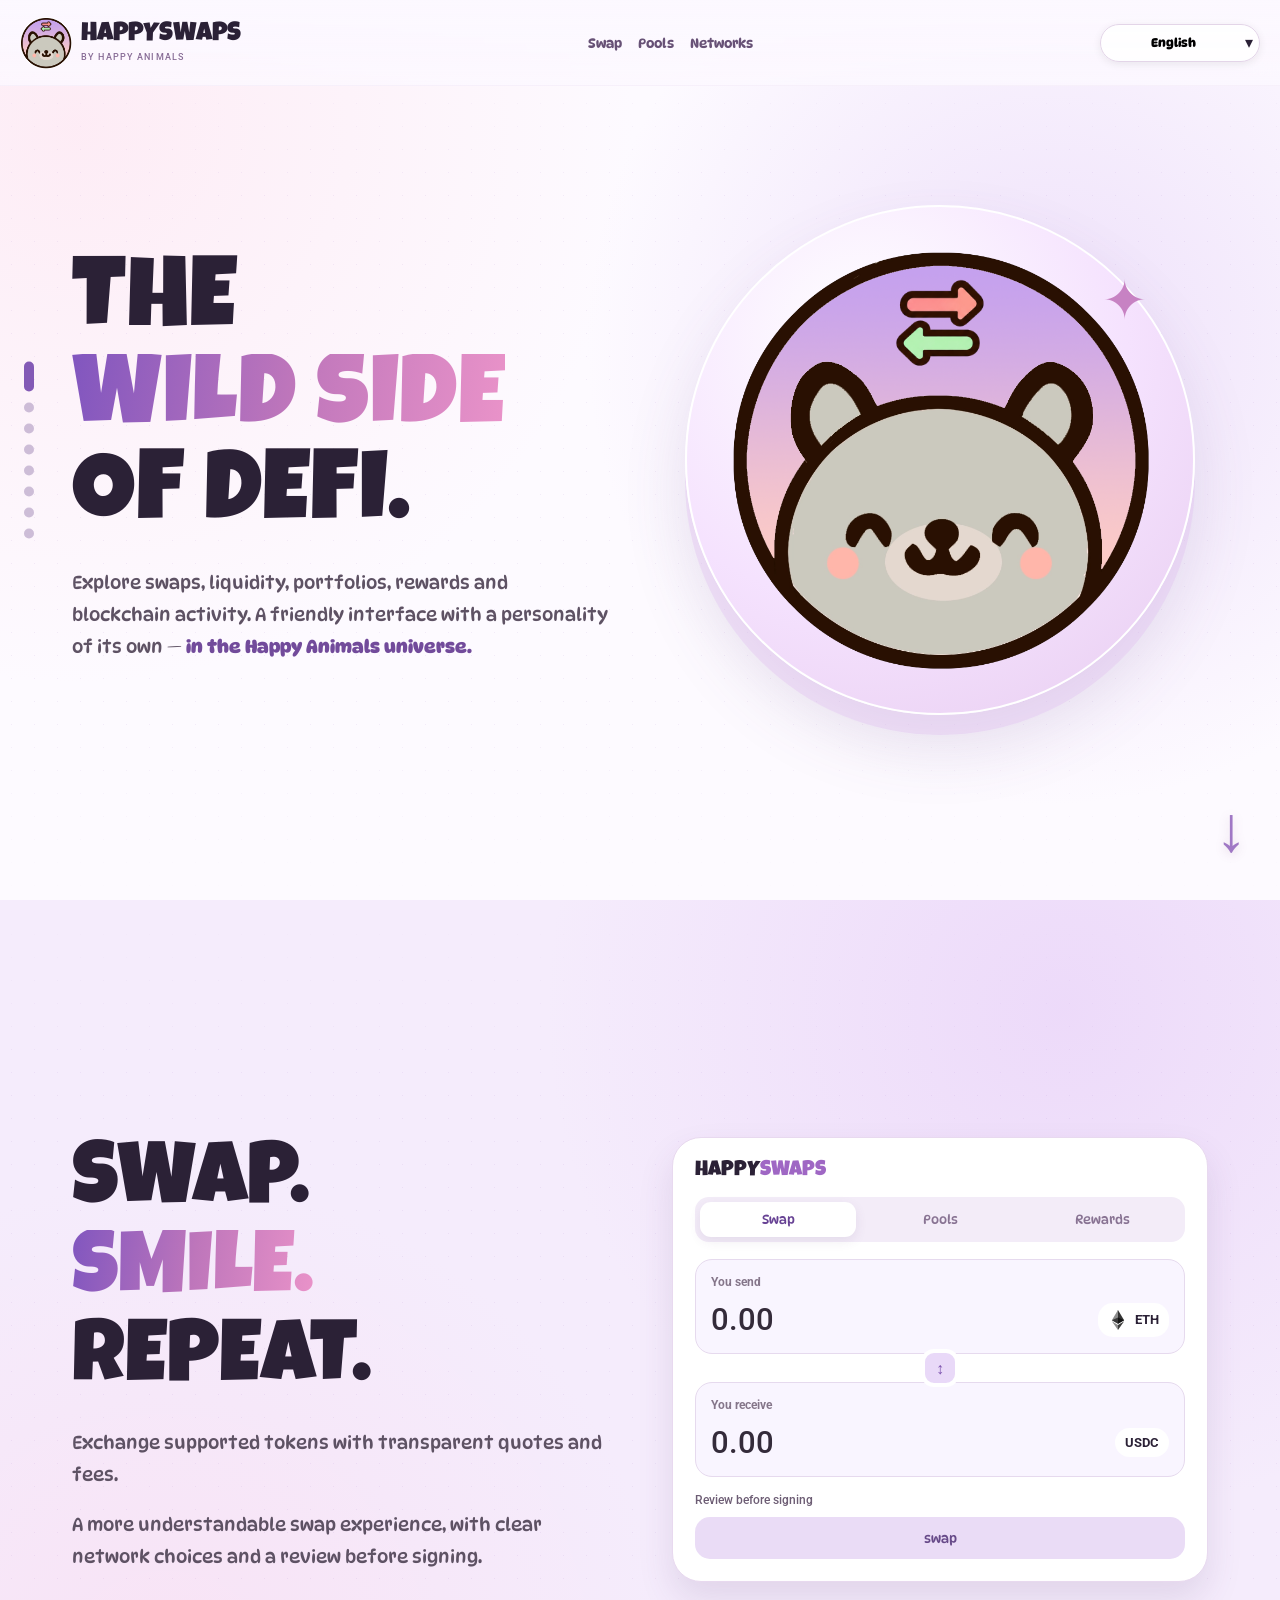
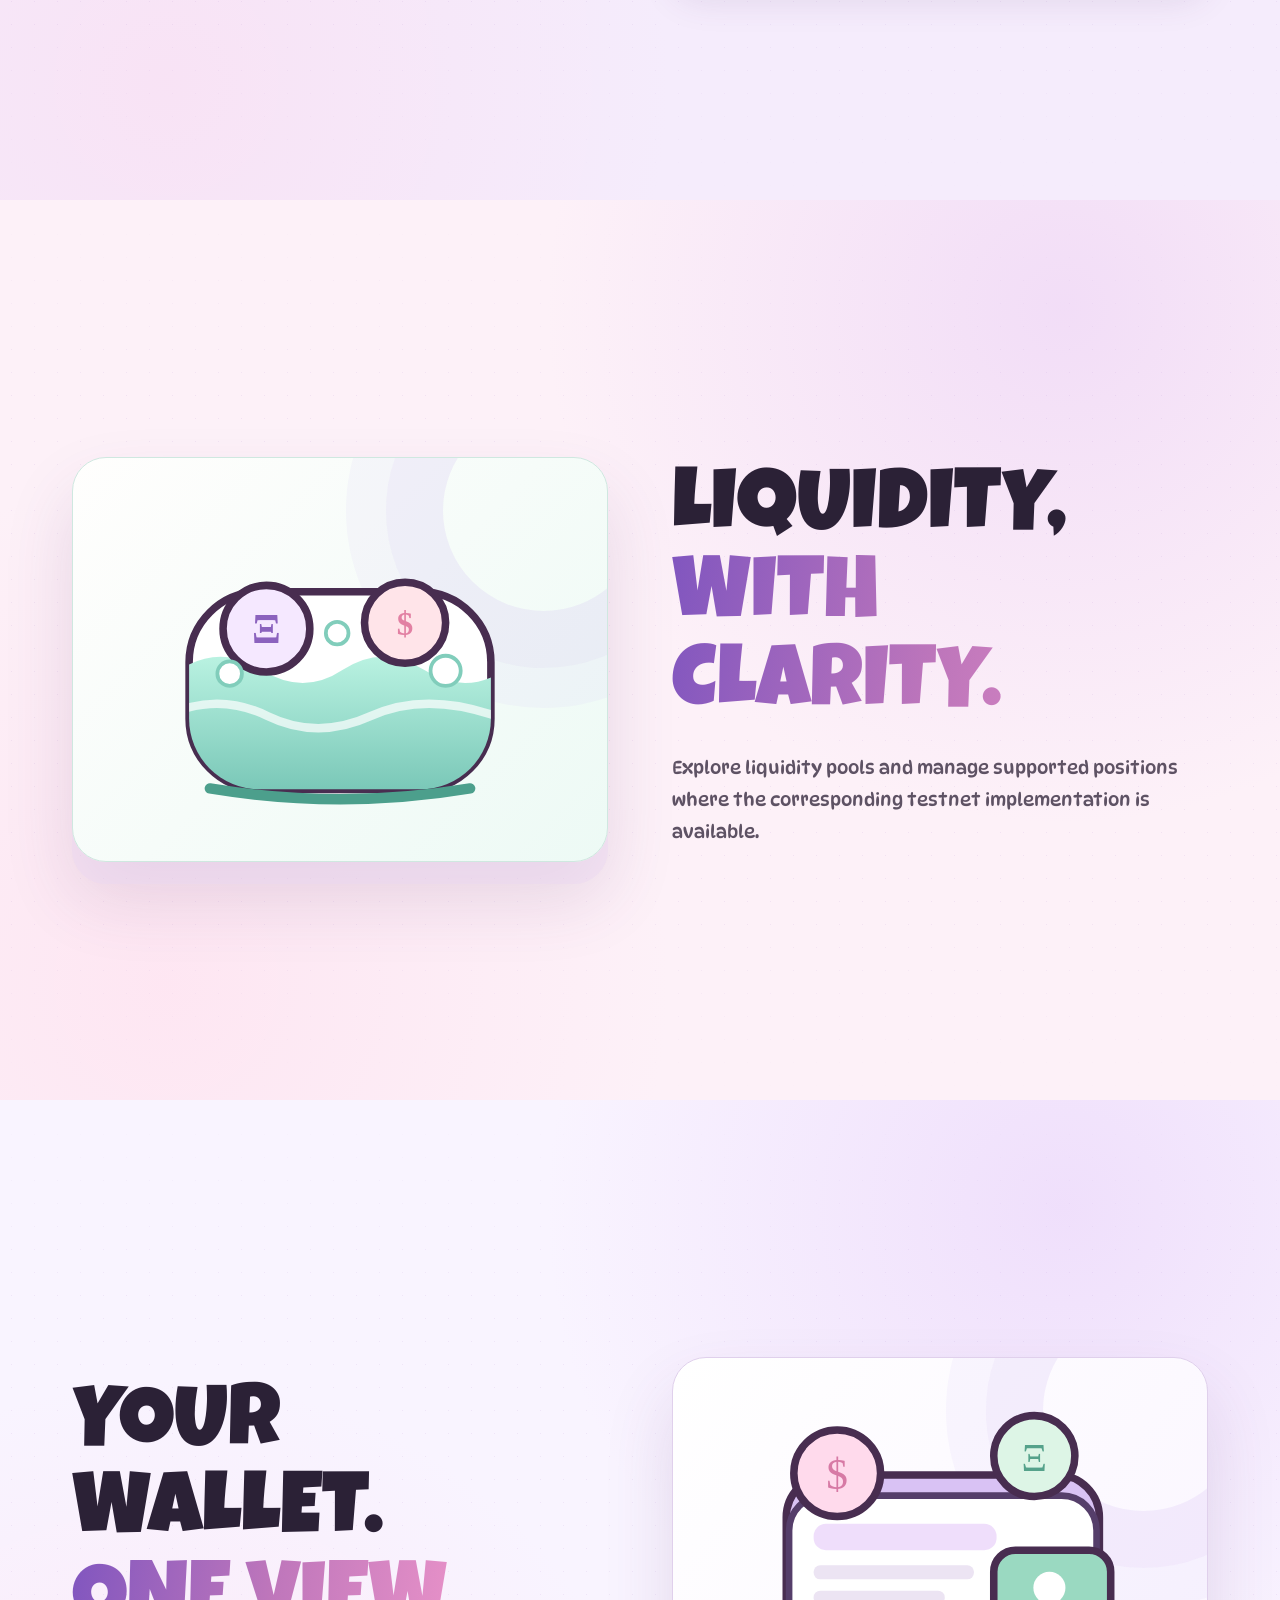
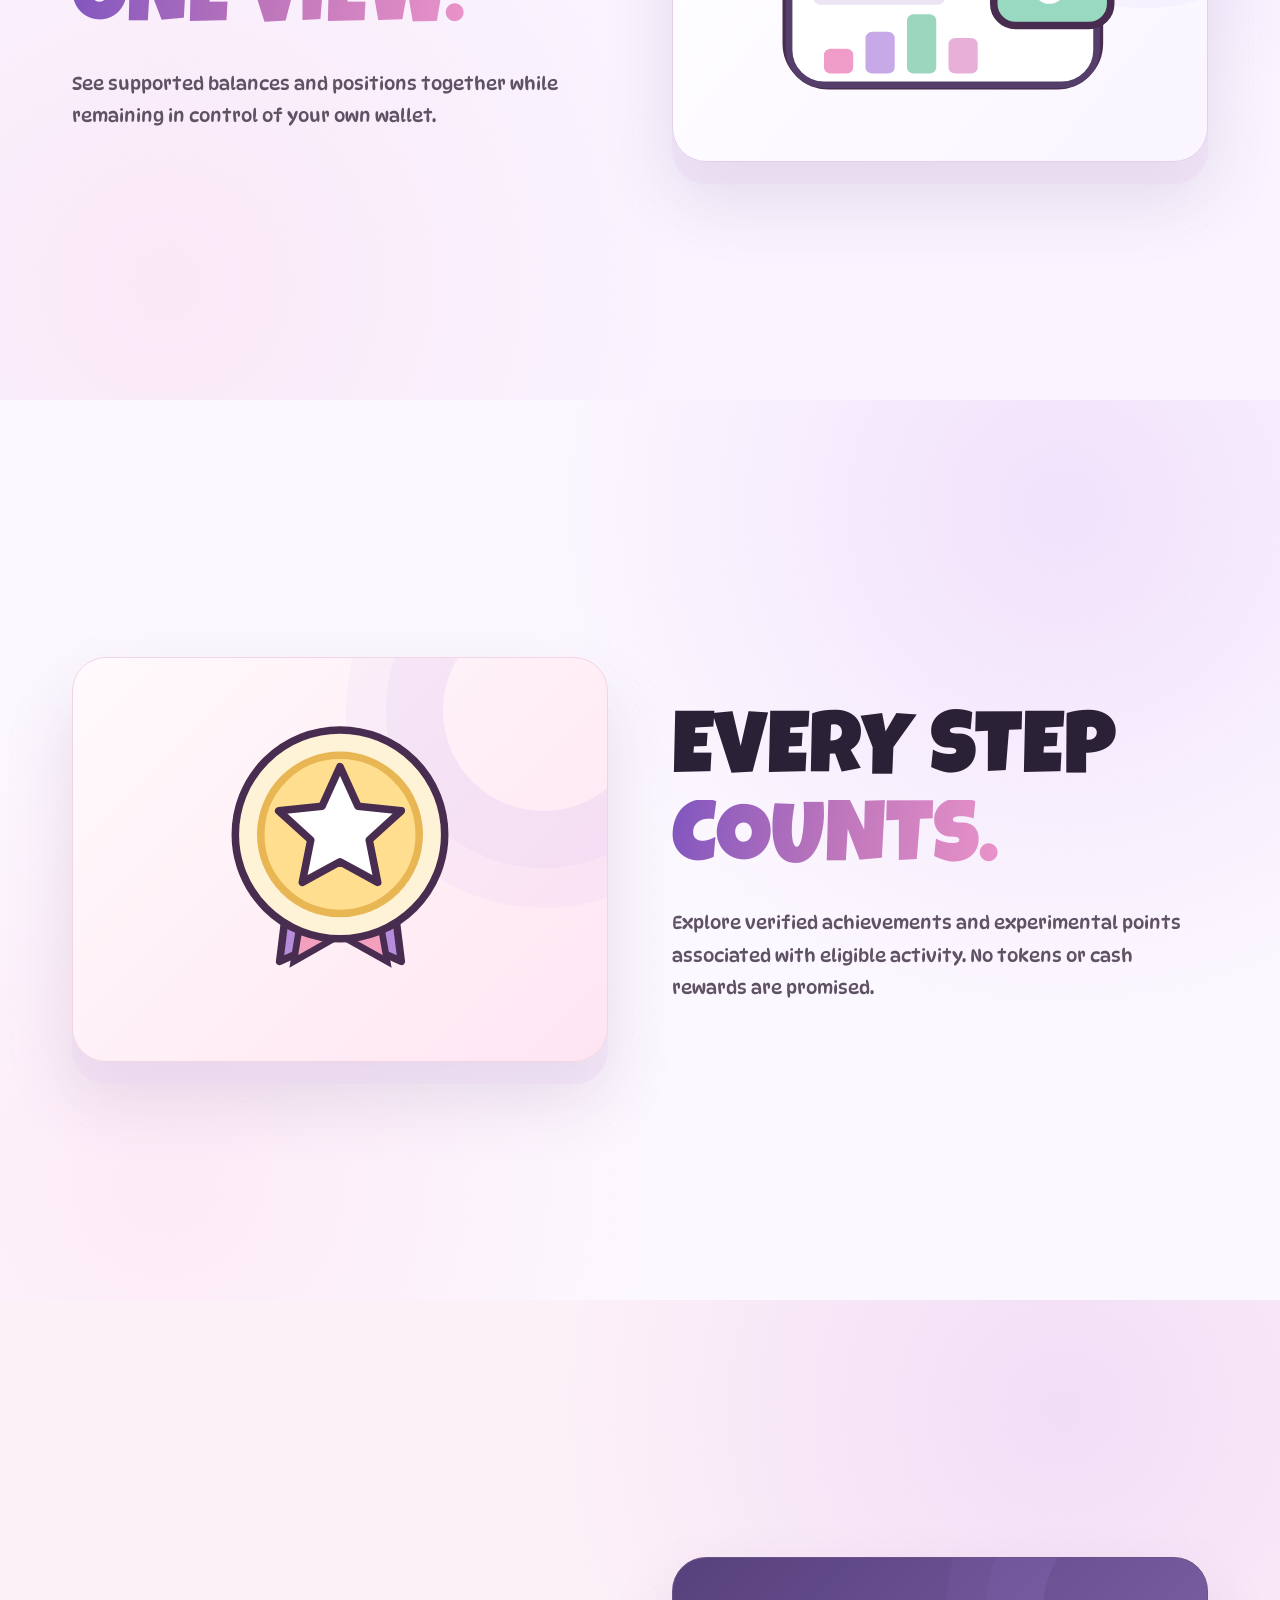
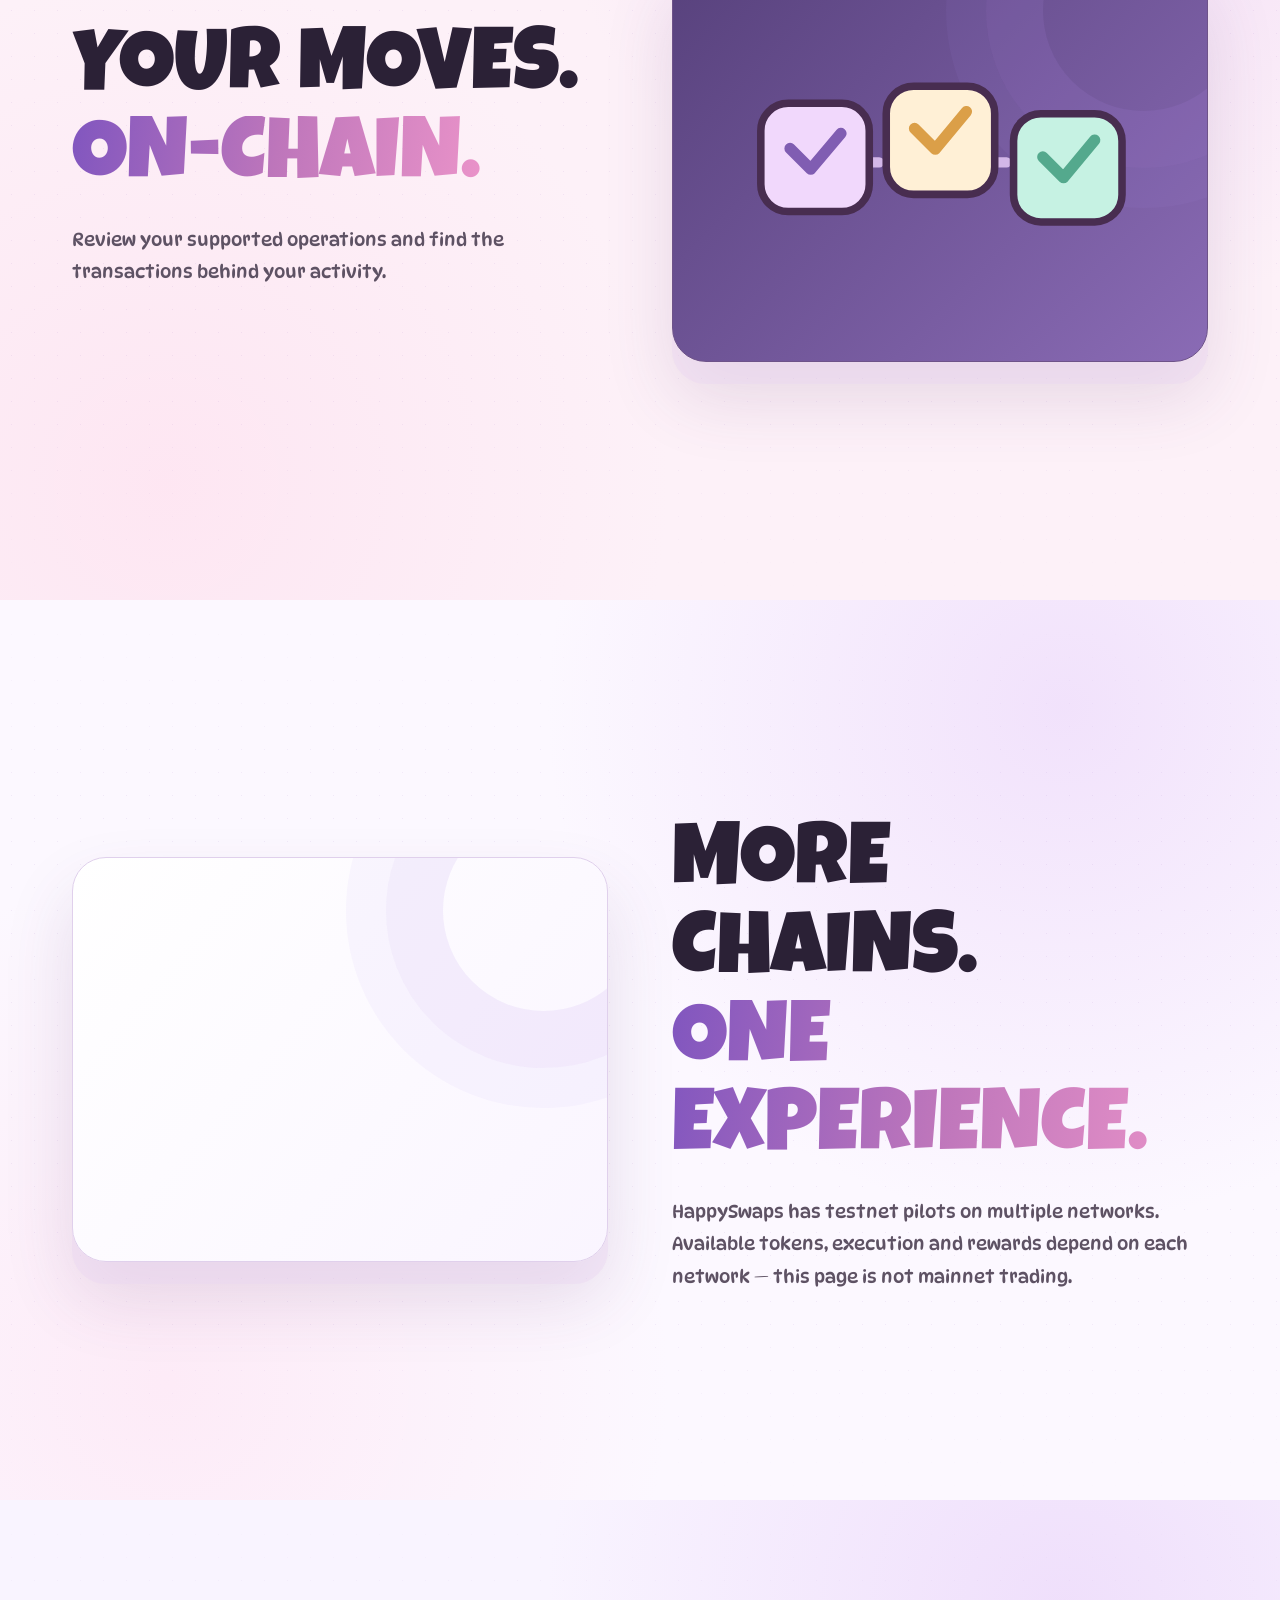
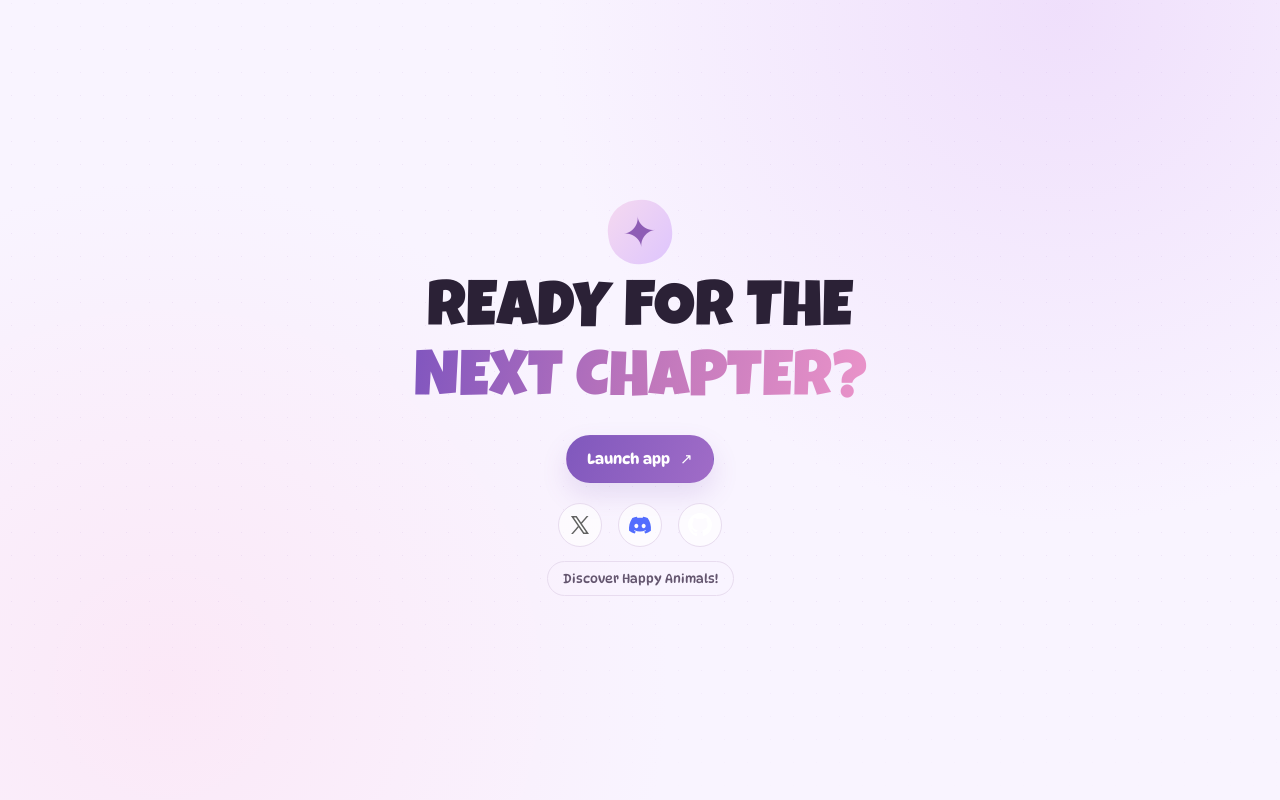
==== happyswaps.html @ f253a799 "Use supplied lilac HappySwaps mascot with separate animated arrow layers" ====
<!doctype html>
<html lang="en">
<head>
  <meta charset="utf-8">
  <meta name="viewport" content="width=device-width, initial-scale=1">
  <title>HappySwaps by Happy Animals | DeFi Multichain · Preview</title>
  <meta name="description" data-i18n-content="swaps.metaDescription" content="Discover HappySwaps: a multichain DeFi application with swaps, pools, portfolio, verified activity and experimental rewards. Testnet preview.">
  <meta name="robots" content="noindex,nofollow">
  <meta name="theme-color" content="#f5f0ff">
  <link rel="preconnect" href="https://fonts.googleapis.com">
  <link rel="preconnect" href="https://fonts.gstatic.com" crossorigin>
  <link href="https://fonts.googleapis.com/css2?family=Luckiest+Guy&family=DynaPuff:wght@400;500;600;700&family=Roboto:wght@400;500;700&display=swap" rel="stylesheet">
  <link rel="stylesheet" href="./css/happyswaps-language-selector.css">
  <script defer src="./js/happyswaps-i18n.js"></script>
  <link rel="stylesheet" href="./css/happyswaps.css"></head>
<body data-i18n-page-title="swaps.pageTitle">
<a class="skip" href="#intro">Skip to content</a>
<div class="nav-shell"><header class="header"><a class="brand" href="#intro" aria-label="HappySwaps">
  <span class="brand-mark" aria-hidden="true">
   <img src="./assets/happyswaps/logo_happyswaps_base.png" alt="">
   <img class="brand-arrow top" src="./assets/happyswaps/logo_happyswaps_flecha_rosa.png" alt="">
   <img class="brand-arrow bottom" src="./assets/happyswaps/logo_happyswaps_flecha_verde.png" alt="">
  </span><span class="wordmark"><strong>HAPPYSWAPS</strong><small>BY HAPPY ANIMALS</small></span></a>
<nav class="nav" aria-label="Sections"><a href="#swap">Swap</a><a href="#pools">Pools</a><a href="#networks">Networks</a></nav>
<div class="header-end"><div class="language-selector"><select id="languageSelector" class="language-selector__select" aria-label="Select language"></select><span class="language-selector__arrow" aria-hidden="true">▾</span></div>
</div></header></div>
<main id="main">
<section class="screen screen-intro" id="intro" data-screen="1" aria-labelledby="introTitle"><div class="frame stage">
<div class="stage-copy"><h1 id="introTitle" data-i18n-html="swapsDeck.introTitle">THE <span class="gradient">WILD SIDE</span><br>OF DEFI.</h1>
<p class="lead" data-i18n-html="swapsDeck.introBody">Explore swaps, liquidity, portfolios, rewards and blockchain activity. A friendly interface with a personality of its own — <strong>in the Happy Animals universe.</strong></p>

</div>
<div class="mascot-show"><div class="mascot-circle"><div class="mascot-logo" role="img" aria-label="HappySwaps"><img src="./assets/happyswaps/logo_happyswaps_base.png" alt=""><img class="brand-arrow top" src="./assets/happyswaps/logo_happyswaps_flecha_rosa.png" alt=""><img class="brand-arrow bottom" src="./assets/happyswaps/logo_happyswaps_flecha_verde.png" alt=""></div></div></div></div></section>
<section class="screen" id="swap" data-screen="2" aria-labelledby="swapTitle"><div class="frame stage">
<div class="stage-copy"><h2 id="swapTitle" data-i18n-html="swapsDeck.swapTitle">SWAP.<br><span class="gradient">SMILE.</span><br>REPEAT.</h2>
<p class="lead" data-i18n="swaps.swapBody">Exchange supported tokens with transparent quotes and fees.</p><p class="lead" data-i18n-html="swapsDeck.swapBody">A more understandable swap experience, with clear network choices and a review before signing.</p>
</div><div><div class="mini-app" inert aria-label="Static swap illustration">
 <div class="mini-head"><strong>HAPPY<span style="color:#9f67c4">SWAPS</span></strong></div>
 <div class="mini-tabs" role="tablist" aria-label="Preview features">
  <button id="tabSwap" role="tab" aria-controls="conceptPanel" aria-selected="true" data-demo="swap">Swap</button>
  <button id="tabPools" role="tab" aria-controls="conceptPanel" aria-selected="false" tabindex="-1" data-demo="pools">Pools</button>
  <button id="tabRewards" role="tab" aria-controls="conceptPanel" aria-selected="false" tabindex="-1" data-demo="rewards">Rewards</button>
 </div><div id="conceptPanel" role="tabpanel" aria-labelledby="tabSwap" aria-live="polite">
 <div class="amount"><span class="amount-label" id="demoLabelA" data-i18n="swapsDemo.send">You send</span><div class="amount-line"><strong id="demoAmountA">0.00</strong><span class="coin-label"><img id="demoCoinA" src="./assets/happyswaps/logos_blockchain/logo_blockchain_ethereum.svg" alt=""><span id="demoSymbolA">ETH</span></span></div></div>
 <span class="switch-icon" aria-hidden="true">↕</span>
 <div class="amount"><span class="amount-label" id="demoLabelB" data-i18n="swapsDemo.receive">You receive</span><div class="amount-line"><strong id="demoAmountB">0.00</strong><span class="coin-label"><span id="demoSymbolB">USDC</span></span></div></div>
 <div class="demo-info"><span id="demoHint" data-i18n="swapsDemo.review">Review before signing</span></div>
 <div class="demo-action">swap</div>
 
 </div></div></div></div></section>
<section class="screen" id="pools" data-screen="3" aria-labelledby="poolsTitle">
<div class="frame stage stage-card-left"><div class="stage-copy"><h2 id="poolsTitle" data-i18n-html="swapsDeck.poolsTitle">LIQUIDITY,<br><span class='gradient'>WITH CLARITY.</span></h2><p class="lead" data-i18n-html="swapsDeck.poolsBody">Explore liquidity pools and manage supported positions where the corresponding testnet implementation is available.</p></div><div class="feature-card mint"><img class="card-art" src="./assets/happyswaps/illustrations/pools-animated.svg" alt=""></div></div></section>
<section class="screen" id="portfolio" data-screen="4" aria-labelledby="portfolioTitle">
<div class="frame stage"><div class="stage-copy"><h2 id="portfolioTitle" data-i18n-html="swapsDeck.portfolioTitle">YOUR WALLET.<br><span class='gradient'>ONE VIEW.</span></h2><p class="lead" data-i18n-html="swapsDeck.portfolioBody">See supported balances and positions together while remaining in control of your own wallet.</p></div><div class="feature-card "><img class="card-art" src="./assets/happyswaps/illustrations/portfolio-animated.svg" alt=""></div></div></section>
<section class="screen" id="rewards" data-screen="5" aria-labelledby="rewardsTitle">
<div class="frame stage stage-card-left"><div class="stage-copy"><h2 id="rewardsTitle" data-i18n-html="swapsDeck.rewardsTitle">EVERY STEP<br><span class='gradient'>COUNTS.</span></h2><p class="lead" data-i18n-html="swapsDeck.rewardsBody">Explore verified achievements and experimental points associated with eligible activity. No tokens or cash rewards are promised.</p></div><div class="feature-card pink"><img class="card-art" src="./assets/happyswaps/illustrations/rewards-animated.svg" alt=""></div></div></section>
<section class="screen" id="activity" data-screen="6" aria-labelledby="activityTitle">
<div class="frame stage"><div class="stage-copy"><h2 id="activityTitle" data-i18n-html="swapsDeck.activityTitle">YOUR MOVES.<br><span class='gradient'>ON-CHAIN.</span></h2><p class="lead" data-i18n-html="swapsDeck.activityBody">Review your supported operations and find the transactions behind your activity.</p></div><div class="feature-card deep"><img class="card-art" src="./assets/happyswaps/illustrations/activity-animated.svg" alt=""></div></div></section>
<section class="screen" id="networks" data-screen="7" aria-labelledby="networksTitle"><div class="frame stage stage-card-left">
<div class="stage-copy"><h2 id="networksTitle" data-i18n-html="swapsDeck.networksTitle">MORE CHAINS.<br><span class="gradient">ONE EXPERIENCE.</span></h2>
<p class="lead" data-i18n-html="swapsDeck.networksBody">HappySwaps has testnet pilots on multiple networks. Available tokens, execution and rewards depend on each network — this page is not mainnet trading.</p>
</div><div class="feature-card"></div></div></section>
<section class="screen" id="start" data-screen="8" aria-labelledby="startTitle"><div class="frame final-stage">
<div class="final-emblem" aria-hidden="true">✦</div>
<h2 id="startTitle" data-i18n-html="swapsDeck.startTitle">READY FOR THE<br><span class="gradient">NEXT CHAPTER?</span></h2>
<div class="actions final-actions"><a class="btn btn-primary" href="https://happyswaps-staging.happyswaps.workers.dev/"><span data-i18n="swapsEnd.launch">Launch app</span> ↗</a></div>
<nav class="end-socials" aria-label="Social media">
<a href="https://x.com/happyanimalsxyz" target="_blank" rel="noopener noreferrer" aria-label="X"><img src="./assets/happyswaps/logo_social_twitterx.svg" alt="" width="24" height="24"></a>
<a href="https://discord.gg/hSGmJdRweD" target="_blank" rel="noopener noreferrer" aria-label="Discord"><img src="./assets/happyswaps/logo_social_discord.svg" alt="" width="24" height="24"></a>
<a href="https://github.com/Happy-Animals" target="_blank" rel="noopener noreferrer" aria-label="GitHub"><img src="./assets/happyswaps/logo_social_github.svg" alt="" width="24" height="24"></a>
</nav>
<a class="discover-animals" href="https://happyanimals.xyz/" data-i18n="swapsEnd.animals">Discover Happy Animals!</a>

</div></section></main>
<nav class="progress-rail" aria-label="Page sections"><button type="button" data-goto="intro" title="INTRO" aria-label="Go to INTRO" aria-current="true"></button><button type="button" data-goto="swap" title="SWAP" aria-label="Go to SWAP" aria-current="false"></button><button type="button" data-goto="pools" title="POOLS" aria-label="Go to POOLS" aria-current="false"></button><button type="button" data-goto="portfolio" title="PORTFOLIO" aria-label="Go to PORTFOLIO" aria-current="false"></button><button type="button" data-goto="rewards" title="REWARDS" aria-label="Go to REWARDS" aria-current="false"></button><button type="button" data-goto="activity" title="ACTIVITY" aria-label="Go to ACTIVITY" aria-current="false"></button><button type="button" data-goto="networks" title="NETWORKS" aria-label="Go to NETWORKS" aria-current="false"></button><button type="button" data-goto="start" title="EXPLORE" aria-label="Go to EXPLORE" aria-current="false"></button></nav>
<button class="deck-arrow" id="deckArrow" type="button" aria-label="Next section" title="Next section">↓</button>
<script src="./js/happyswaps.js"></script></body></html>
---- css/happyswaps-language-selector.css ----
/* HAPPY ANIMALS 2026 - shared language selector */

/*
 * Visual base.
 * Dimensions follow the HAPPY ANIMALS 2026 webapp button pattern:
 * min-width: 120px
 * min-height: 44px
 * padding: 10px 22px
 * border-radius: 25px
 */
.language-selector {
  display: inline-flex;
  align-items: center;
  justify-content: center;
  gap: 6px;

  min-width: 120px;
  min-height: 44px;
  padding: 10px 22px;
  box-sizing: border-box;

  background: rgba(255, 255, 255, 0.94);
  border: 1px solid rgba(0, 0, 0, 0.12);
  border-radius: 25px;

  box-shadow: 0 2px 8px rgba(0, 0, 0, 0.08);
}

/* =========================================================
   LANDING
   Only visible as part of the first/hero screen.
   ========================================================= */

.landing-page .start > .language-selector {
  position: absolute;

  top: auto;
  right: auto;
  bottom: 58px;
  left: 50%;

  transform: translateX(-50%);

  z-index: 3;
}

/* =========================================================
   SELECT
   ========================================================= */

.language-selector__select {
  appearance: none;
  -webkit-appearance: none;

  border: 0;
  outline: 0;
  background: transparent;

  min-width: 132px;
  padding: 0 2px;

  font: inherit;
  font-size: 0.82rem;
  font-weight: 600;

  text-align: center;
  text-align-last: center;

  cursor: pointer;
}

.language-selector__select:focus-visible {
  outline: 2px solid currentColor;
  outline-offset: 3px;
  border-radius: 4px;
}

.language-selector__arrow {
  flex: 0 0 auto;
  line-height: 1;
  pointer-events: none;
}

/* =========================================================
   TOKEN PAGE
   Keep its existing top position.
   ========================================================= */

.token-page .section1Intro > .language-selector {
  position: absolute;

  top: auto;
  right: auto;
  bottom: 58px;
  left: 50%;

  transform: translateX(-50%);

  z-index: 3;
}

html[dir="rtl"] .token-page .language-selector {
  right: auto;
  left: 270px;
}

/* =========================================================
   MOBILE
   ========================================================= */

@media (max-width: 768px) {
  .landing-page .start > .language-selector,
  .token-page .section1Intro > .language-selector {
    top: auto;
    right: auto;
    bottom: 58px;
    left: 50%;

    transform: translateX(-50%);
  }

  .language-selector__select {
    min-width: 132px;
  }
}
---- css/happyswaps.css ----
:root{--ink:#2b2136;--muted:#64566f;--purple:#825bb8;--purple-deep:#623c94;--rose:#ed97bd;--cream:#fff9fd;--line:#e8dcef;--soft:#f2e7fa}
*,*::before,*::after{box-sizing:border-box}
html{scroll-behavior:smooth;scroll-snap-type:y mandatory;scroll-padding-top:0}
body{margin:0;min-width:300px;color:var(--ink);background:#fcf8ff;font-family:"DynaPuff",sans-serif;overflow-x:hidden}
button,select{font:inherit}button{cursor:pointer}a{color:inherit;text-decoration:none}
a:focus-visible,button:focus-visible,select:focus-visible{outline:3px solid var(--purple);outline-offset:4px}
.skip{position:fixed;top:-100px;left:12px;z-index:150;background:#fff;padding:12px}.skip:focus{top:10px}
.nav-shell{position:fixed;top:0;left:0;right:0;z-index:100;padding:10px 20px;background:linear-gradient(180deg,rgba(252,248,255,.97),rgba(252,248,255,.82));backdrop-filter:blur(15px);border-bottom:1px solid #eadff250}
.header{max-width:1190px;margin:auto;display:flex;align-items:center;justify-content:space-between;gap:12px;min-height:65px}
.brand{display:inline-flex;align-items:center;gap:9px;min-width:0}
.brand-mark{position:relative;display:block;width:52px;height:52px;flex:0 0 52px;border-radius:50%;overflow:hidden;background:#fff}
.brand-mark img{width:100%;height:100%;position:absolute;inset:0;object-fit:contain;pointer-events:none}
.brand-arrow.top{--from:45%;--to:-45%}.brand-arrow.bottom{--from:-45%;--to:45%}
@keyframes arrow-flow{0%,18%{transform:translateX(0);opacity:1}44%{transform:translateX(var(--from));opacity:0}45%{transform:translateX(var(--to));opacity:0}72%,100%{transform:translateX(0);opacity:1}}
@media(hover:hover) and (pointer:fine){.brand:hover .brand-arrow{animation:arrow-flow 1.6s ease-in-out infinite}}
.wordmark{display:flex;flex-direction:column;gap:2px}
.wordmark strong{font:400 clamp(1.3rem,2vw,1.9rem)/1 "Luckiest Guy",sans-serif;white-space:nowrap}
.wordmark small{font:500 .59rem Roboto,sans-serif;letter-spacing:.12em;color:#876b95;white-space:nowrap}
.nav{display:flex;align-items:center;gap:16px}
.nav a{font:500 .83rem DynaPuff,sans-serif;color:#675176}.nav a:hover{color:#844ebd}
.header-end{display:flex;align-items:center;gap:8px}
.header .language-selector{min-width:0;min-height:38px;padding:3px 6px;border:1px solid #e3d5e8;background:#ffffffd9}
.header .language-selector__select{font-size:.76rem}
.back-home{padding:10px 14px;border-radius:22px;background:#f0e4f8;color:#5b357e;white-space:nowrap;font-size:.76rem}
.back-home:hover{background:#ead6f8}
.screen{scroll-snap-align:start;scroll-snap-stop:always;position:relative;min-height:100svh;display:flex;align-items:center;isolation:isolate;overflow:hidden;padding:105px 24px 86px}
.screen::before{content:"";position:absolute;inset:0;z-index:-2;pointer-events:none;background:radial-gradient(circle at 83% 12%,rgba(222,186,245,.36),transparent 39%),radial-gradient(circle at 13% 87%,rgba(255,207,230,.32),transparent 37%)}
.screen::after{content:"";position:absolute;inset:0;z-index:-1;pointer-events:none;opacity:.1;background-image:radial-gradient(#9b6cc2 .6px,transparent .7px);background-size:23px 23px;mask-image:linear-gradient(transparent,#000 20%,#000 80%,transparent)}
.screen:nth-of-type(2n){background:#f5ecfc}
.screen:nth-of-type(3n){background:#fdf1f8}
.screen:nth-of-type(4n){background:#f9f4ff}
.screen-intro{background:#fdfaff}.screen-intro::before{background:radial-gradient(circle at 82% 38%,#dbc0f472,transparent 39%),radial-gradient(circle at 6% 14%,#fed4e45c,transparent 39%)}
.frame{width:min(1180px,100%);margin:0 auto;position:relative}
.stage{display:grid;grid-template-columns:1fr 1fr;align-items:center;gap:clamp(22px,5vw,78px)}
.stage-copy{max-width:600px;position:relative;z-index:2}
.eyebrow{display:inline-flex;gap:9px;align-items:center;font:700 .76rem Roboto,sans-serif;letter-spacing:.13em;text-transform:uppercase;color:#7b519b}
.eyebrow::before{content:"";height:3px;width:24px;border-radius:5px;background:#e495c4}
h1,h2,h3,p{margin-top:0}
h1,h2,h3{color:var(--ink)}
h1{font:400 clamp(3.65rem,7.7vw,7.4rem)/.98 "Luckiest Guy",sans-serif;letter-spacing:.006em;margin:20px 0}
h2{font:400 clamp(3rem,6.8vw,6.1rem)/1.02 "Luckiest Guy",sans-serif;margin:14px 0 19px}
h3{font:400 clamp(1.5rem,3vw,2.25rem)/1.1 "Luckiest Guy",sans-serif;margin:0 0 12px}
.gradient{display:inline-block;background:linear-gradient(98deg,#8156bf,#be76bb,#ea93c9);background-clip:text;-webkit-background-clip:text;color:transparent}
.lead{font:400 clamp(.96rem,1.5vw,1.13rem)/1.78 "DynaPuff",sans-serif;color:#5e5264;max-width:540px}
.lead strong{color:#724b9b}
.actions{display:flex;flex-wrap:wrap;gap:12px;margin-top:25px}
.btn{display:inline-flex;align-items:center;justify-content:center;gap:10px;min-height:48px;padding:12px 20px;border:1px solid transparent;border-radius:24px;font:500 .91rem DynaPuff,sans-serif;transition:transform .2s,background .2s}
.btn:hover{transform:translateY(-3px)}
.btn-primary{background:linear-gradient(112deg,#8058bd,#a06cc7);color:white;box-shadow:0 12px 27px #7d56b528}
.btn-ghost{border-color:#e6d7eb;background:#ffffffc9;color:#603d84}
.btn-ghost:hover{background:#fff}
.feature-card{position:relative;min-height:405px;padding:clamp(23px,3vw,35px);border-radius:34px;background:linear-gradient(130deg,#ffffff,#faf5ff);border:1px solid #e0d0ec;box-shadow:0 22px 0 #e9d7f077,0 36px 70px #5b3b7224;overflow:hidden}
.feature-card::before{content:"";position:absolute;right:-94px;top:-105px;width:315px;height:315px;border-radius:50%;border:57px solid #ac8be720;box-shadow:0 0 0 40px #ac8be710;pointer-events:none}
.feature-card .card-top{position:relative;display:flex;justify-content:space-between;align-items:center;gap:10px;color:#8b699d;font:700 .73rem Roboto,sans-serif;letter-spacing:.07em;margin-bottom:20px}
.feature-card .card-top span:last-child{padding:9px 12px;background:#efe2fa;border-radius:20px}
.card-symbol{font:400 clamp(4.4rem,9vw,8.6rem)/1 "Luckiest Guy",sans-serif;color:#a674cc;letter-spacing:-.07em;position:relative;margin:13px 0}
.card-detail{position:relative;color:#62526a;font:400 1rem/1.7 Roboto,sans-serif;max-width:355px}
.card-bottom{position:relative;display:flex;align-items:center;justify-content:space-between;gap:12px;margin-top:24px;font:700 .78rem Roboto,sans-serif;color:#744f97}
.card-badges{position:relative;display:flex;flex-wrap:wrap;gap:9px;margin:25px 0}
.card-badge{border-radius:20px;padding:9px 12px;background:#f3e8fa;color:#6b4d8f;font:700 .78rem Roboto,sans-serif}
.feature-card.pink{background:linear-gradient(135deg,#fffafc,#ffe5f2);border-color:#f2d4e4}
.feature-card.pink .card-symbol{color:#ed9bc4}
.feature-card.deep{background:linear-gradient(135deg,#57417c,#8a6bb5);border:1px solid #6e5389;color:white}
.feature-card.deep .card-top,.feature-card.deep .card-detail,.feature-card.deep .card-bottom{color:#f3eafa}
.feature-card.deep .card-symbol{color:#e6c6ff}
.feature-card.deep .card-top span:last-child{background:#ffffff2a}
.feature-card.deep .card-badge{background:#ffffff29;color:white}
.feature-card.mint{background:linear-gradient(135deg,#fffefd,#edfaf5);border-color:#cfe8e0}
.feature-card.mint .card-symbol{color:#68b8a5}
.mascot-show{display:grid;place-items:center;min-height:415px}
.mascot-circle{display:grid;place-items:center;width:min(100%,410px);aspect-ratio:1;border-radius:50%;background:radial-gradient(circle at 35% 26%,white,#f5e2fe 53%,#e7ccef);box-shadow:0 20px 0 #e0c1ef66,0 32px 65px #674e8423;border:2px solid #fff;position:relative}
.mascot-circle::after{content:"✦";position:absolute;right:9%;top:12%;font-size:3.4rem;color:#c782c3}
.mascot-circle img{display:block;width:85%;max-height:90%;object-fit:contain;filter:drop-shadow(0 20px 14px #684c8030)}
.mini-app{border-radius:29px;padding:22px;background:white;box-shadow:0 18px 35px #5b3b7220;border:1px solid #e8d9ef;position:relative}
.mini-head{display:flex;align-items:center;justify-content:space-between;gap:8px;margin-bottom:16px}
.mini-head strong{font:400 1.32rem "Luckiest Guy",sans-serif}
.demo-badge{padding:7px 10px;background:#f4e9fa;color:#775b8d;border-radius:16px;font:700 .64rem Roboto,sans-serif}
.mini-tabs{display:flex;gap:6px;border-radius:14px;padding:5px;background:#f3ecf8;margin-bottom:17px}
.mini-tabs button{flex:1;border:0;border-radius:11px;background:transparent;color:#887393;font-size:.8rem;padding:10px 5px}
.mini-tabs [aria-selected=true]{background:#fff;color:#674294;box-shadow:0 4px 12px #5b3b7219}
.amount{background:#f9f5ff;border:1px solid #e6daee;border-radius:17px;padding:15px;margin-bottom:0}
.amount-label{font:700 .74rem Roboto,sans-serif;color:#85768a;display:block;margin-bottom:12px}
.amount-line{display:flex;align-items:center;justify-content:space-between;gap:8px}
.amount strong{font:500 1.95rem Roboto,sans-serif;color:#342b3a;font-variant-numeric:tabular-nums}
.coin-label{display:inline-flex;align-items:center;gap:7px;padding:7px 10px;border-radius:15px;background:#fff;font:700 .8rem Roboto,sans-serif}
.coin-label img{width:20px;height:20px}
.switch-icon{display:grid;place-items:center;width:38px;height:38px;margin:-5px auto;position:relative;z-index:2;background:#e9d9f8;border:4px solid white;border-radius:13px;color:#7e54af}
.demo-info{display:flex;align-items:center;justify-content:space-between;gap:12px;margin:16px 0 10px;color:#6d5d74;font:500 .76rem Roboto,sans-serif}
.demo-action{padding:13px;background:#eadcf6;color:#674a89;border-radius:15px;text-align:center;font-size:.82rem}
.demo-foot{color:#867990;margin:12px 0 0;text-align:center;font:400 .68rem/1.4 Roboto,sans-serif}
.network-icons{display:grid;grid-template-columns:repeat(2,minmax(0,1fr));gap:11px;position:relative;margin-top:23px}
.network-icons span{display:flex;align-items:center;gap:10px;padding:14px;border:1px solid #e9dcf2;background:#fff;border-radius:18px;font:700 .85rem Roboto,sans-serif}
.network-icons img{width:28px;height:28px;object-fit:contain}
.stack-steps{display:grid;gap:10px;margin-top:25px}
.stack-steps>div{display:flex;align-items:flex-start;gap:14px;padding:17px;border:1px solid #e8d8f3;border-radius:18px;background:#ffffffdd}
.stack-steps b{display:grid;place-items:center;flex:0 0 36px;height:36px;border-radius:12px;background:#eadaf7;color:#7546a5;font:700 .8rem Roboto,sans-serif}
.stack-steps strong{display:block;font:700 .92rem Roboto,sans-serif;margin-bottom:5px}
.stack-steps p{font:400 .83rem/1.6 Roboto,sans-serif;margin:0;color:#63546d}
.final-stage{text-align:center;max-width:875px;margin:auto}
.final-stage .lead{margin:0 auto}
.final-stage h2{font-size:clamp(2.6rem,5vw,4.5rem);line-height:1.08}
.final-emblem{display:inline-grid;place-items:center;width:100px;height:100px;border-radius:30px;background:linear-gradient(135deg,#f5d9f0,#dec5fd);font-size:4rem;color:#8e5db5;margin-bottom:25px;transform:rotate(-7deg)}
.final-actions{justify-content:center}
.final-foot{margin-top:45px;font:400 .77rem/1.5 Roboto,sans-serif;color:#8a7995}
.deck-arrow{position:fixed;right:clamp(15px,3.4vw,45px);bottom:clamp(17px,3vw,35px);z-index:105;display:grid;place-items:center;width:66px;height:66px;border-radius:50%;border:2px solid #fff;background:linear-gradient(135deg,#996bcd,#7149ae);color:white;box-shadow:0 12px 30px #61437855;font:400 2.65rem/1 "Luckiest Guy",sans-serif;transition:transform .2s,background .2s}
.deck-arrow:hover{transform:translateY(3px);background:#643995}
.deck-arrow.is-last:hover{transform:translateY(-3px)}
.deck-counter{position:fixed;bottom:clamp(38px,4vw,54px);right:clamp(92px,10vw,145px);z-index:105;background:#ffffffdc;border:1px solid #ead7f5;color:#674683;border-radius:20px;padding:8px 12px;font:700 .75rem Roboto,sans-serif;box-shadow:0 5px 22px #6a507522;white-space:nowrap}
.progress-rail{position:fixed;left:clamp(12px,2vw,24px);top:50%;transform:translateY(-50%);z-index:102;display:flex;flex-direction:column;gap:11px}
.progress-rail button{width:10px;height:10px;border:0;border-radius:10px;background:#bcaacb;opacity:.75;padding:0;transition:height .18s,background .18s}
.progress-rail button[aria-current=true]{height:30px;background:#835ab6;opacity:1}
@media(max-width:1030px){.nav{display:none}.stage{gap:28px}.screen{padding-inline:28px}.progress-rail{display:none}}
@media(max-width:760px){html{scroll-snap-type:y proximity}.screen{padding:110px 18px 90px;min-height:100svh}.stage{grid-template-columns:1fr;gap:24px}.stage-copy{text-align:center;max-width:630px;margin:auto}.eyebrow{justify-content:center}.lead{margin-inline:auto}.actions{justify-content:center}.feature-card{min-height:285px;padding:23px}.mascot-show{min-height:260px}.mascot-circle{width:min(100%,260px)}.card-symbol{font-size:4.5rem;margin:4px 0}.card-badges{margin:15px 0}.feature-card::before{width:200px;height:200px;right:-65px;top:-85px}.mini-app{max-width:480px;margin:0 auto}.brand-mark{width:43px;height:43px;flex-basis:43px}.wordmark strong{font-size:1.4rem}.header .language-selector{max-width:128px}.back-home{padding:9px;font-size:.73rem}.deck-arrow{width:52px;height:52px;font-size:2.1rem}.deck-counter{right:78px;bottom:34px}}
@media(max-width:430px){.nav-shell{padding:9px 11px}.header{gap:5px}.wordmark strong{font-size:1.17rem}.wordmark small{font-size:.52rem}.brand-mark{width:36px;height:36px;flex-basis:36px}.header-end{gap:5px}.header .language-selector{max-width:98px;padding:1px 3px;min-height:33px}.header .language-selector__select{font-size:.65rem}.back-home{font-size:.66rem;padding:8px 7px}.screen{padding-top:100px;padding-bottom:80px}h1{font-size:clamp(3.1rem,14vw,4.2rem)}h2{font-size:clamp(2.6rem,12vw,4.2rem)}.feature-card{min-height:250px;padding:19px}.mini-app{padding:16px}.amount strong{font-size:1.55rem}.demo-info{font-size:.65rem}.network-icons span{padding:10px;font-size:.75rem}.network-icons img{width:23px;height:23px}}
@media(max-height:740px) and (min-width:761px){.screen{padding-top:95px;padding-bottom:65px}h1{font-size:clamp(3.2rem,6vw,6rem)}h2{font-size:clamp(2.7rem,5.6vw,5rem)}.feature-card{min-height:330px}}
@media(prefers-reduced-motion:reduce){html{scroll-behavior:auto}*,*::before,*::after{animation:none!important;transition:none!important}.deck-arrow:hover{transform:none}}

/* Same fixed animated arrow treatment as the original Happy Animals landing. */
.deck-arrow{background:transparent;border:0;border-radius:0;box-shadow:none;color:#a078c5;text-shadow:0 2px 11px #86517938;width:70px;height:70px;font:400 4rem/1 Roboto,Arial,sans-serif;animation:deck-arrow-pulse 1.5s ease-in-out infinite}
.deck-arrow:hover,.deck-arrow.is-last:hover{background:transparent;box-shadow:none;color:#825bb8;transform:none}
@keyframes deck-arrow-pulse{0%,100%{transform:translateY(0);opacity:1}50%{transform:translateY(10px);opacity:.7}}
.deck-arrow.is-last{animation-name:deck-arrow-up}
@keyframes deck-arrow-up{0%,100%{transform:translateY(0);opacity:1}50%{transform:translateY(-10px);opacity:.7}}
@media(max-width:760px){.deck-arrow{width:58px;height:58px;font-size:3.2rem}}
@media(prefers-reduced-motion:reduce){.deck-arrow,.deck-arrow.is-last{animation:none!important;opacity:1!important}}
/* Alternate desktop card placement; keep reading order on mobile. */
@media(min-width:761px){
 .stage-card-left>.feature-card{grid-column:1;grid-row:1}
 .stage-card-left>.stage-copy{grid-column:2;grid-row:1}
}
.end-socials{display:flex;justify-content:center;gap:16px;margin:28px 0 20px}.end-socials a{display:grid;place-items:center;width:44px;height:44px;border-radius:50%;background:#ffffffaa;border:1px solid var(--line);transition:transform .2s}.end-socials a:hover{transform:translateY(-3px)}.end-socials img{object-fit:contain}.discover-animals{display:inline-block;padding:9px 15px;border:1px solid var(--line);border-radius:20px;color:var(--muted);font:400 .78rem DynaPuff,sans-serif}.discover-animals:hover{background:#fff}

/* Use the desktop canvas without depending on browser preview zoom. */
@media(min-width:1100px){
 .frame{width:min(1320px,calc(100% - 96px))}
 .header{max-width:1330px}
 .stage-copy{max-width:700px}
 .lead{max-width:675px;font-size:clamp(1.13rem,1.35vw,1.4rem)}
 .mascot-circle{width:min(100%,510px)}
}
.final-stage{width:min(1180px,100%);max-width:1180px}
.final-stage .lead{max-width:675px}

/* Keep navigation at the viewport edge, independent of content margins. */
.deck-arrow{right:14px}

/* The swap mockup is a static illustration. */
.mini-app[inert] button{cursor:default}
/* Keep the final content below the header with minimal bottom spacing. */
#start{padding-top:120px;padding-bottom:24px}
.final-emblem{width:64px;height:64px;font-size:2.6rem;margin-bottom:14px}
.final-stage h2{margin-top:0;margin-bottom:18px}
.final-actions{margin-top:18px}
.end-socials{margin:20px 0 14px}
@media(max-width:760px){
 .screen{padding:96px 18px 64px}
 .stage{gap:18px}
 h1{font-size:clamp(2.7rem,11vw,4rem)}
 h2{font-size:clamp(2rem,8vw,3.1rem)}
 .lead{font-size:.9rem;line-height:1.6}
 .feature-card{min-height:175px;padding:18px;border-radius:26px}
 .mini-app{width:100%;max-width:350px;padding:16px;border-radius:24px}
 .mini-head{margin-bottom:12px}.mini-tabs{margin-bottom:12px}
 .mini-tabs button{padding:8px 4px;font-size:.73rem}
 .amount{padding:12px}.amount-label{margin-bottom:8px}
 .amount strong{font-size:1.5rem}.demo-info{margin:12px 0 8px}
 .demo-action{padding:10px}.mascot-show{min-height:210px}
 .mascot-circle{width:min(100%,210px)}
 #start{padding:100px 18px 18px}
 .final-stage h2{font-size:clamp(1.9rem,7.5vw,2.8rem)}
 .final-emblem{width:52px;height:52px;font-size:2.1rem;margin-bottom:12px}
 .final-actions{margin-top:14px}.end-socials{margin:16px 0 12px}
}

@media(max-width:760px){
 #swap .stage-copy p[data-i18n-html="swapsDeck.swapBody"]{display:none}
 #swap h2{font-size:clamp(1.8rem,7.6vw,2.7rem);margin:0 0 10px}
 #swap .lead{margin-bottom:10px}
 #swap .stage{gap:12px}
 #swap .mini-app{max-width:300px;padding:12px}
 #swap .mini-head{margin-bottom:8px}
 #swap .mini-head strong{font-size:1.05rem}
 #swap .mini-tabs{padding:3px;margin-bottom:8px}
 #swap .mini-tabs button{padding:6px 3px}
 #swap .amount{padding:9px}
 #swap .amount-label{font-size:.65rem;margin-bottom:5px}
 #swap .amount strong{font-size:1.25rem}
 #swap .coin-label{padding:5px 7px;font-size:.7rem}
 #swap .switch-icon{width:30px;height:30px}
 #swap .demo-info{font-size:.65rem;margin:8px 0 6px}
 #swap .demo-action{padding:8px;font-size:.75rem}
}

.feature-card{display:grid;place-items:center}.card-art{display:block;width:min(100%,340px);height:280px;object-fit:contain}@media(max-width:760px){.card-art{height:145px;width:min(100%,220px)}}

/* Fill the card illustration area while preserving its aspect ratio. */
.feature-card>.card-art{position:absolute;inset:18px;width:calc(100% - 36px);height:calc(100% - 36px);max-width:none;max-height:none;object-fit:contain}
@media(max-width:760px){.feature-card>.card-art{inset:12px;width:calc(100% - 24px);height:calc(100% - 24px)}}

.mascot-logo{position:relative;width:85%;aspect-ratio:1}.mascot-circle .mascot-logo img{position:absolute;inset:0;width:100%;height:100%;max-height:none;filter:none;object-fit:contain}.mascot-logo .brand-arrow{animation:swap-nudge 3s ease-in-out infinite}.mascot-logo .brand-arrow.bottom{animation-direction:reverse}.brand:hover .brand-arrow{animation:swap-nudge 1.8s ease-in-out infinite}.brand:hover .brand-arrow.bottom{animation-direction:reverse}@keyframes swap-nudge{0%,100%{transform:translateX(-1.5%)}50%{transform:translateX(1.5%)}}@media(prefers-reduced-motion:reduce){.mascot-logo .brand-arrow,.brand:hover .brand-arrow{animation:none!important}}
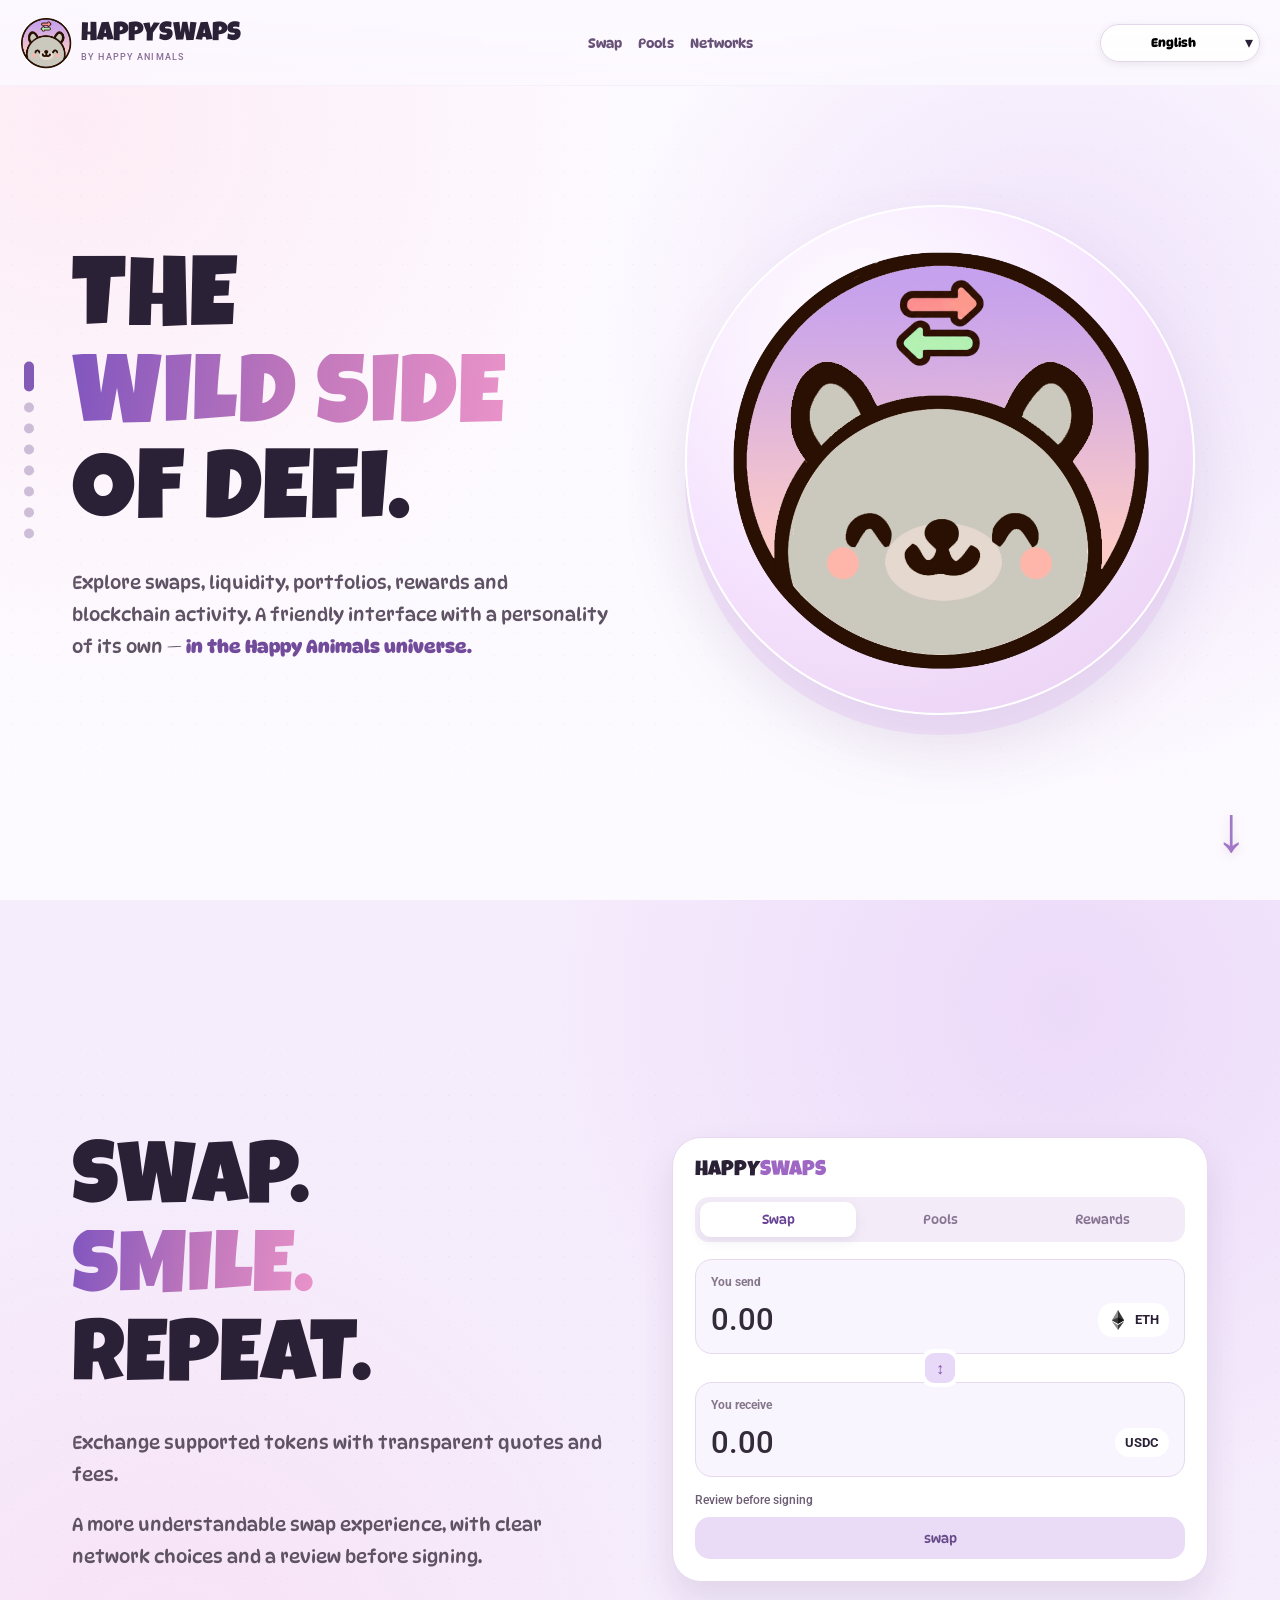
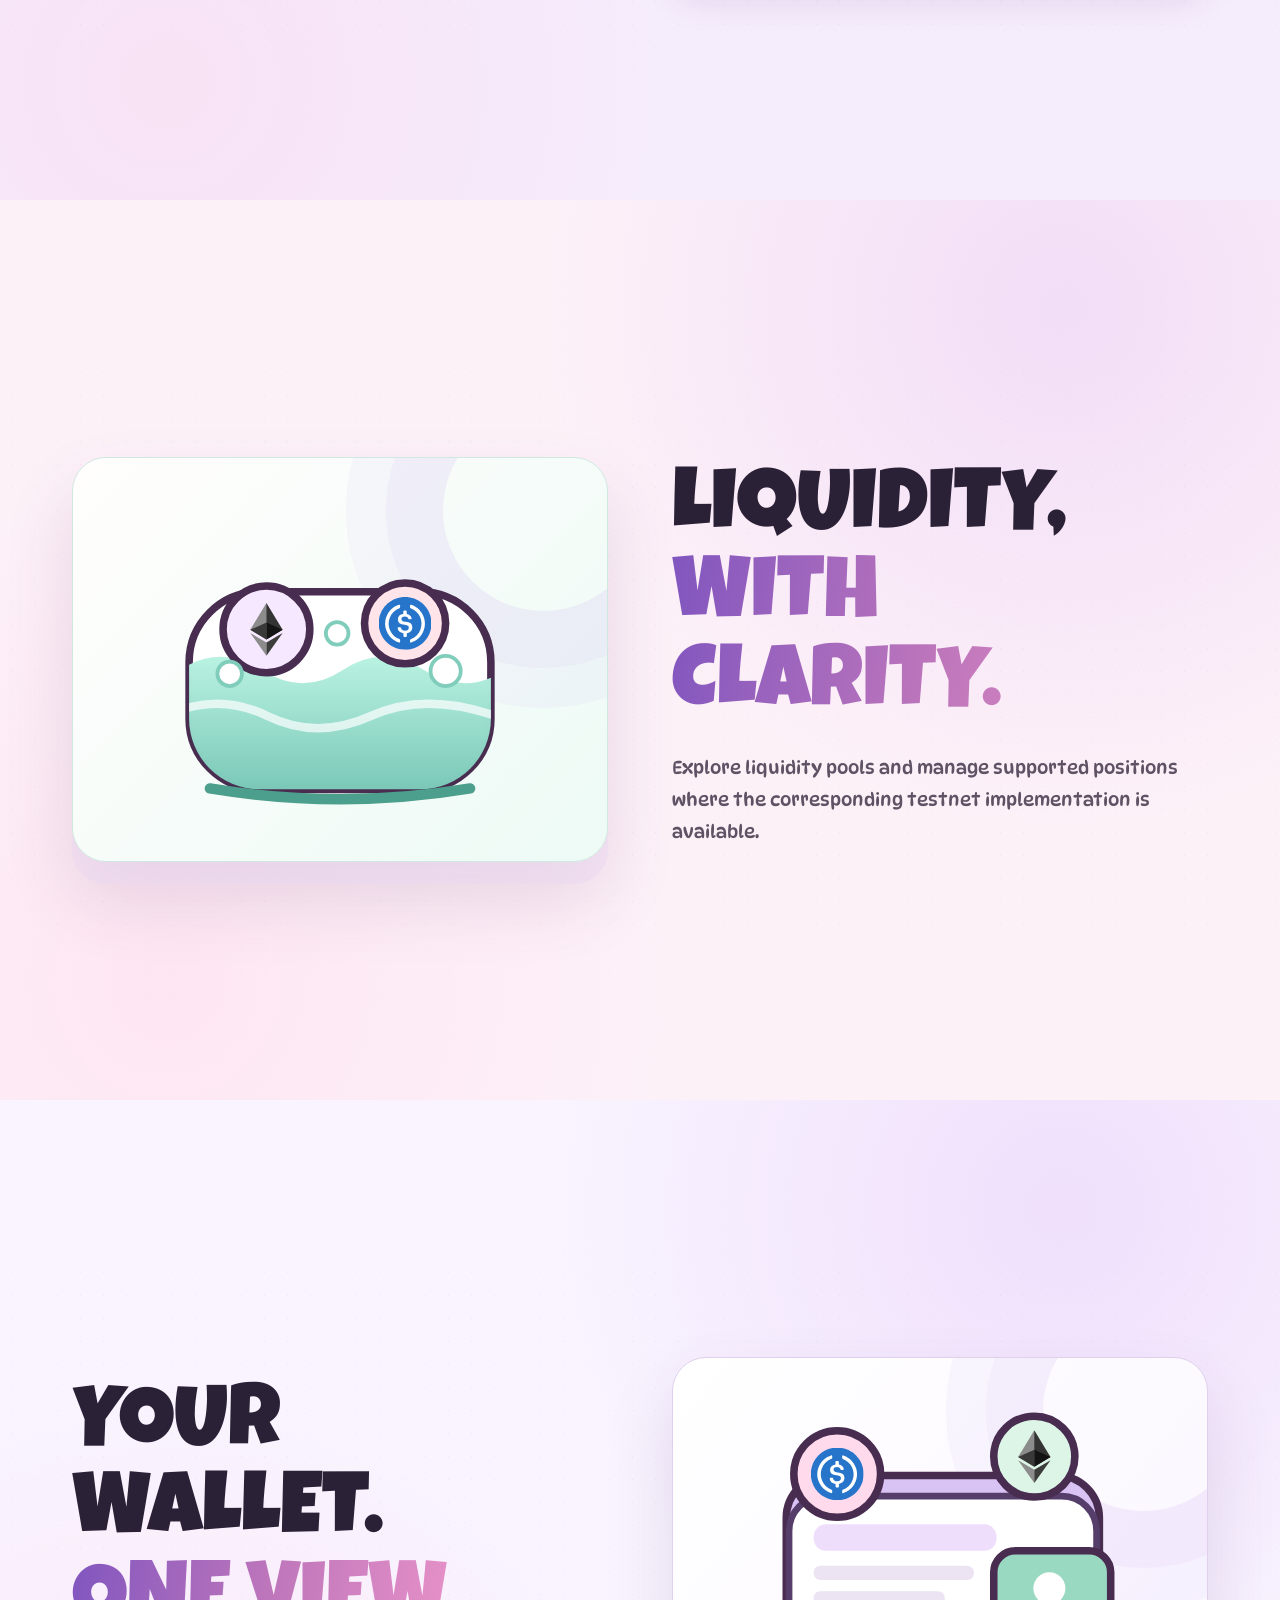
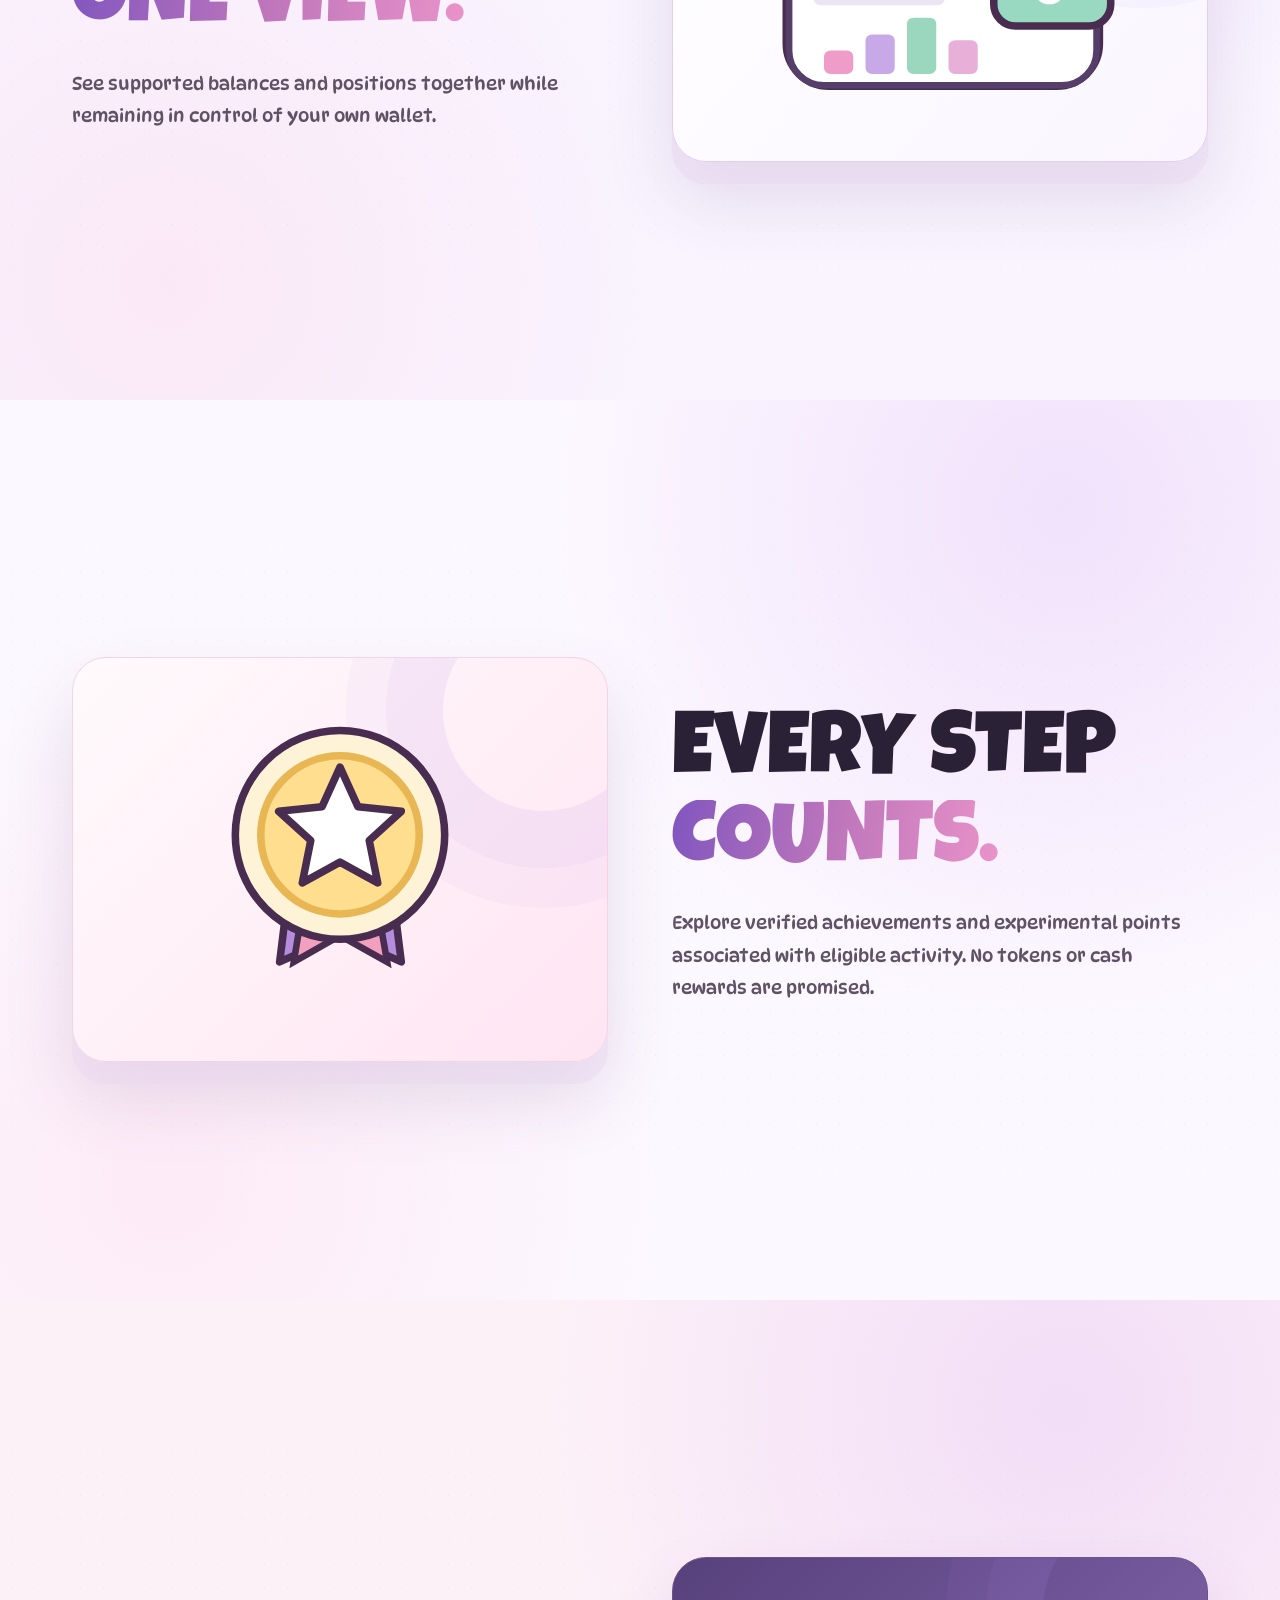
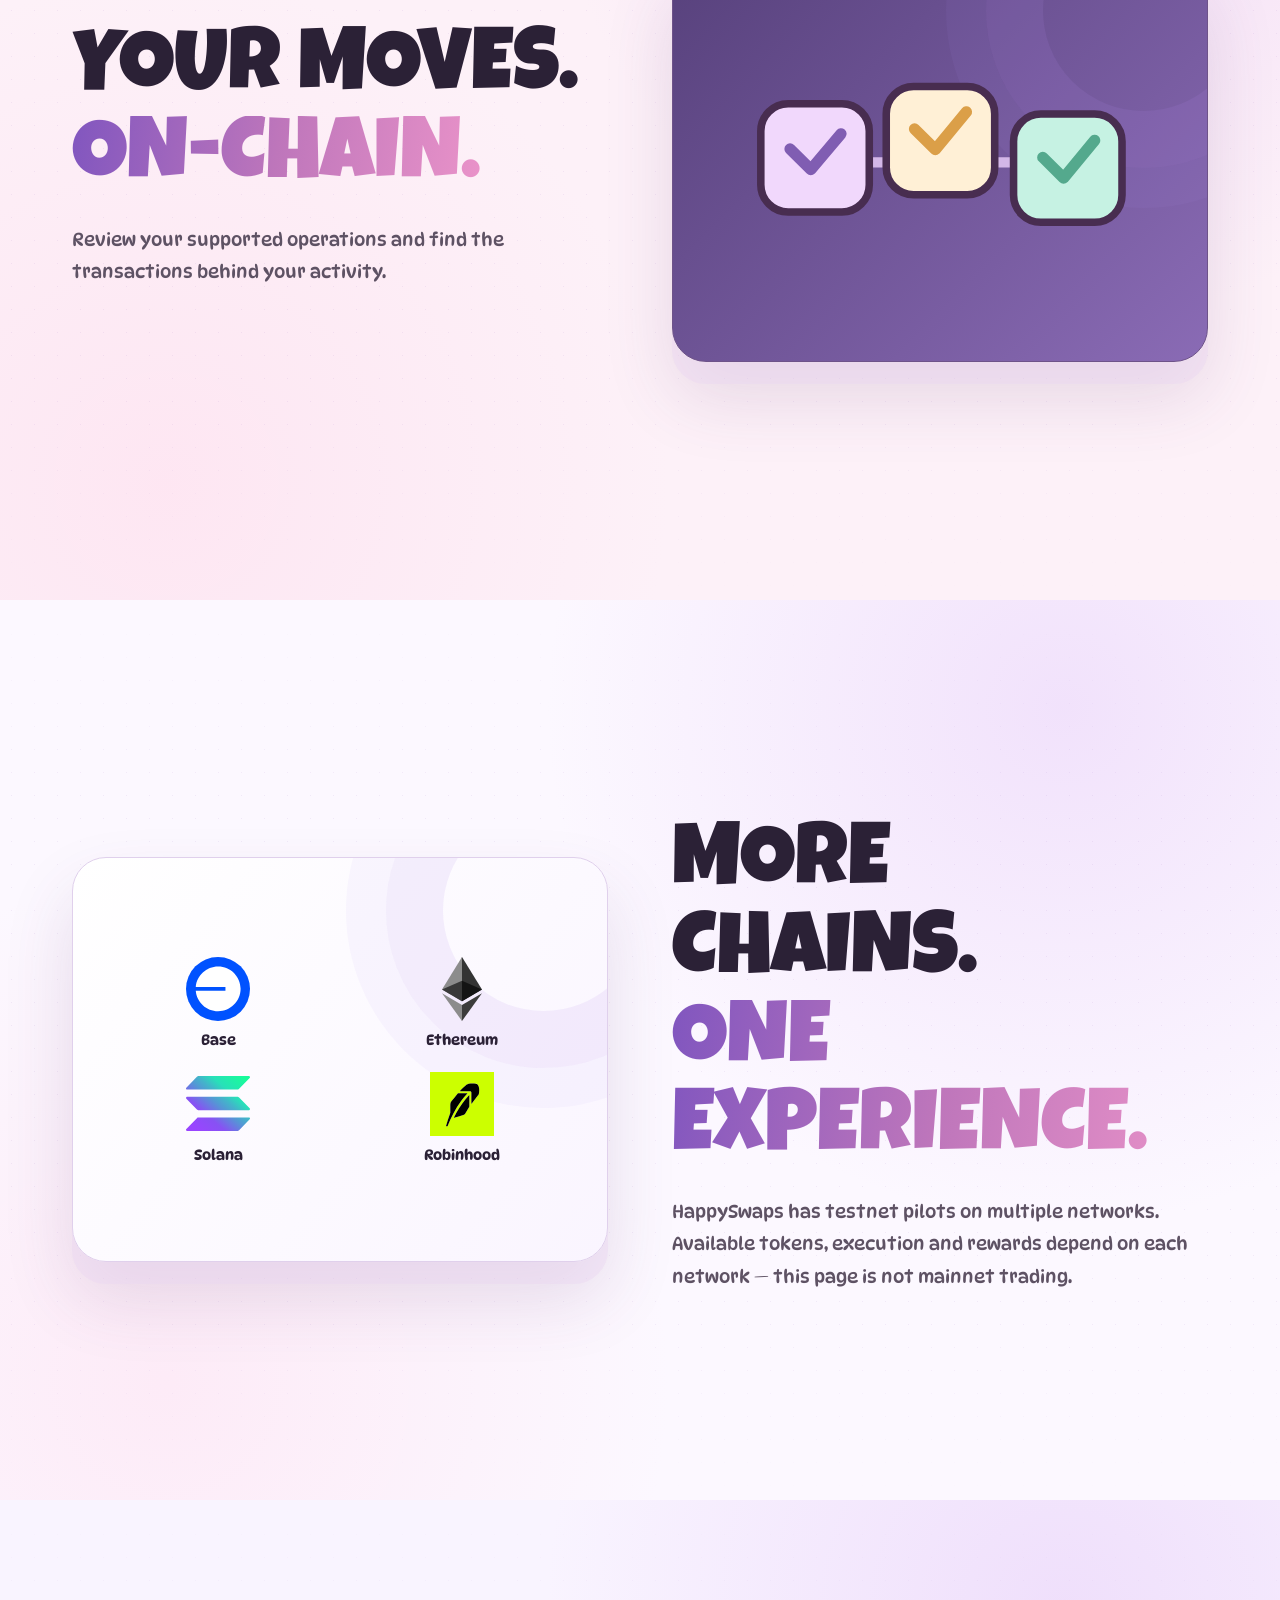
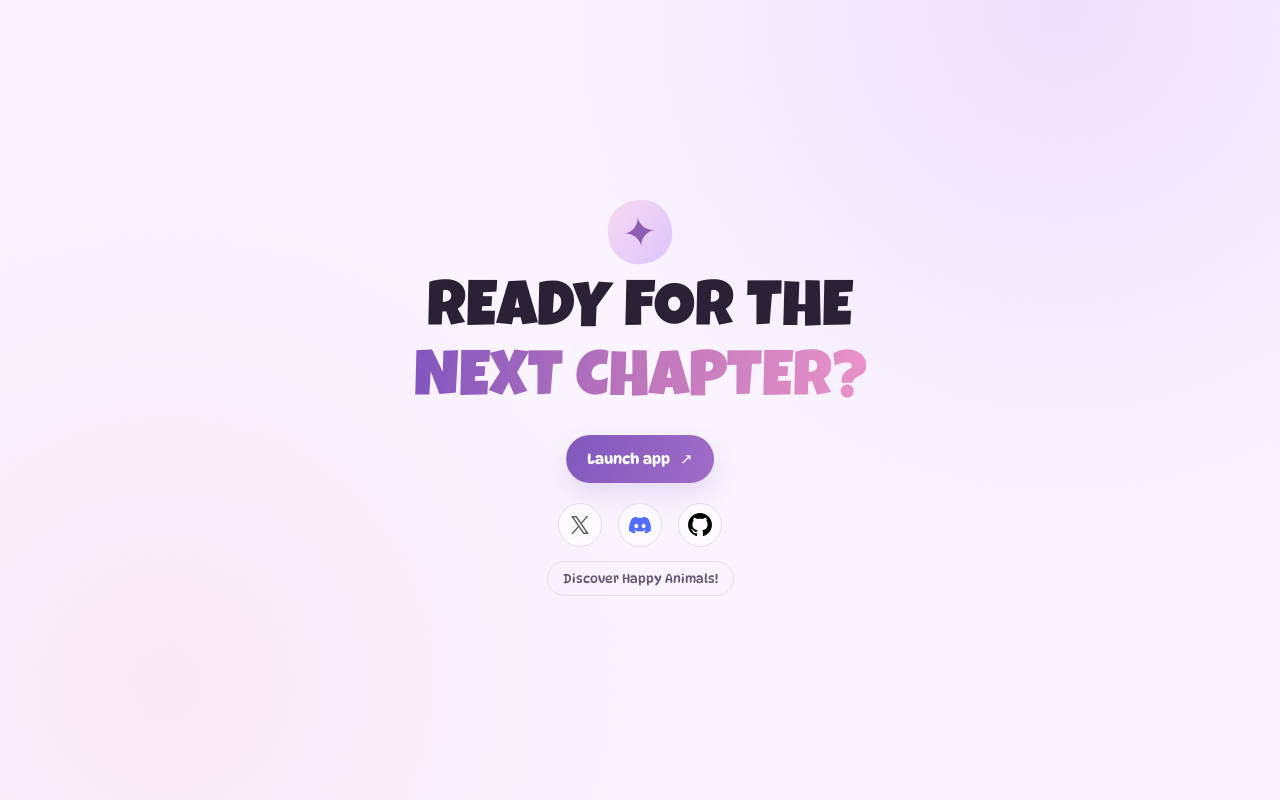
==== commit 73dbf5ae: "Embed token logos in artwork, show four networks and refine decorations" ====
--- a/happyswaps.html
+++ b/happyswaps.html
@@ -59,7 +59,7 @@
 <section class="screen" id="networks" data-screen="7" aria-labelledby="networksTitle"><div class="frame stage stage-card-left">
 <div class="stage-copy"><h2 id="networksTitle" data-i18n-html="swapsDeck.networksTitle">MORE CHAINS.<br><span class="gradient">ONE EXPERIENCE.</span></h2>
 <p class="lead" data-i18n-html="swapsDeck.networksBody">HappySwaps has testnet pilots on multiple networks. Available tokens, execution and rewards depend on each network — this page is not mainnet trading.</p>
-</div><div class="feature-card"></div></div></section>
+</div><div class="feature-card"><div class="chain-grid"><div><img src="./assets/happyswaps/logos_blockchain/logo_blockchain_base.svg" alt=""><span>Base</span></div><div><img src="./assets/happyswaps/logos_blockchain/logo_blockchain_ethereum.svg" alt=""><span>Ethereum</span></div><div><img src="./assets/happyswaps/logos_blockchain/logo_blockchain_solana.svg" alt=""><span>Solana</span></div><div><img src="./assets/happyswaps/logos_blockchain/logo_blockchain_robinhood.svg" alt=""><span>Robinhood</span></div></div></div></div></section>
 <section class="screen" id="start" data-screen="8" aria-labelledby="startTitle"><div class="frame final-stage">
 <div class="final-emblem" aria-hidden="true">✦</div>
 <h2 id="startTitle" data-i18n-html="swapsDeck.startTitle">READY FOR THE<br><span class="gradient">NEXT CHAPTER?</span></h2>
--- a/css/happyswaps.css
+++ b/css/happyswaps.css
@@ -199,3 +199,7 @@
 @media(max-width:760px){.feature-card>.card-art{inset:12px;width:calc(100% - 24px);height:calc(100% - 24px)}}
 
 .mascot-logo{position:relative;width:85%;aspect-ratio:1}.mascot-circle .mascot-logo img{position:absolute;inset:0;width:100%;height:100%;max-height:none;filter:none;object-fit:contain}.mascot-logo .brand-arrow{animation:swap-nudge 3s ease-in-out infinite}.mascot-logo .brand-arrow.bottom{animation-direction:reverse}.brand:hover .brand-arrow{animation:swap-nudge 1.8s ease-in-out infinite}.brand:hover .brand-arrow.bottom{animation-direction:reverse}@keyframes swap-nudge{0%,100%{transform:translateX(-1.5%)}50%{transform:translateX(1.5%)}}@media(prefers-reduced-motion:reduce){.mascot-logo .brand-arrow,.brand:hover .brand-arrow{animation:none!important}}
+
+.mascot-circle::after{content:none}
+#start .end-socials a[aria-label="GitHub"] img{filter:brightness(0)}
+.chain-grid{position:relative;display:grid;grid-template-columns:repeat(2,minmax(0,1fr));gap:24px;width:100%;z-index:1}.chain-grid div{display:grid;justify-items:center;gap:10px;color:var(--ink);font:500 .9rem DynaPuff,sans-serif}.chain-grid img{width:64px;height:64px;object-fit:contain}@media(max-width:760px){.chain-grid{gap:12px}.chain-grid img{width:36px;height:36px}.chain-grid div{font-size:.7rem;gap:5px}}
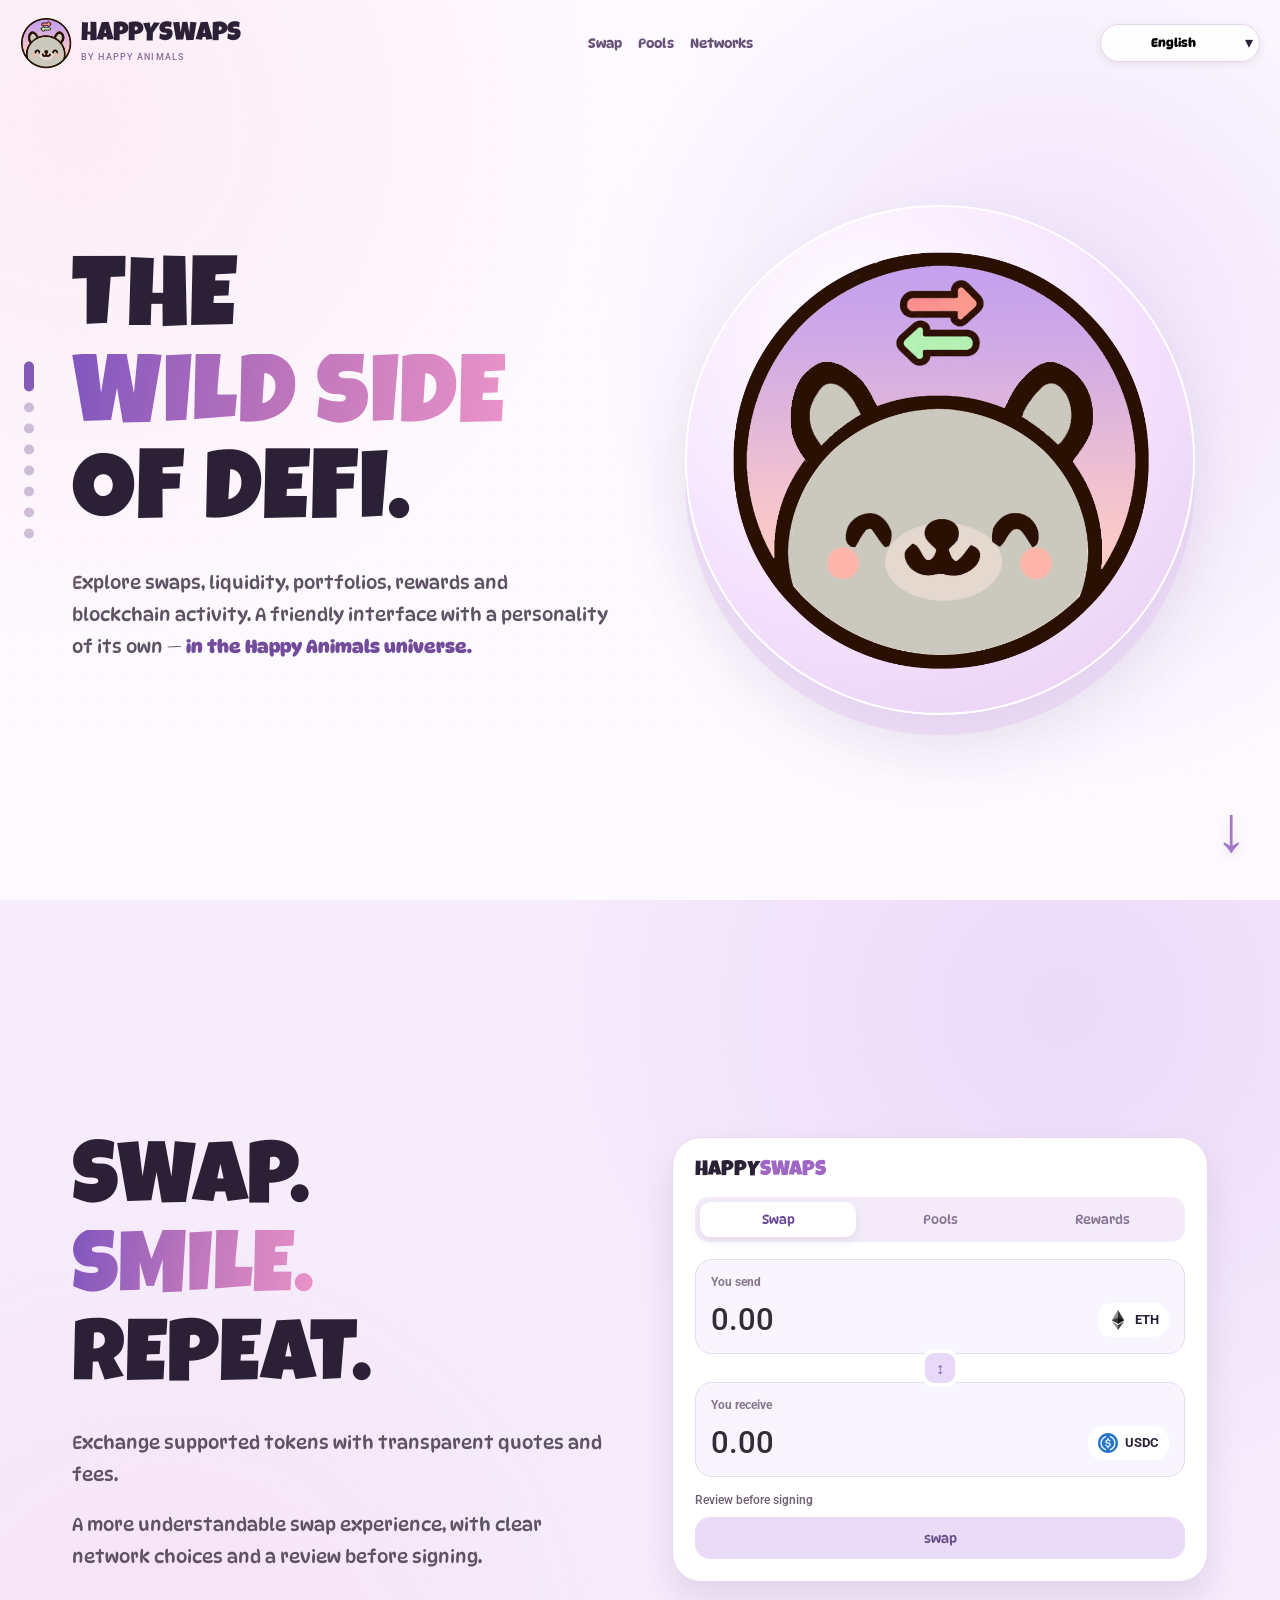
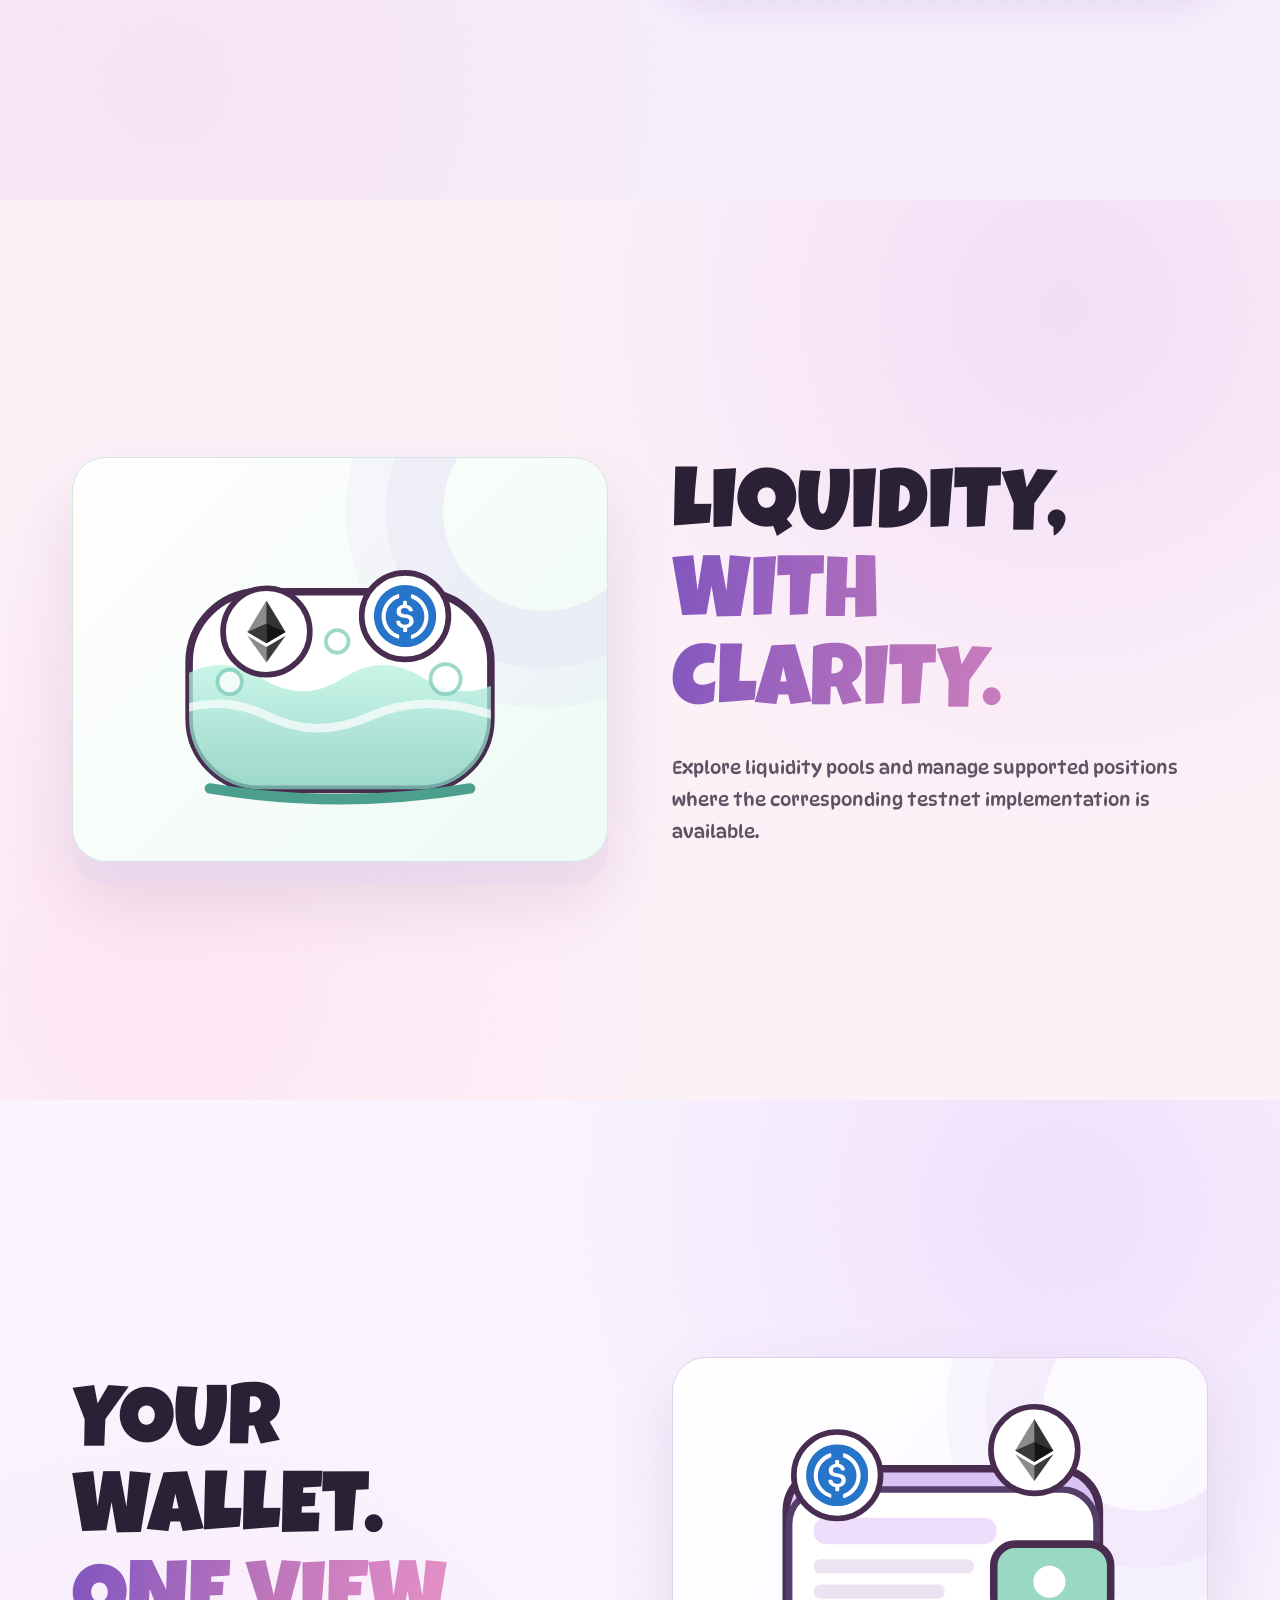
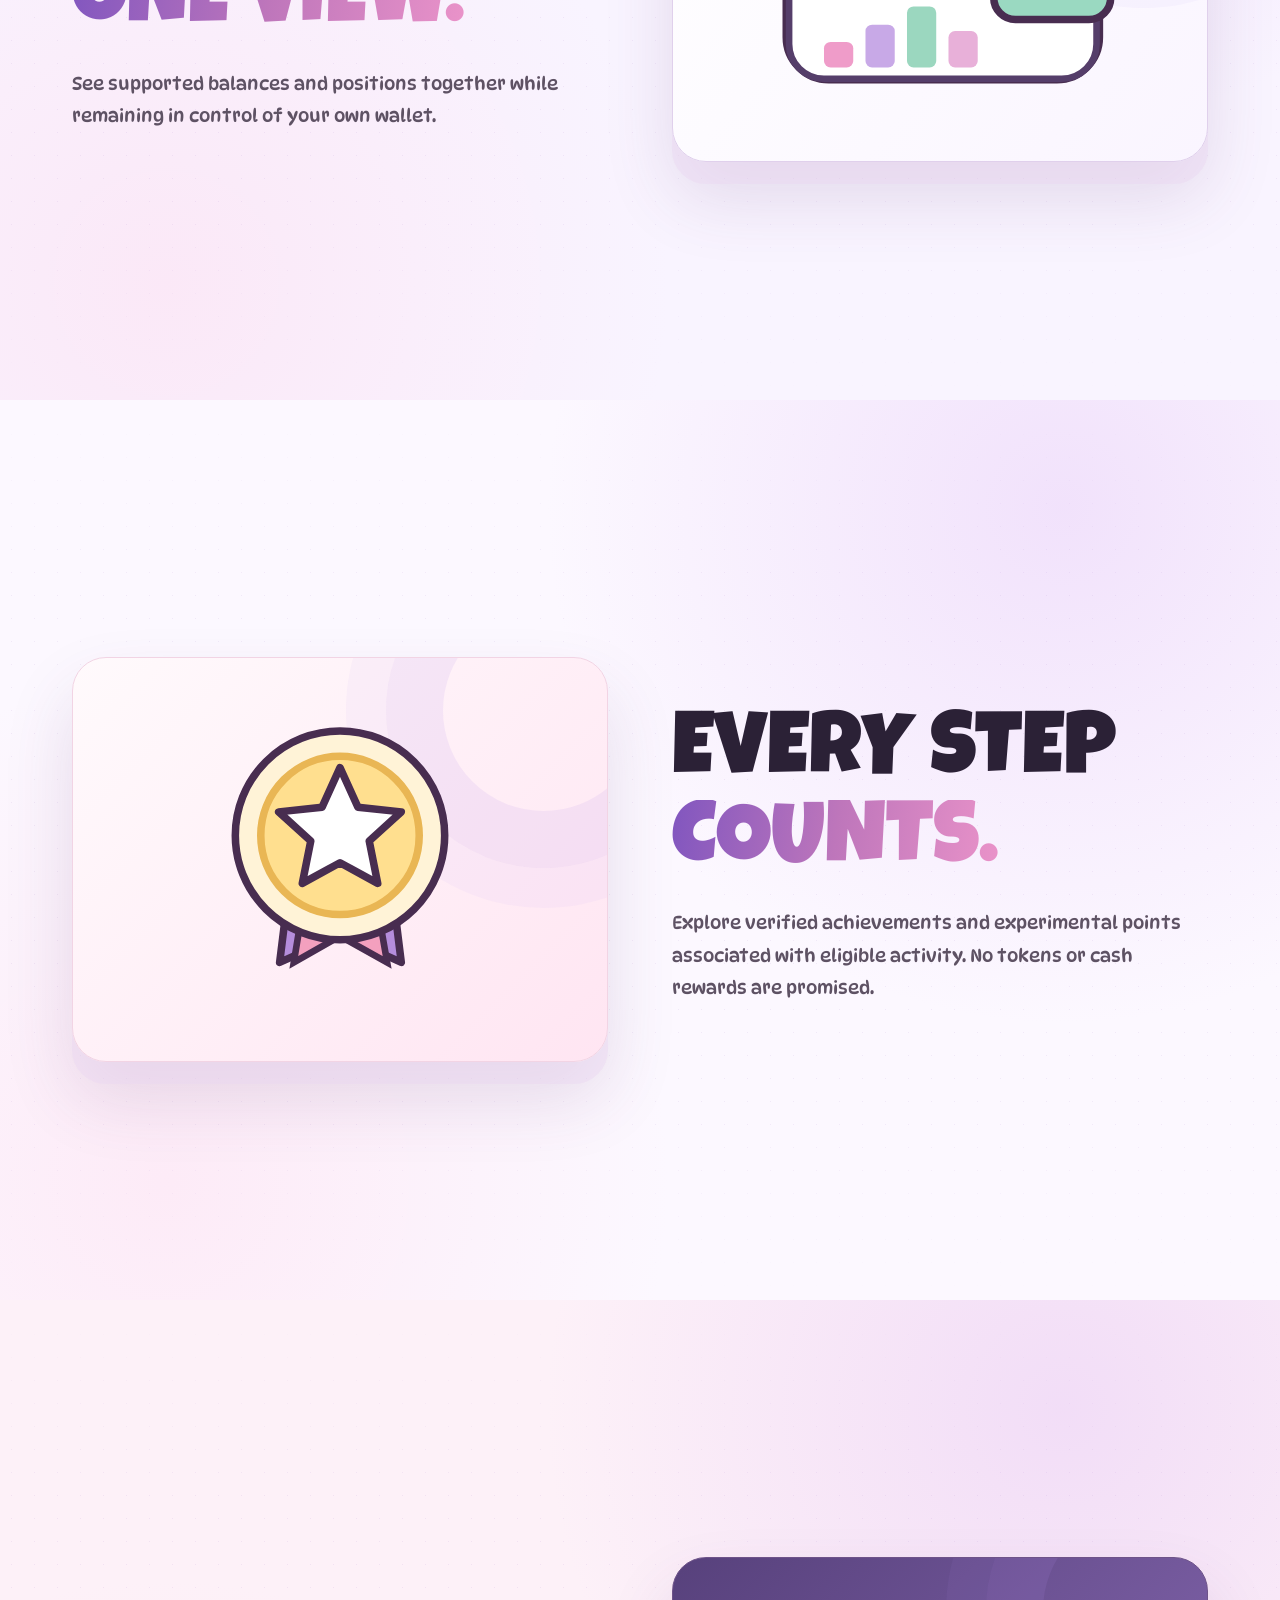
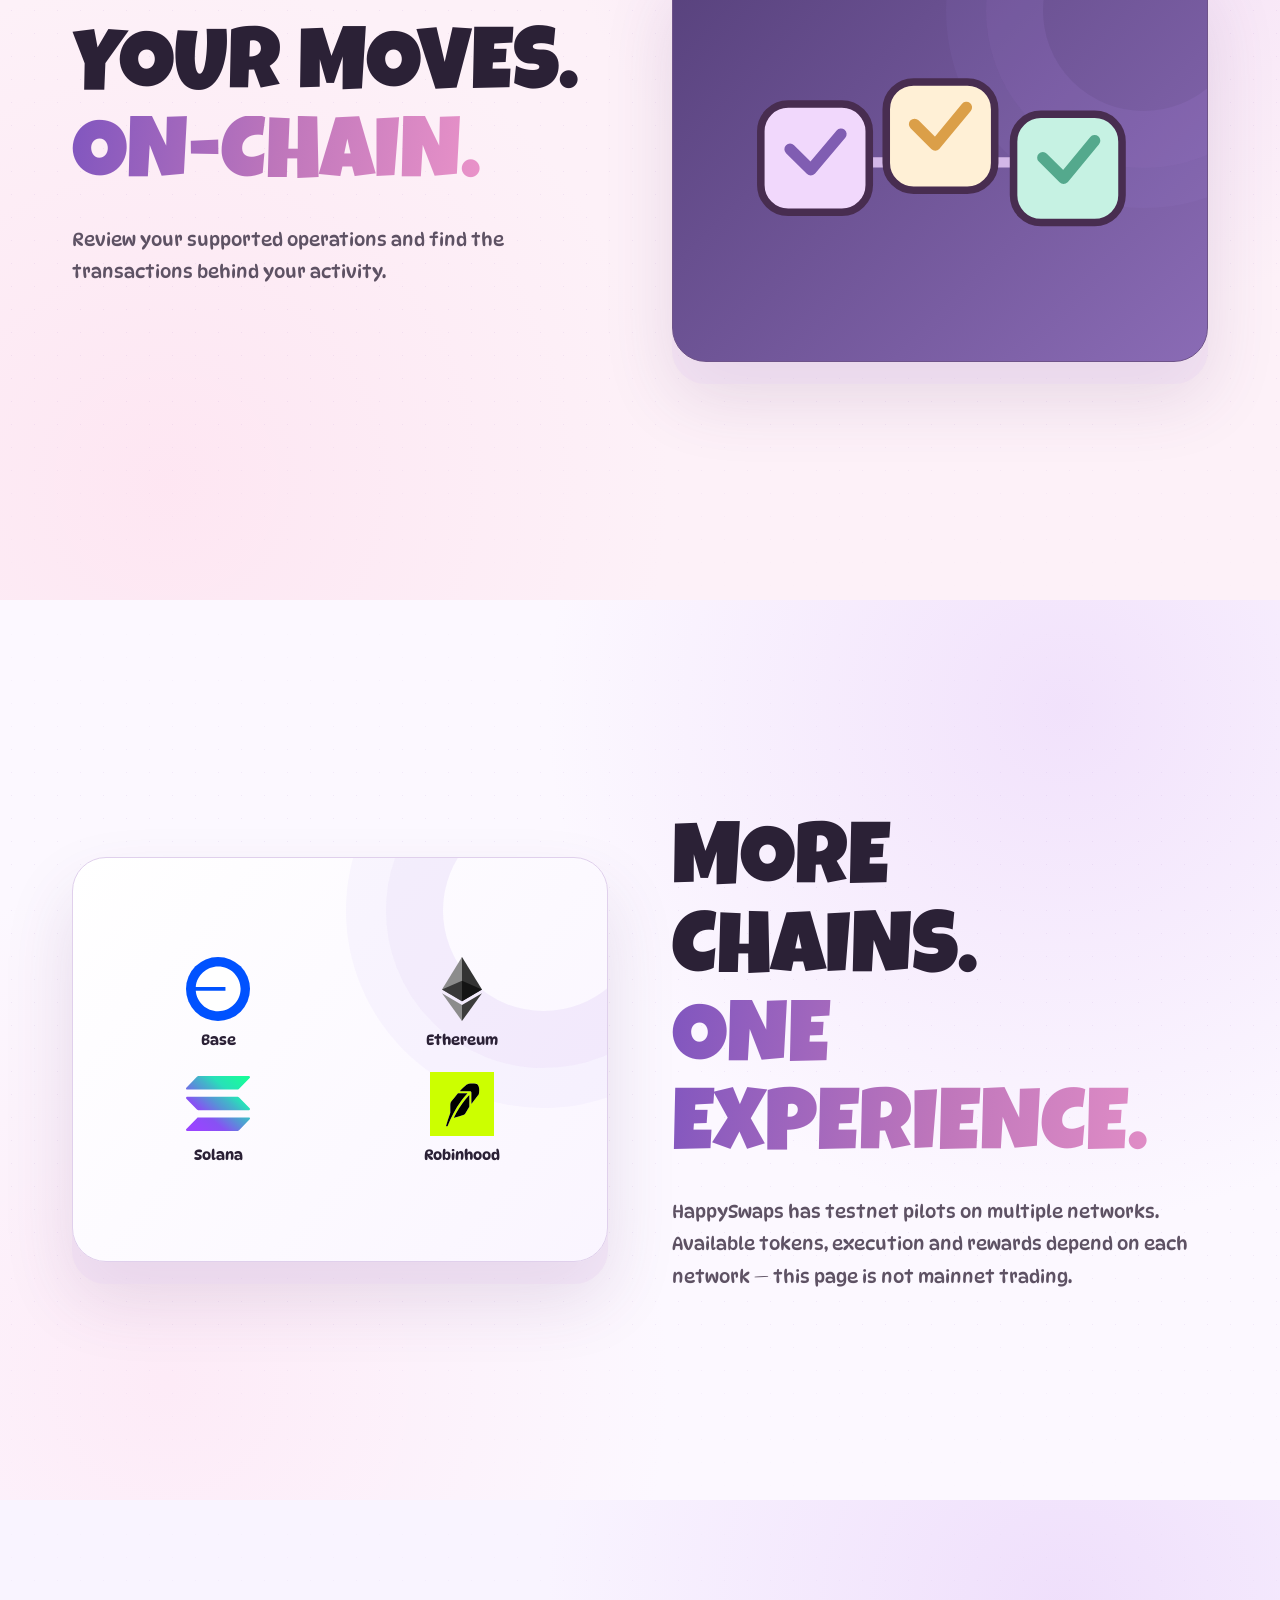
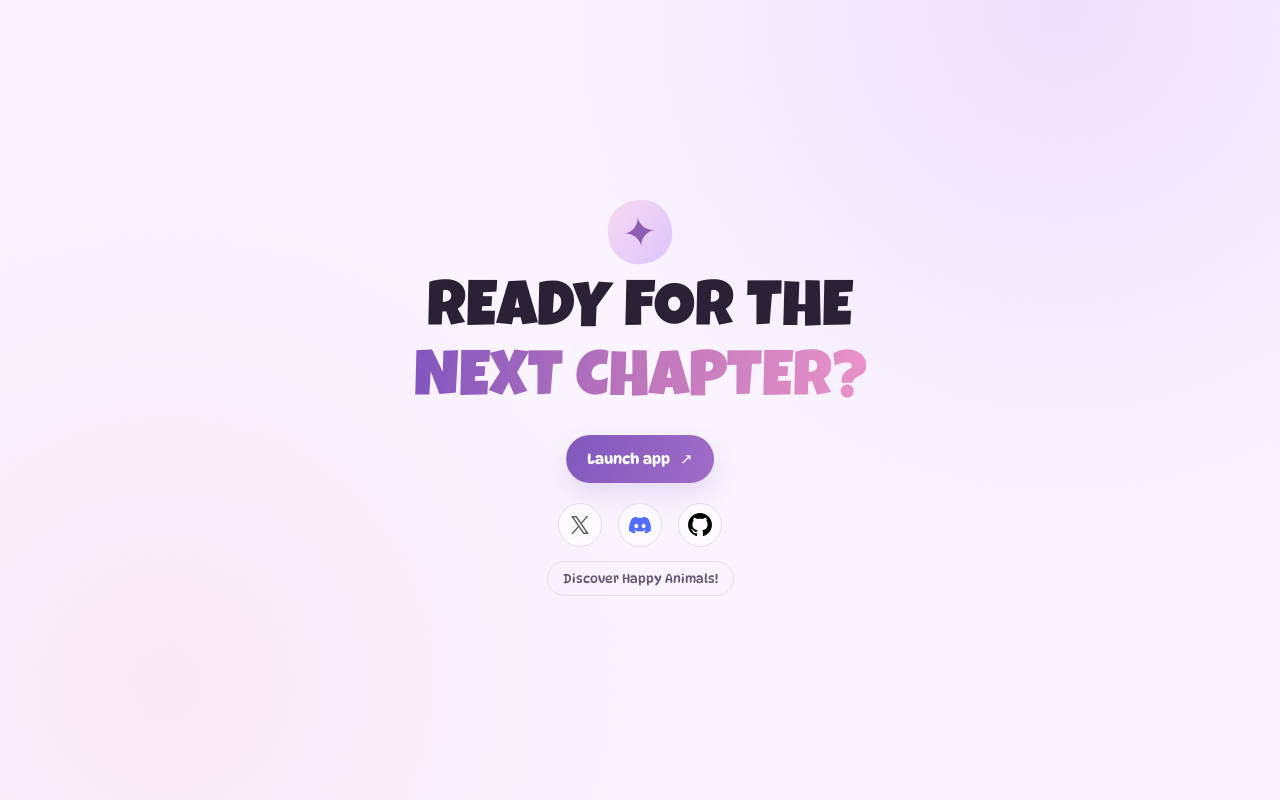
==== commit 49a69b37: "Place token logos on white circles and add USDC icon to swap preview" ====
--- a/happyswaps.html
+++ b/happyswaps.html
@@ -43,7 +43,7 @@
  </div><div id="conceptPanel" role="tabpanel" aria-labelledby="tabSwap" aria-live="polite">
  <div class="amount"><span class="amount-label" id="demoLabelA" data-i18n="swapsDemo.send">You send</span><div class="amount-line"><strong id="demoAmountA">0.00</strong><span class="coin-label"><img id="demoCoinA" src="./assets/happyswaps/logos_blockchain/logo_blockchain_ethereum.svg" alt=""><span id="demoSymbolA">ETH</span></span></div></div>
  <span class="switch-icon" aria-hidden="true">↕</span>
- <div class="amount"><span class="amount-label" id="demoLabelB" data-i18n="swapsDemo.receive">You receive</span><div class="amount-line"><strong id="demoAmountB">0.00</strong><span class="coin-label"><span id="demoSymbolB">USDC</span></span></div></div>
+ <div class="amount"><span class="amount-label" id="demoLabelB" data-i18n="swapsDemo.receive">You receive</span><div class="amount-line"><strong id="demoAmountB">0.00</strong><span class="coin-label"><img src="./assets/happyswaps/usdc.svg" alt=""><span id="demoSymbolB">USDC</span></span></div></div>
  <div class="demo-info"><span id="demoHint" data-i18n="swapsDemo.review">Review before signing</span></div>
  <div class="demo-action">swap</div>
  
--- a/css/happyswaps.css
+++ b/css/happyswaps.css
@@ -203,3 +203,6 @@
 .mascot-circle::after{content:none}
 #start .end-socials a[aria-label="GitHub"] img{filter:brightness(0)}
 .chain-grid{position:relative;display:grid;grid-template-columns:repeat(2,minmax(0,1fr));gap:24px;width:100%;z-index:1}.chain-grid div{display:grid;justify-items:center;gap:10px;color:var(--ink);font:500 .9rem DynaPuff,sans-serif}.chain-grid img{width:64px;height:64px;object-fit:contain}@media(max-width:760px){.chain-grid{gap:12px}.chain-grid img{width:36px;height:36px}.chain-grid div{font-size:.7rem;gap:5px}}
+
+.nav-shell{background:transparent;backdrop-filter:none;border-bottom:0}
+body.past-intro .header .language-selector{visibility:hidden;pointer-events:none}
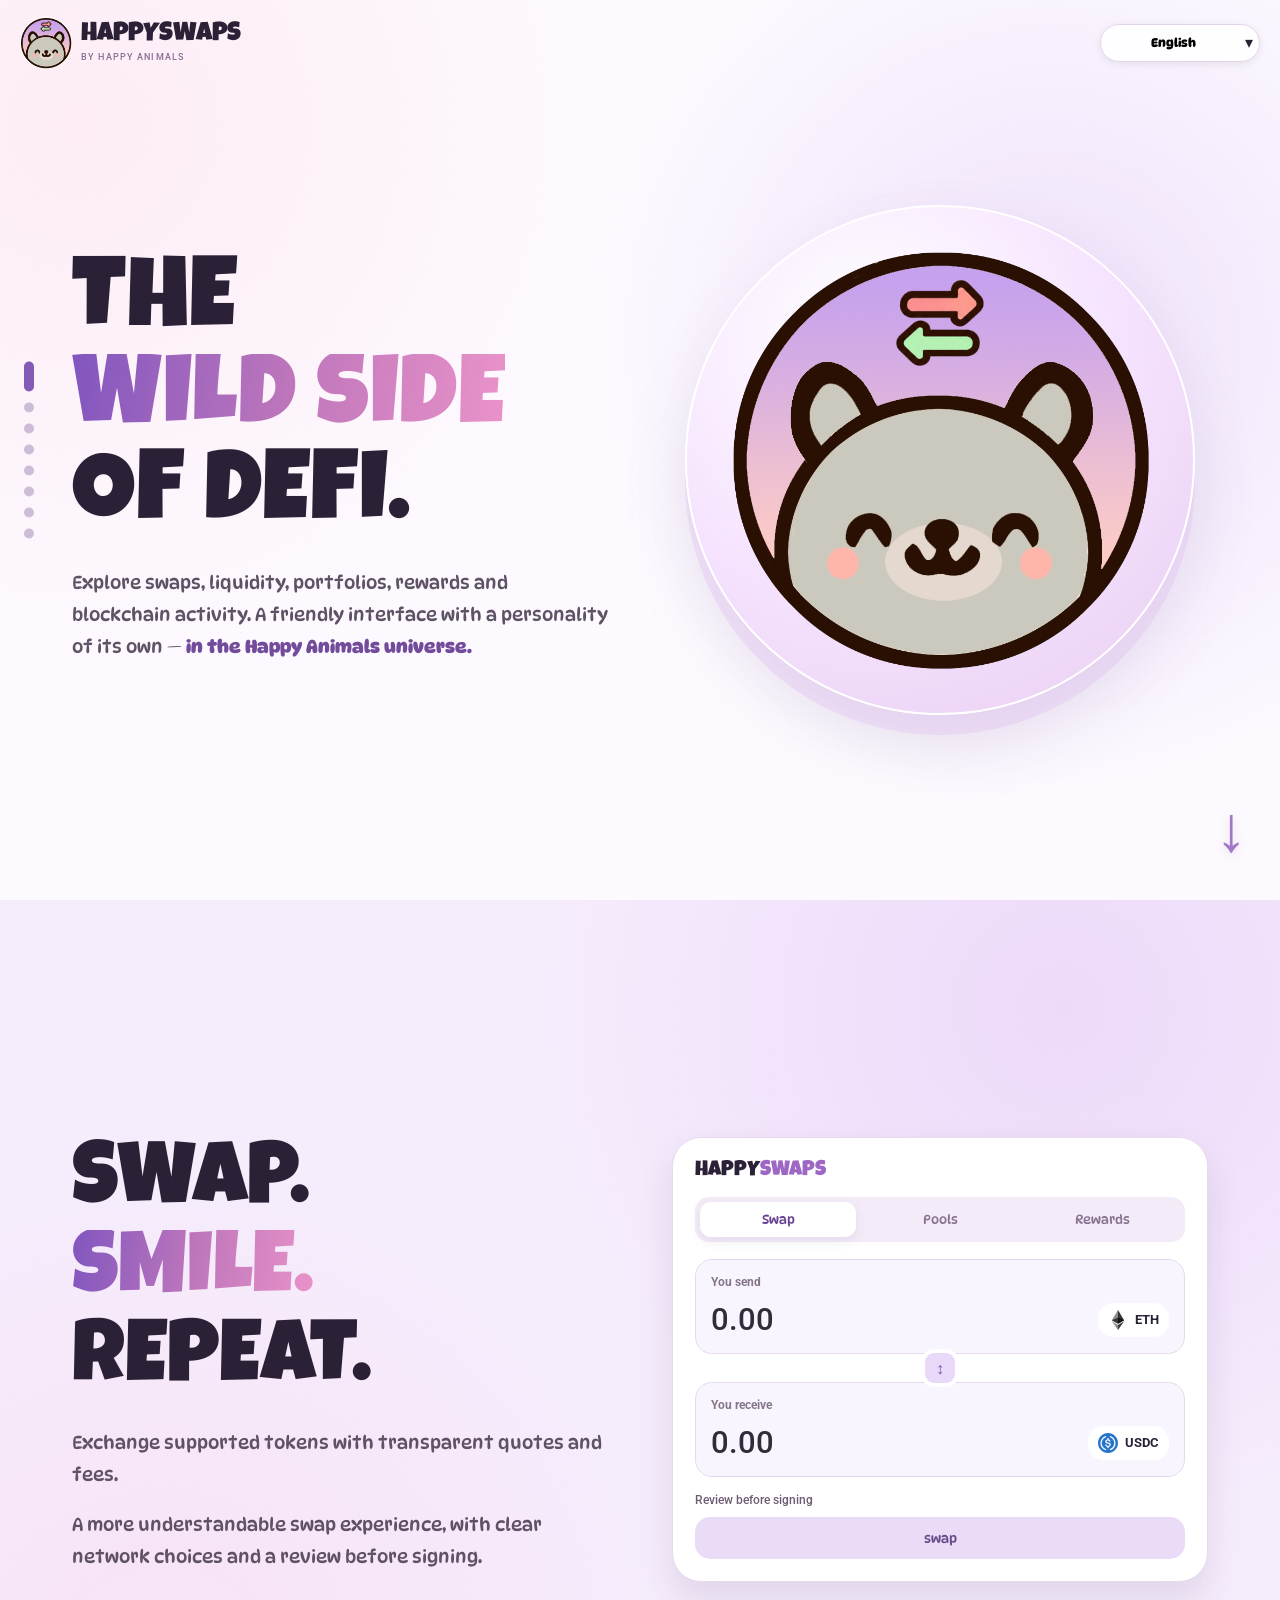
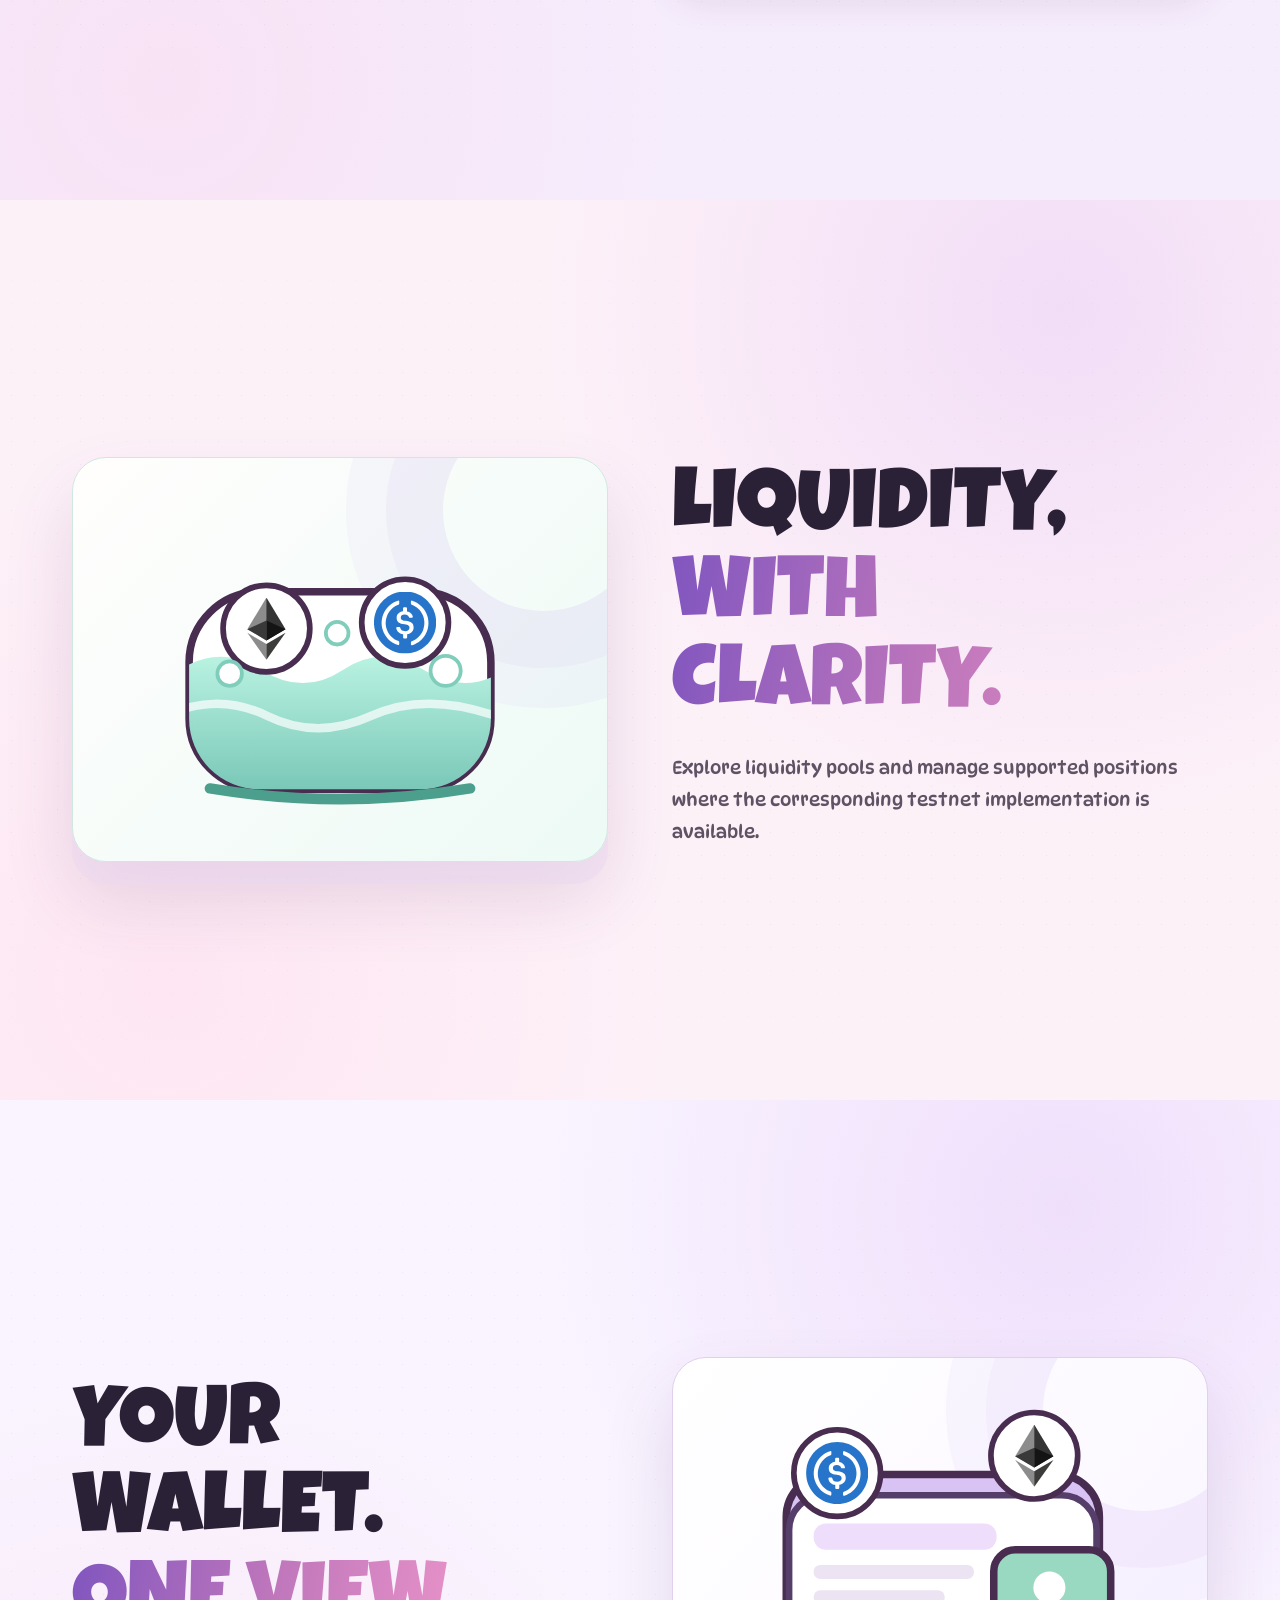
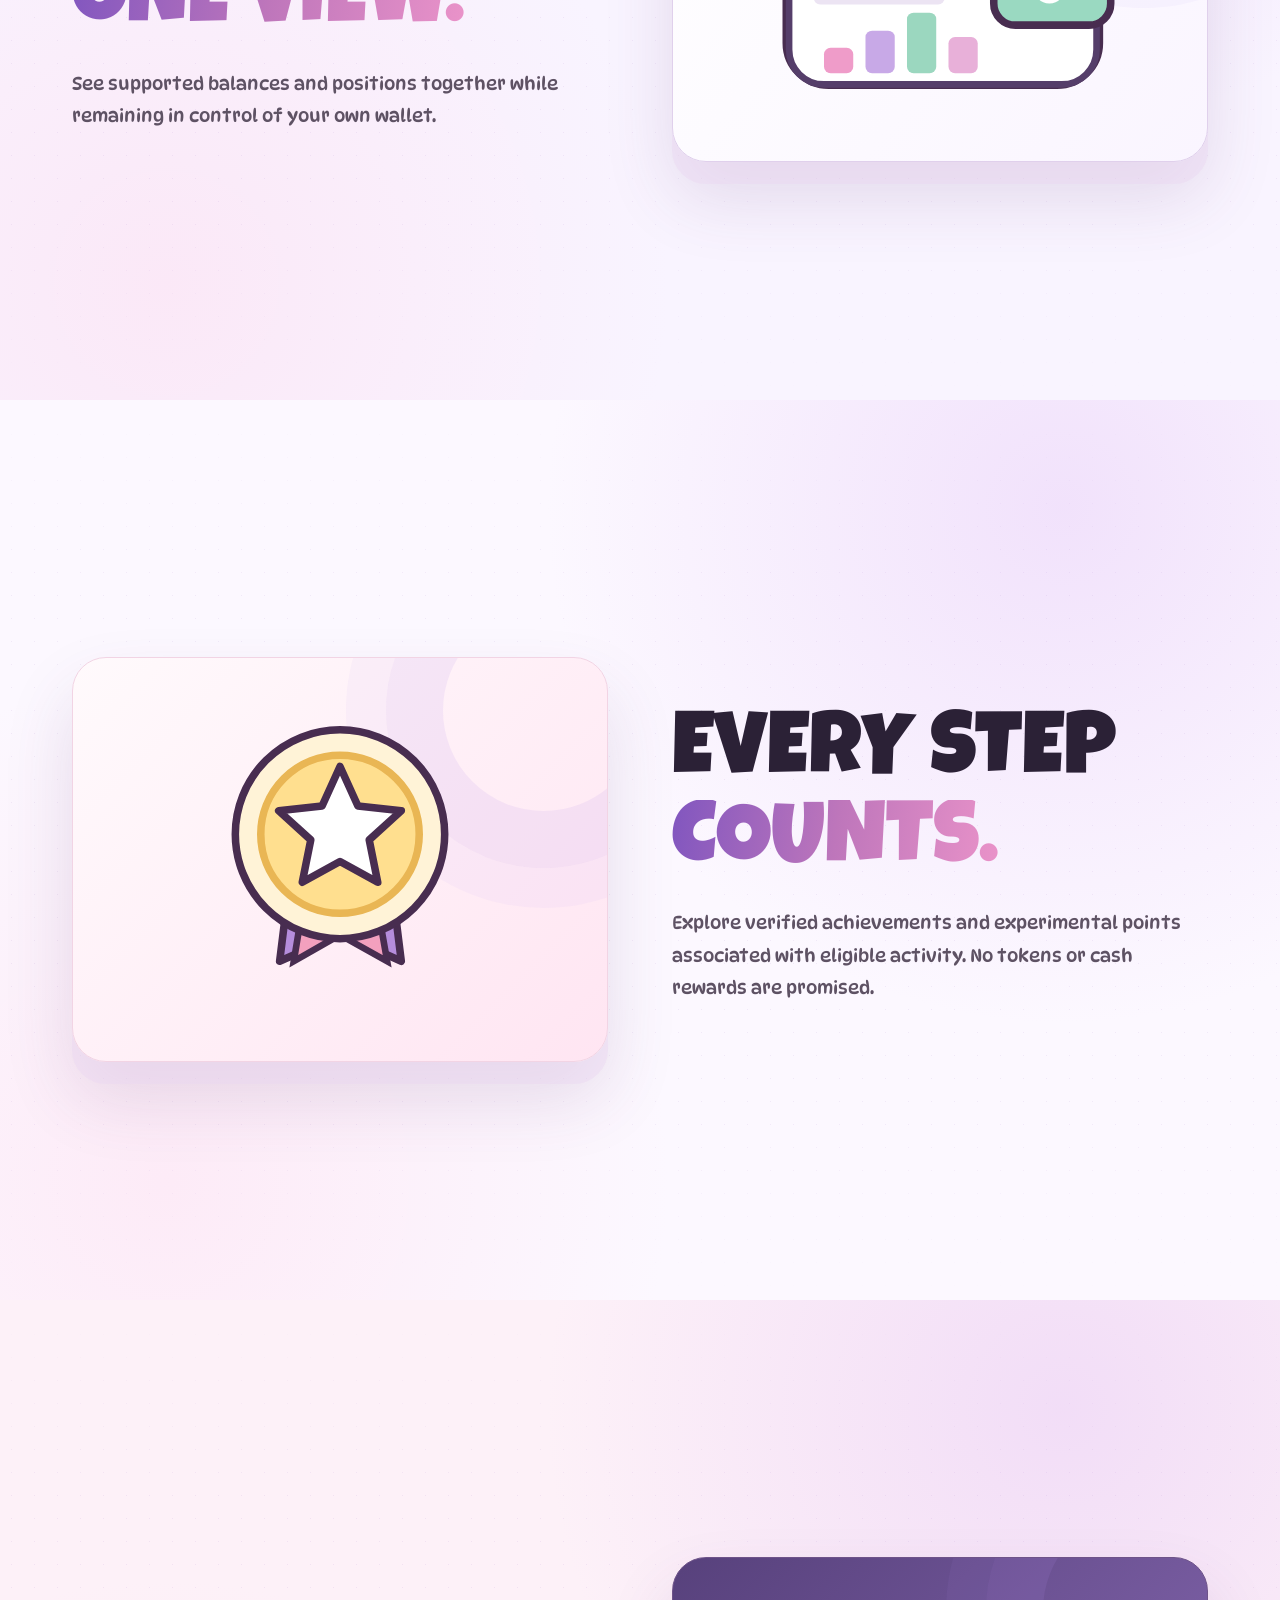
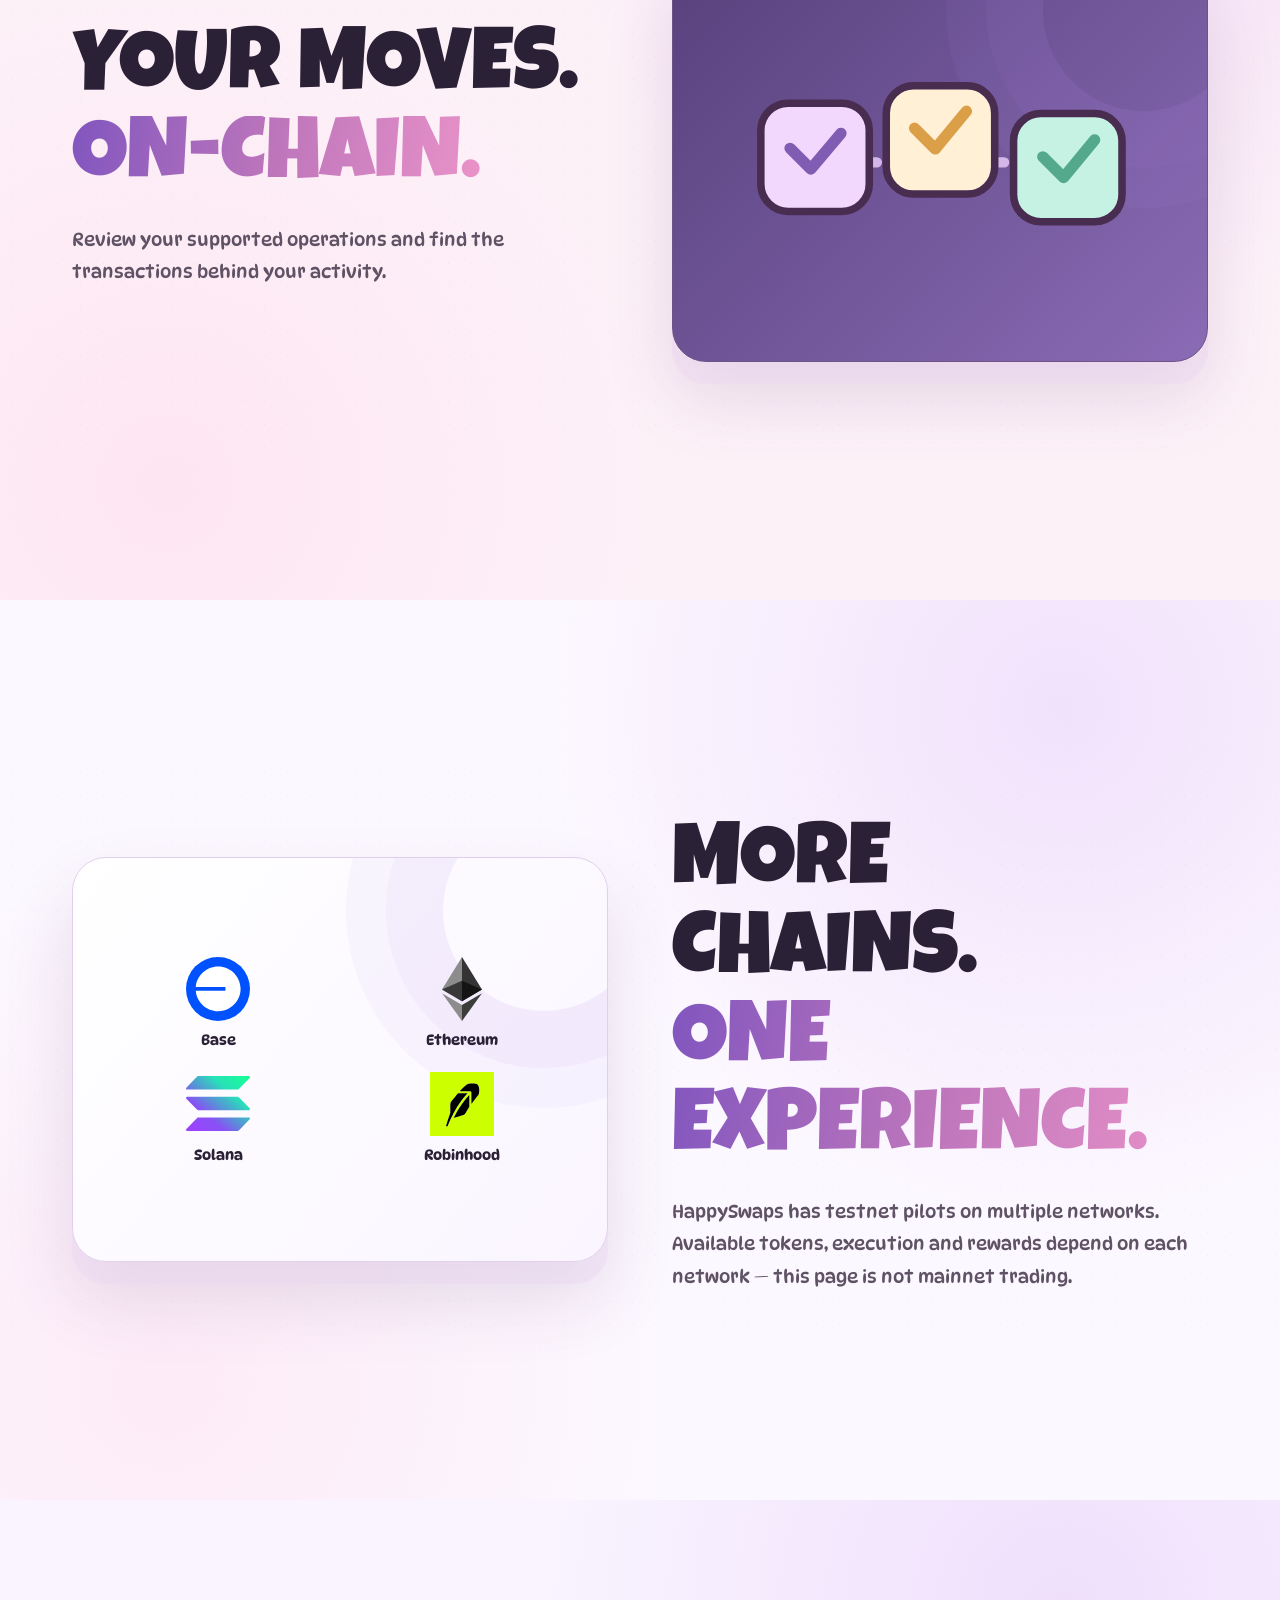
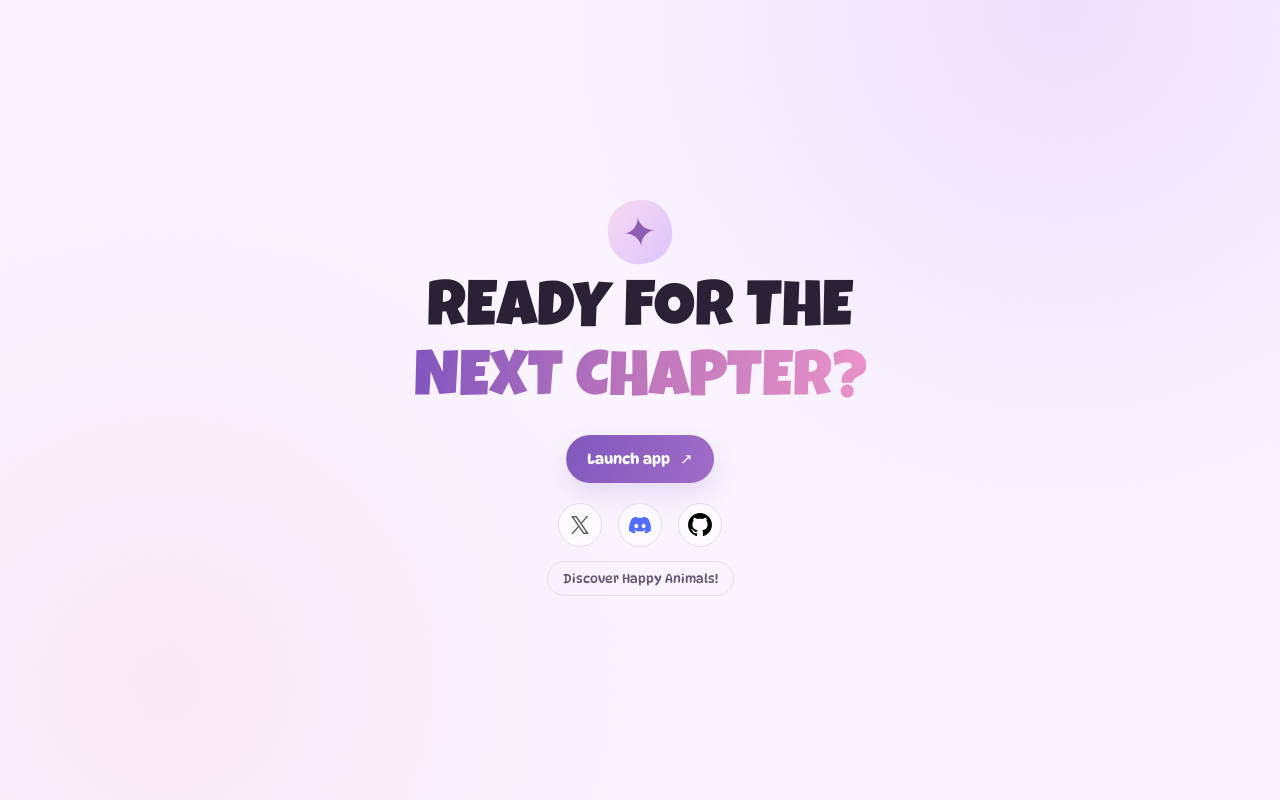
==== commit 91697b18: "Remove section links from HappySwaps header" ====
--- a/happyswaps.html
+++ b/happyswaps.html
@@ -21,7 +21,7 @@
    <img class="brand-arrow top" src="./assets/happyswaps/logo_happyswaps_flecha_rosa.png" alt="">
    <img class="brand-arrow bottom" src="./assets/happyswaps/logo_happyswaps_flecha_verde.png" alt="">
   </span><span class="wordmark"><strong>HAPPYSWAPS</strong><small>BY HAPPY ANIMALS</small></span></a>
-<nav class="nav" aria-label="Sections"><a href="#swap">Swap</a><a href="#pools">Pools</a><a href="#networks">Networks</a></nav>
+
 <div class="header-end"><div class="language-selector"><select id="languageSelector" class="language-selector__select" aria-label="Select language"></select><span class="language-selector__arrow" aria-hidden="true">▾</span></div>
 </div></header></div>
 <main id="main">
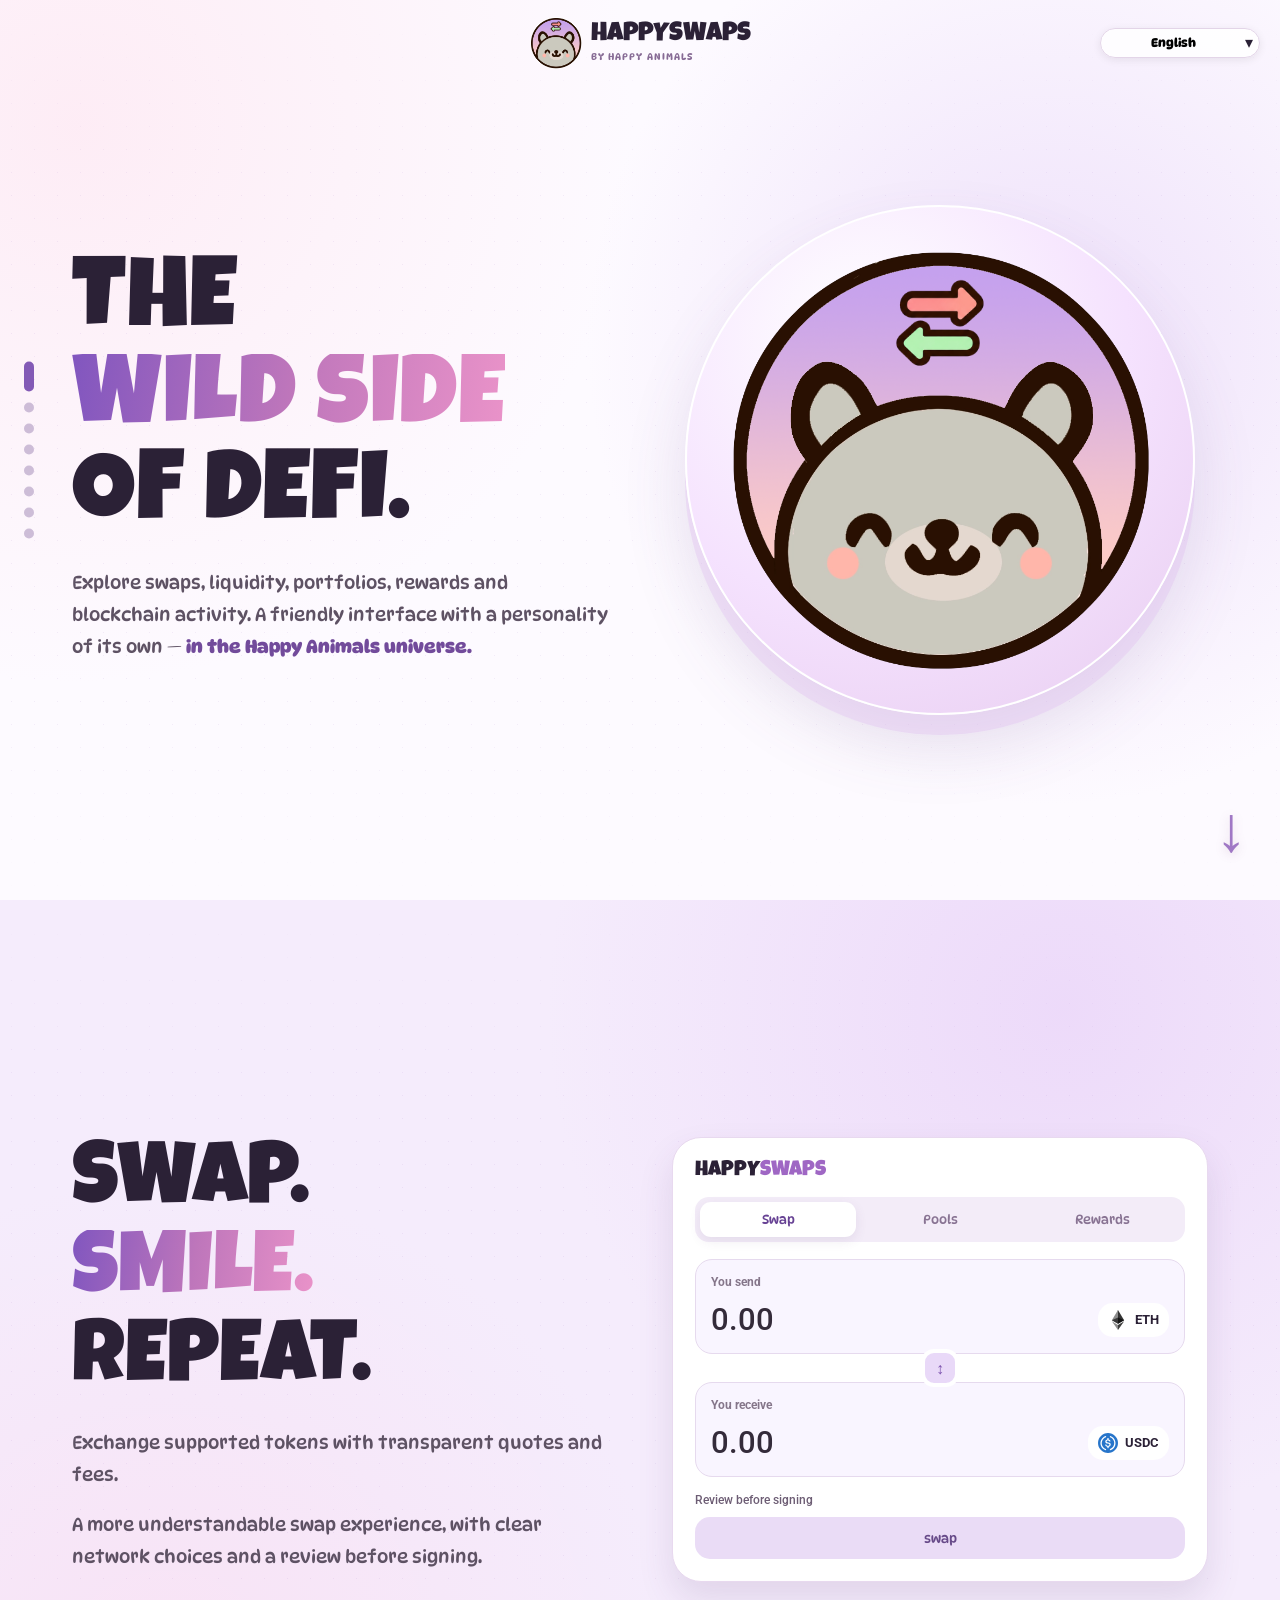
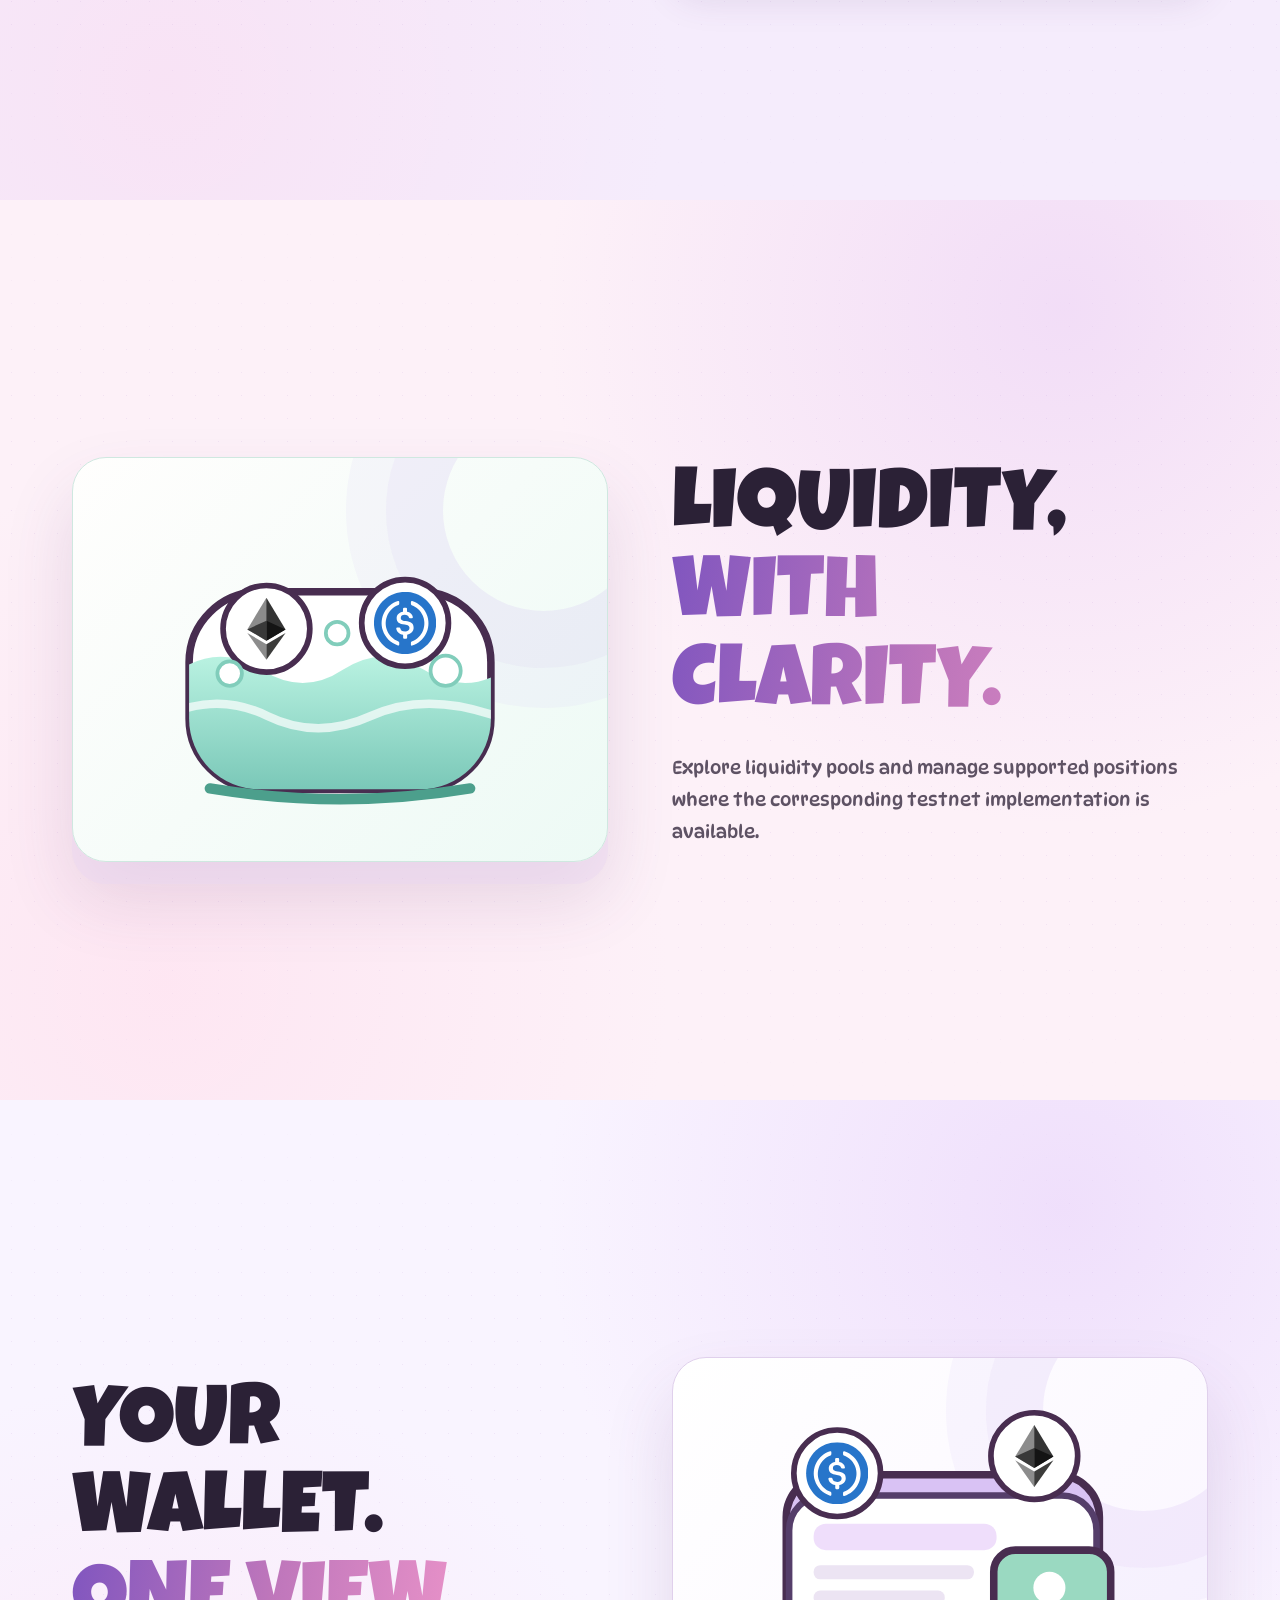
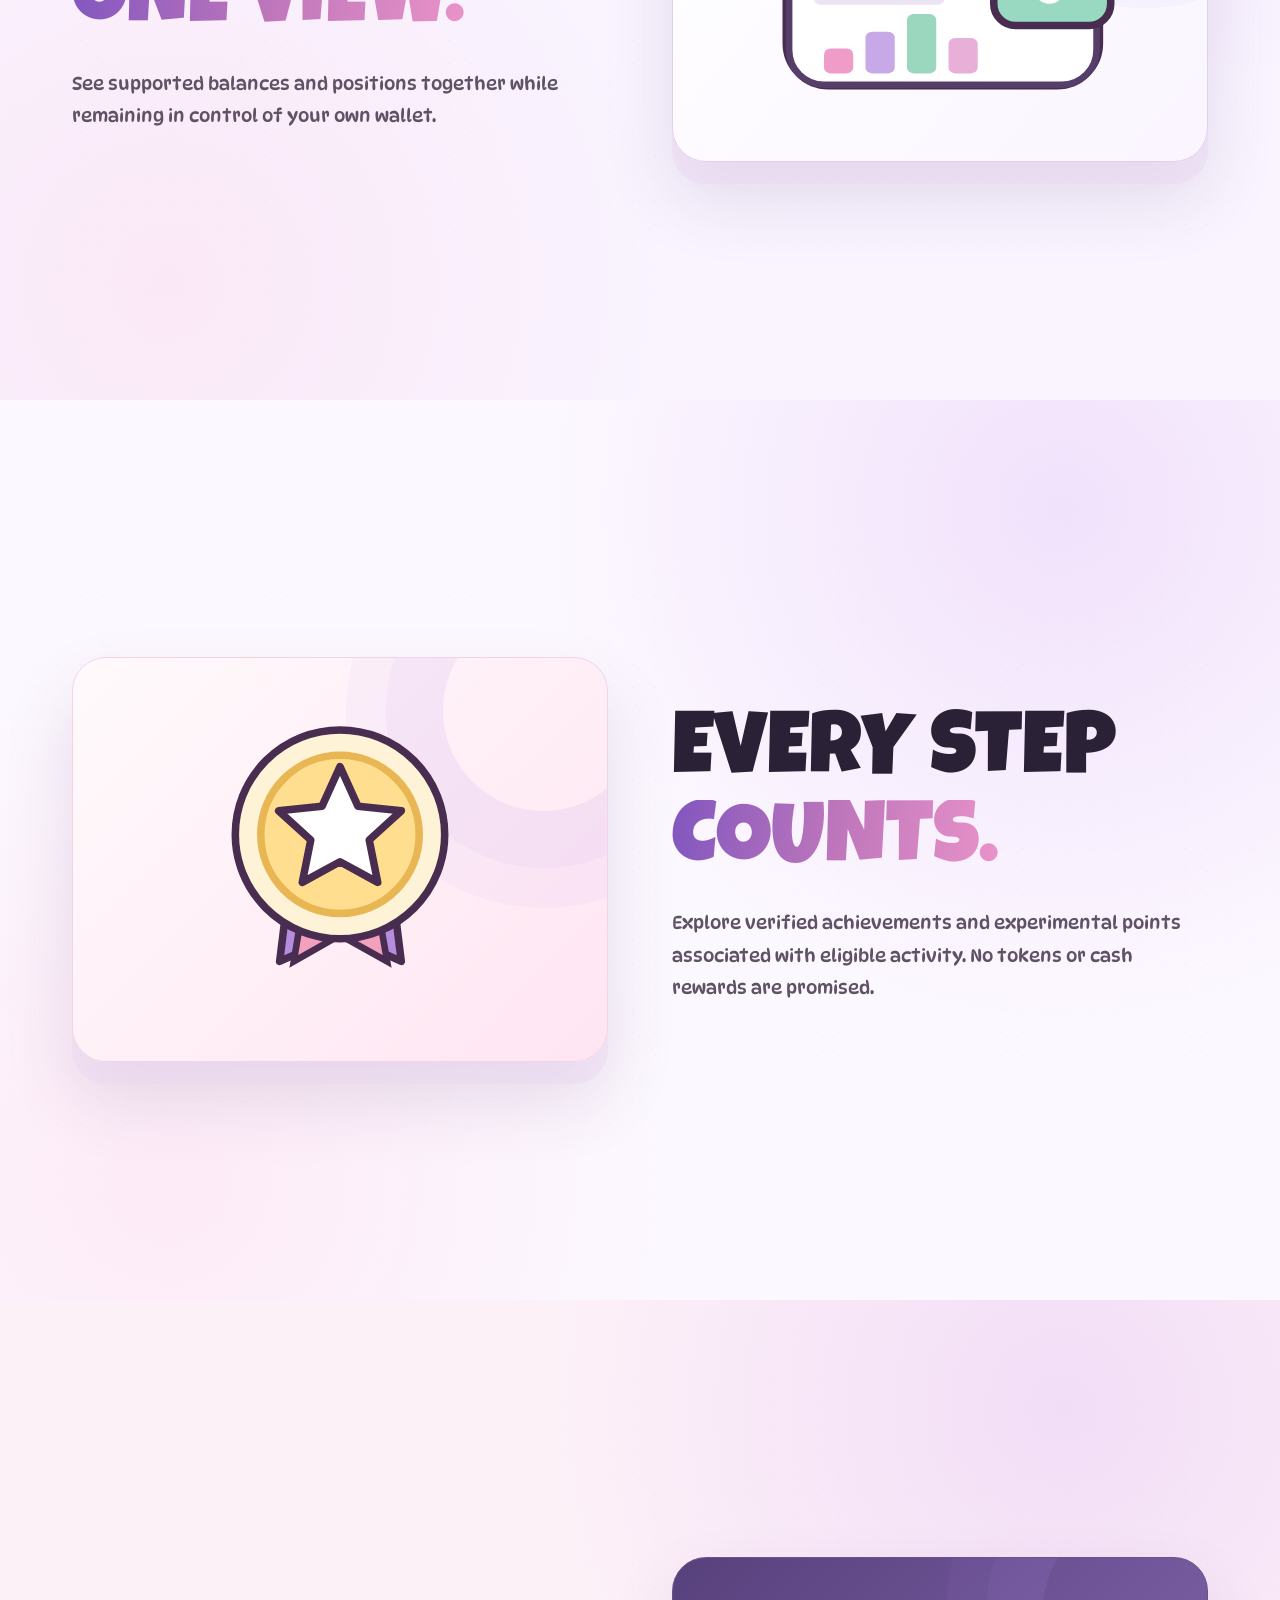
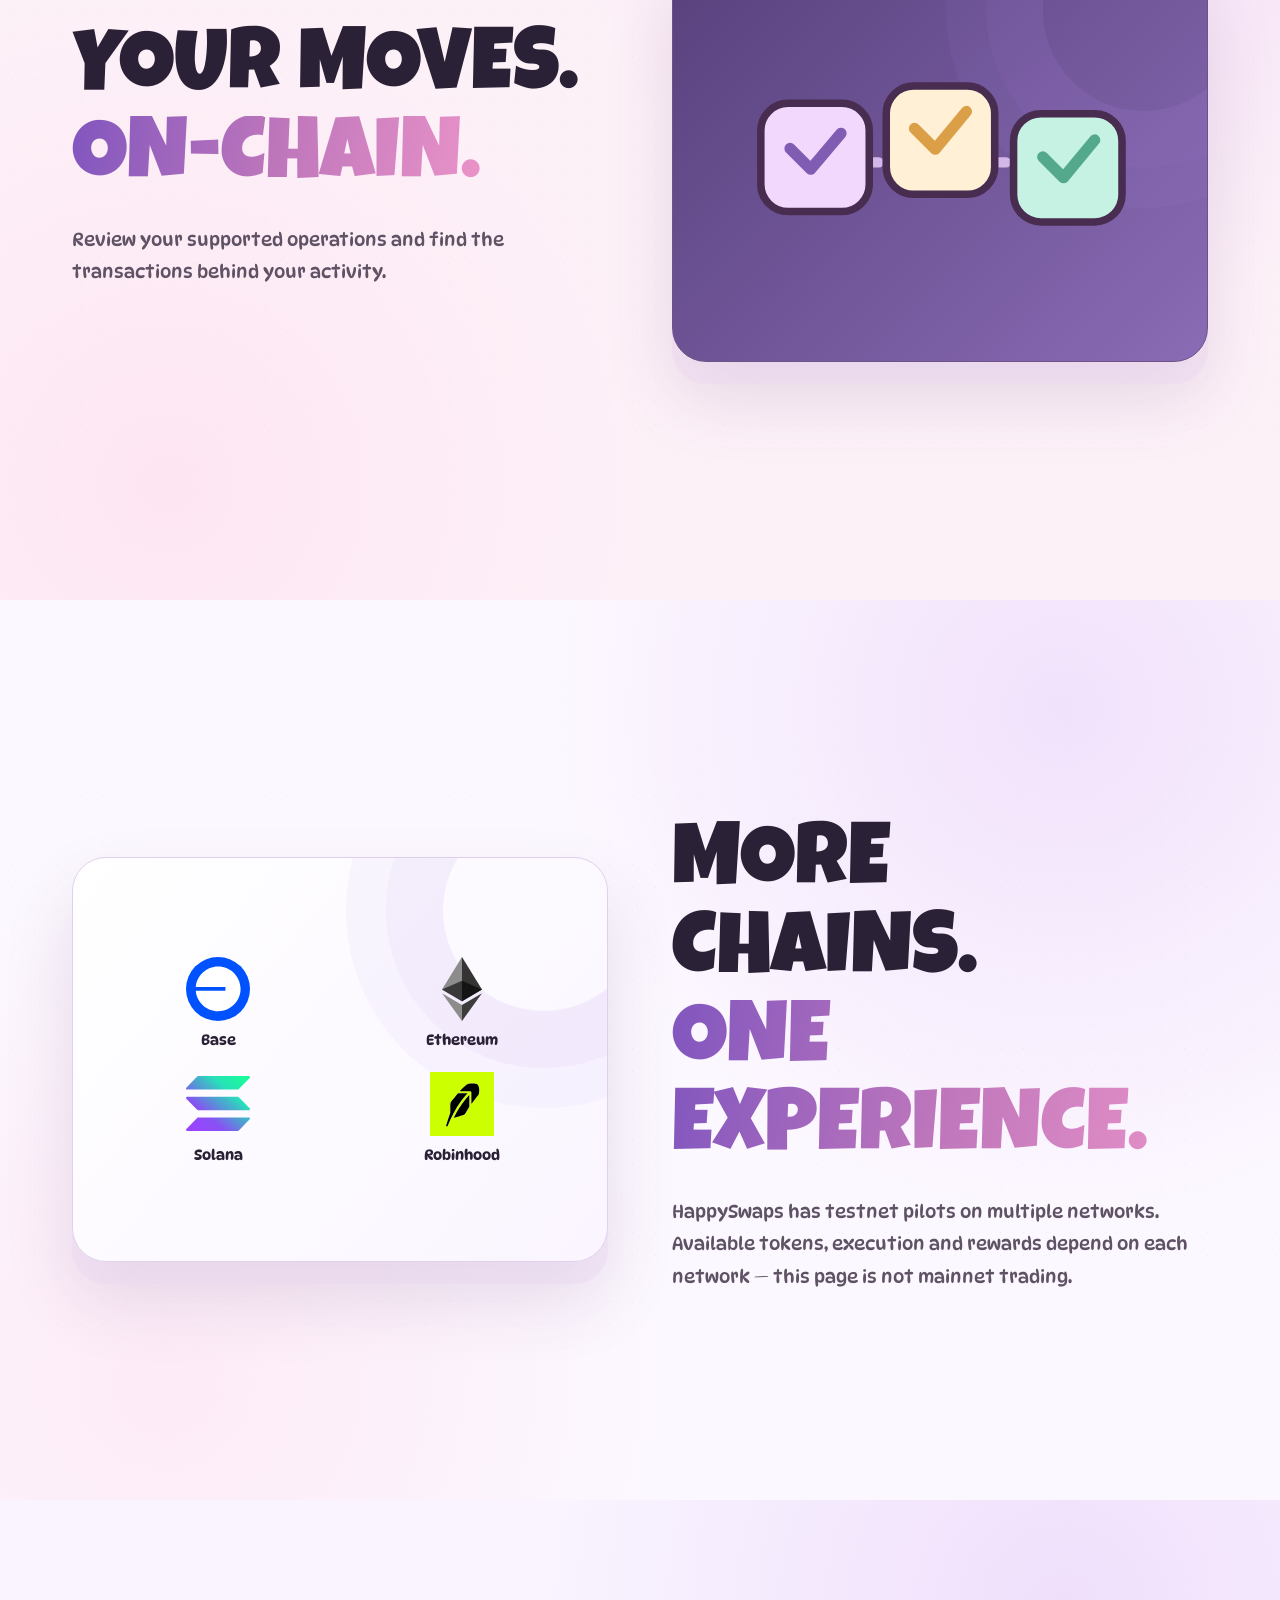
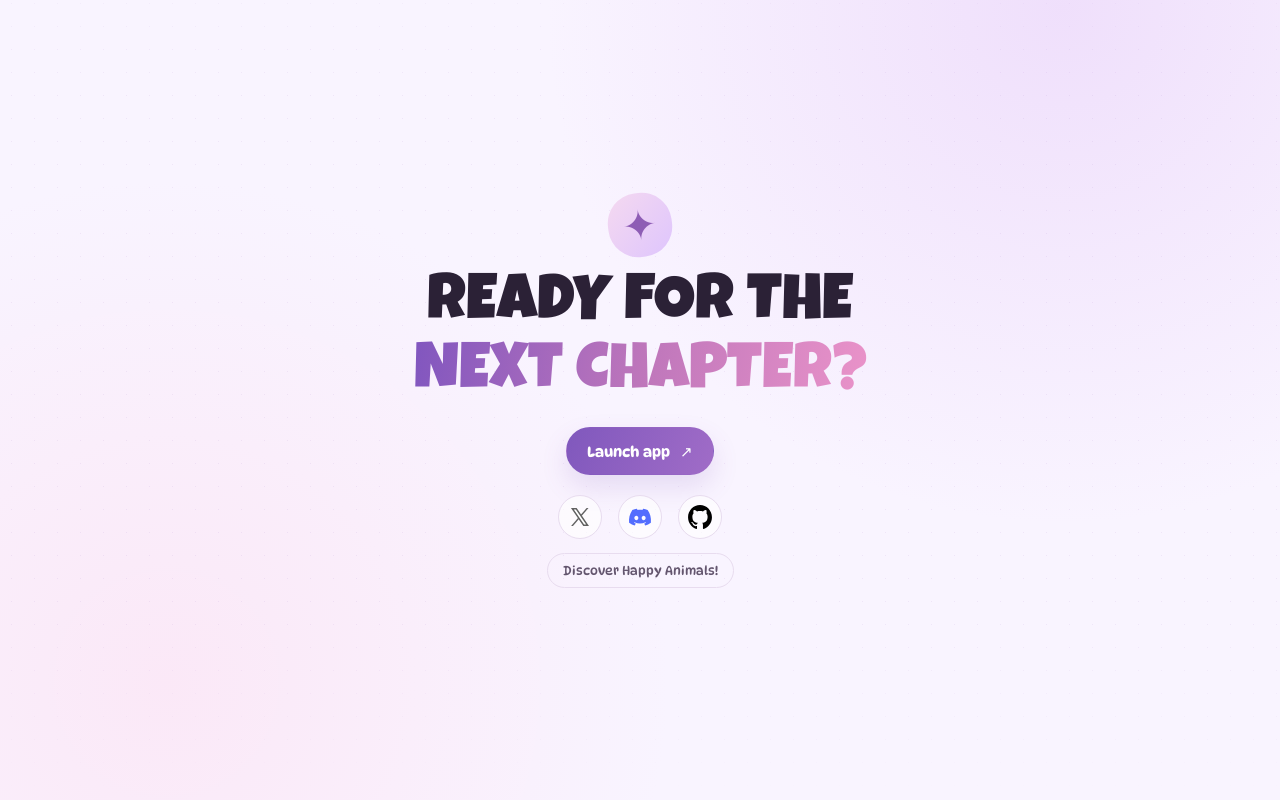
==== commit 1cf7493d: "Complete visible HappySwaps translations across all 14 languages" ====
--- a/happyswaps.html
+++ b/happyswaps.html
@@ -38,8 +38,8 @@
  <div class="mini-head"><strong>HAPPY<span style="color:#9f67c4">SWAPS</span></strong></div>
  <div class="mini-tabs" role="tablist" aria-label="Preview features">
   <button id="tabSwap" role="tab" aria-controls="conceptPanel" aria-selected="true" data-demo="swap">Swap</button>
-  <button id="tabPools" role="tab" aria-controls="conceptPanel" aria-selected="false" tabindex="-1" data-demo="pools">Pools</button>
-  <button id="tabRewards" role="tab" aria-controls="conceptPanel" aria-selected="false" tabindex="-1" data-demo="rewards">Rewards</button>
+  <button id="tabPools" role="tab" aria-controls="conceptPanel" aria-selected="false" tabindex="-1" data-demo="pools" data-i18n="swapsTab.pools">Pools</button>
+  <button id="tabRewards" role="tab" aria-controls="conceptPanel" aria-selected="false" tabindex="-1" data-demo="rewards" data-i18n="swapsTab.rewards">Rewards</button>
  </div><div id="conceptPanel" role="tabpanel" aria-labelledby="tabSwap" aria-live="polite">
  <div class="amount"><span class="amount-label" id="demoLabelA" data-i18n="swapsDemo.send">You send</span><div class="amount-line"><strong id="demoAmountA">0.00</strong><span class="coin-label"><img id="demoCoinA" src="./assets/happyswaps/logos_blockchain/logo_blockchain_ethereum.svg" alt=""><span id="demoSymbolA">ETH</span></span></div></div>
  <span class="switch-icon" aria-hidden="true">↕</span>
--- a/css/happyswaps.css
+++ b/css/happyswaps.css
@@ -206,3 +206,21 @@
 
 .nav-shell{background:transparent;backdrop-filter:none;border-bottom:0}
 body.past-intro .header .language-selector{visibility:hidden;pointer-events:none}
+
+/* Center branding and language control without shifting between sections. */
+.header{flex-direction:column;justify-content:center;gap:8px;min-height:0}
+.brand{justify-content:center}
+.header-end{justify-content:center}
+.header .language-selector{min-height:30px}
+body.past-intro .header-end{display:none}
+.screen{padding-top:150px}
+#start{padding-top:150px}
+@media(max-width:760px){.nav-shell{padding:8px 12px}.header{gap:6px}.screen{padding-top:128px}#start{padding-top:128px}}
+
+@media(min-width:761px){
+ .header{position:relative;flex-direction:row;min-height:65px}
+ .header-end{position:absolute;right:0;top:50%;transform:translateY(-50%)}
+ .screen,#start{padding-top:105px}
+}
+
+.wordmark small{font-family:"DynaPuff",sans-serif}
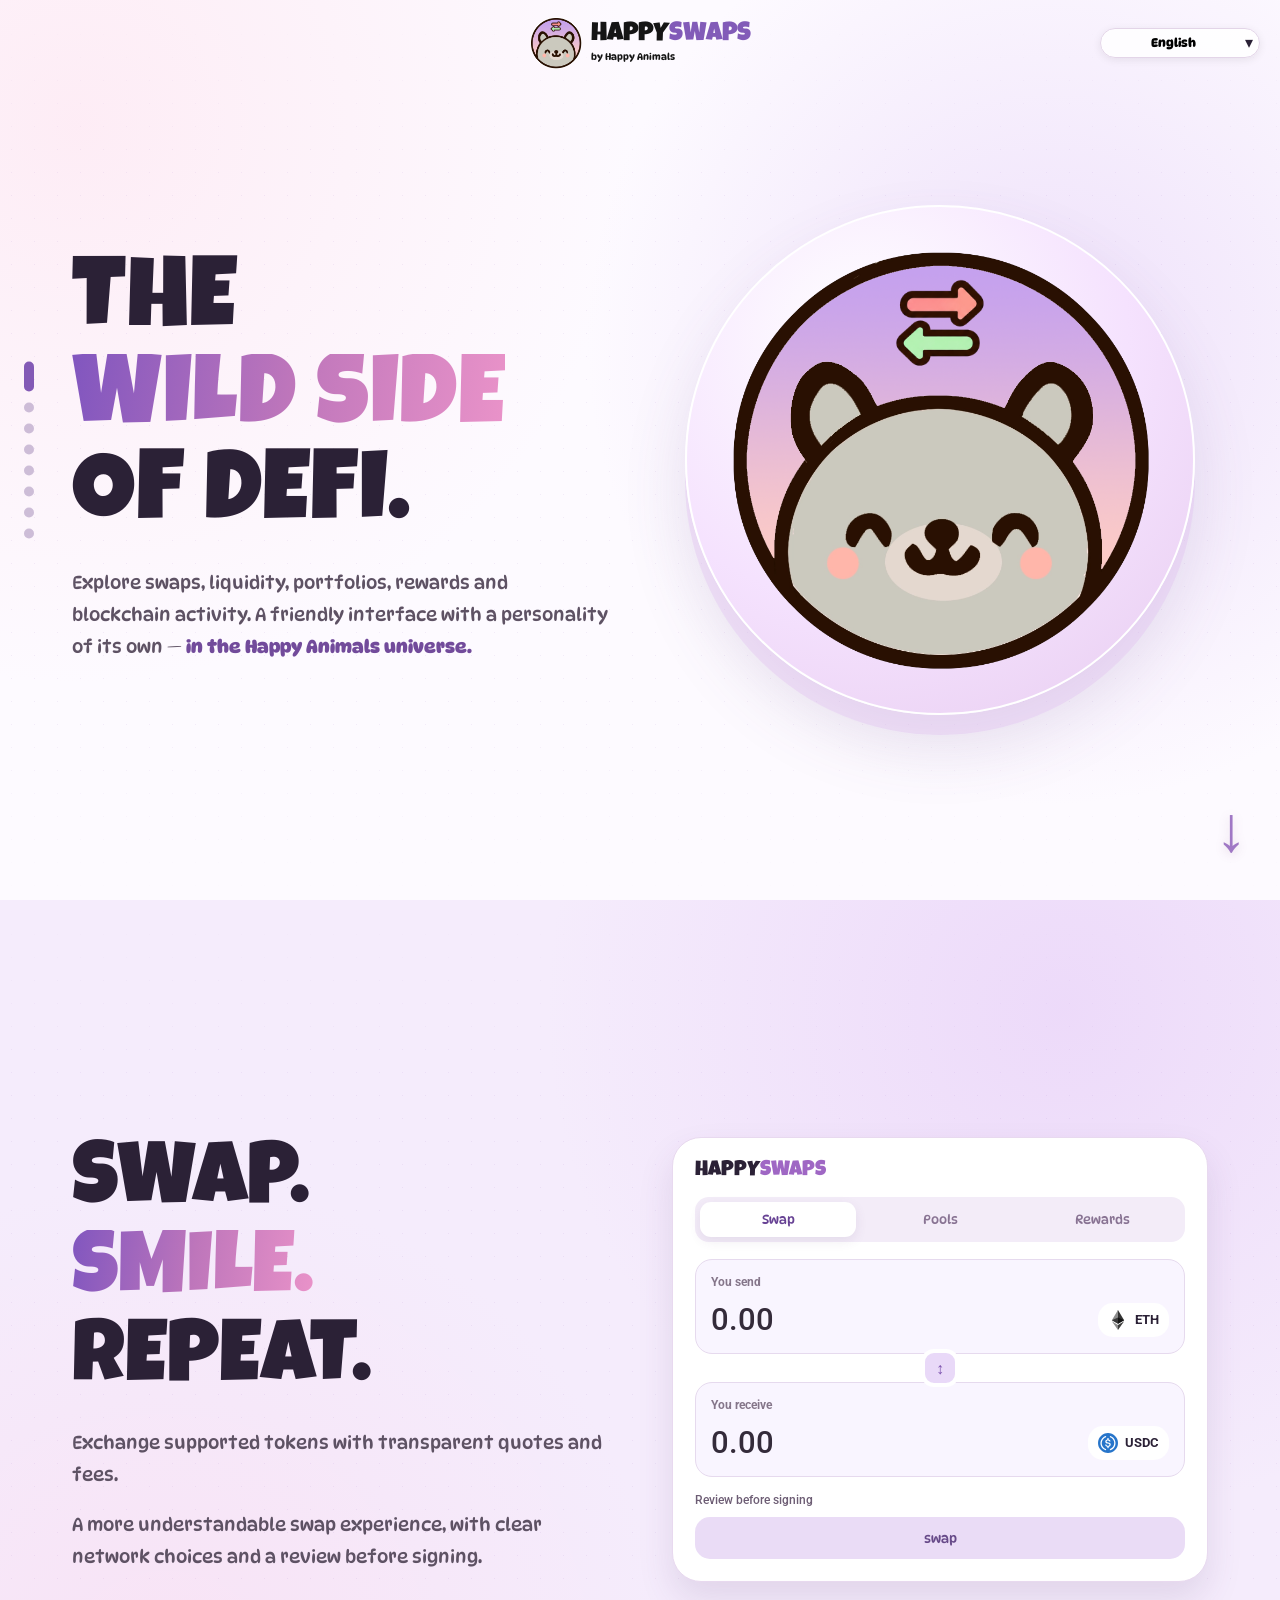
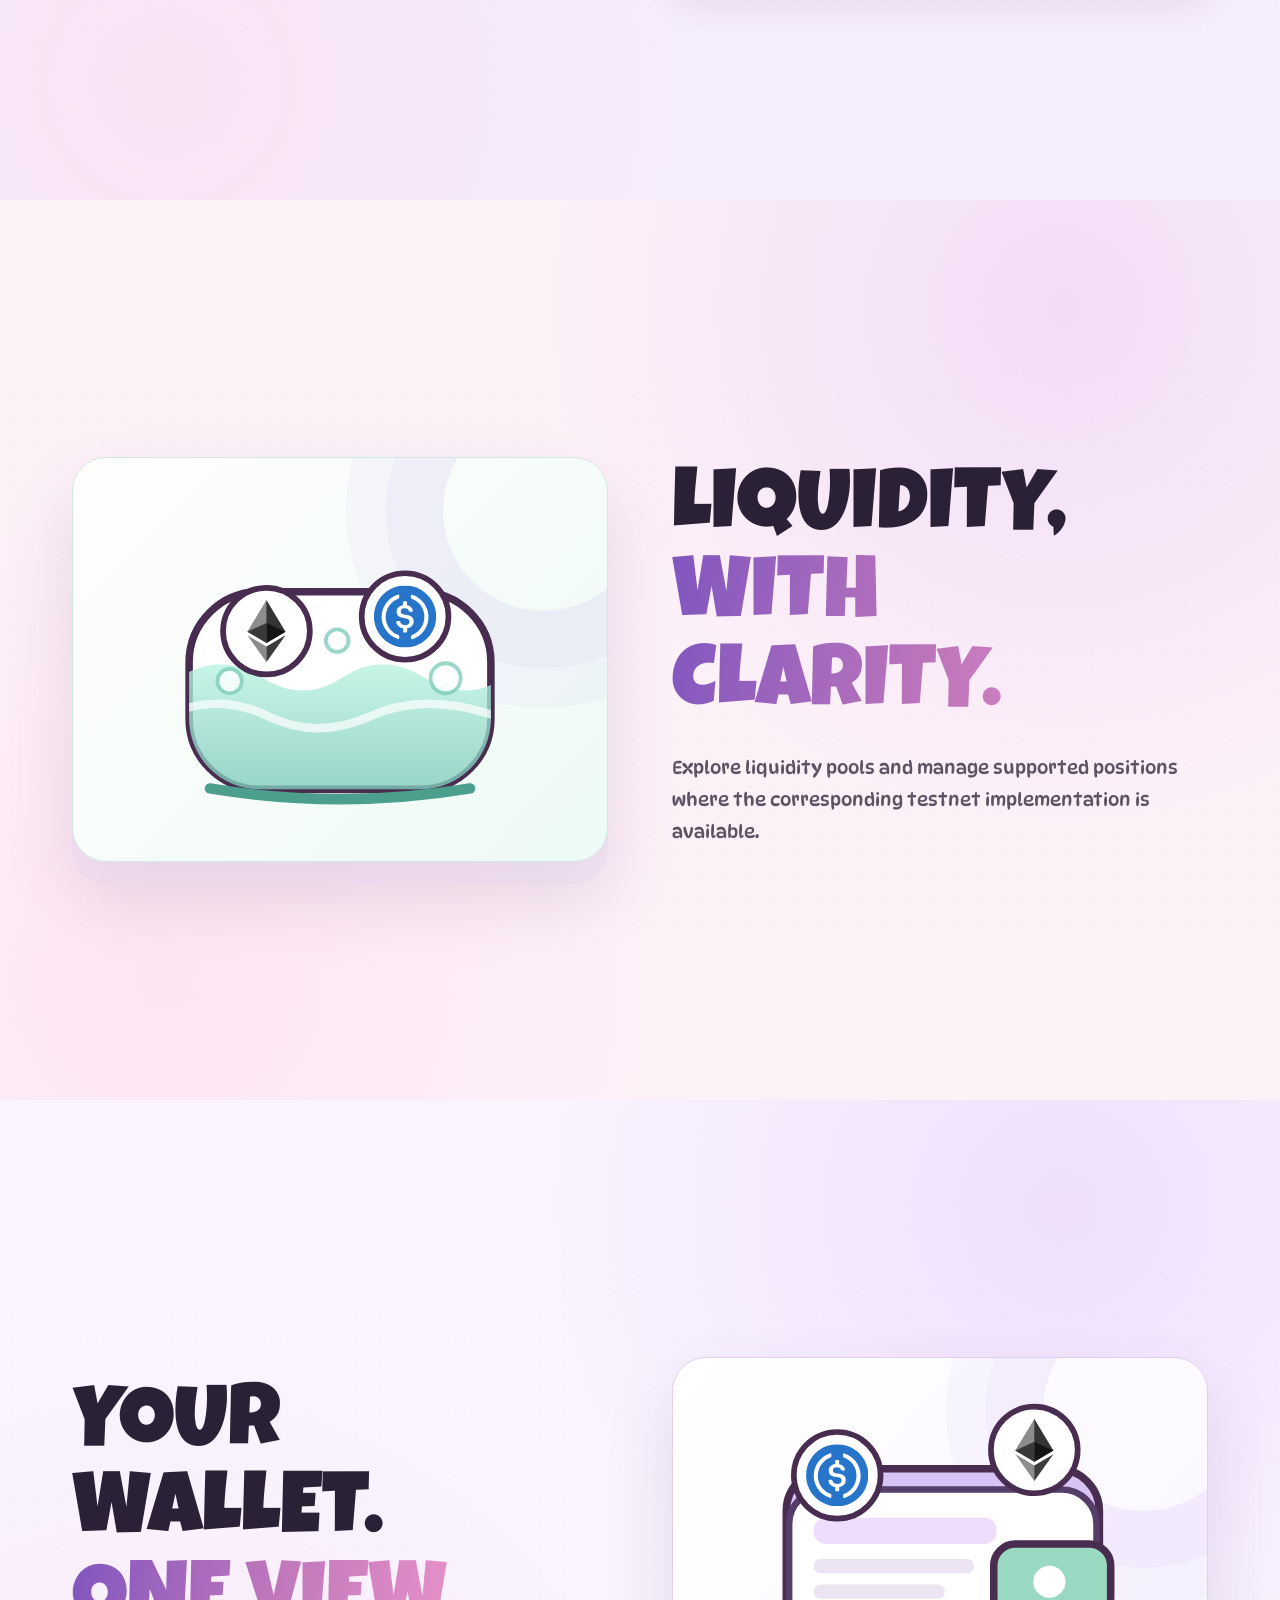
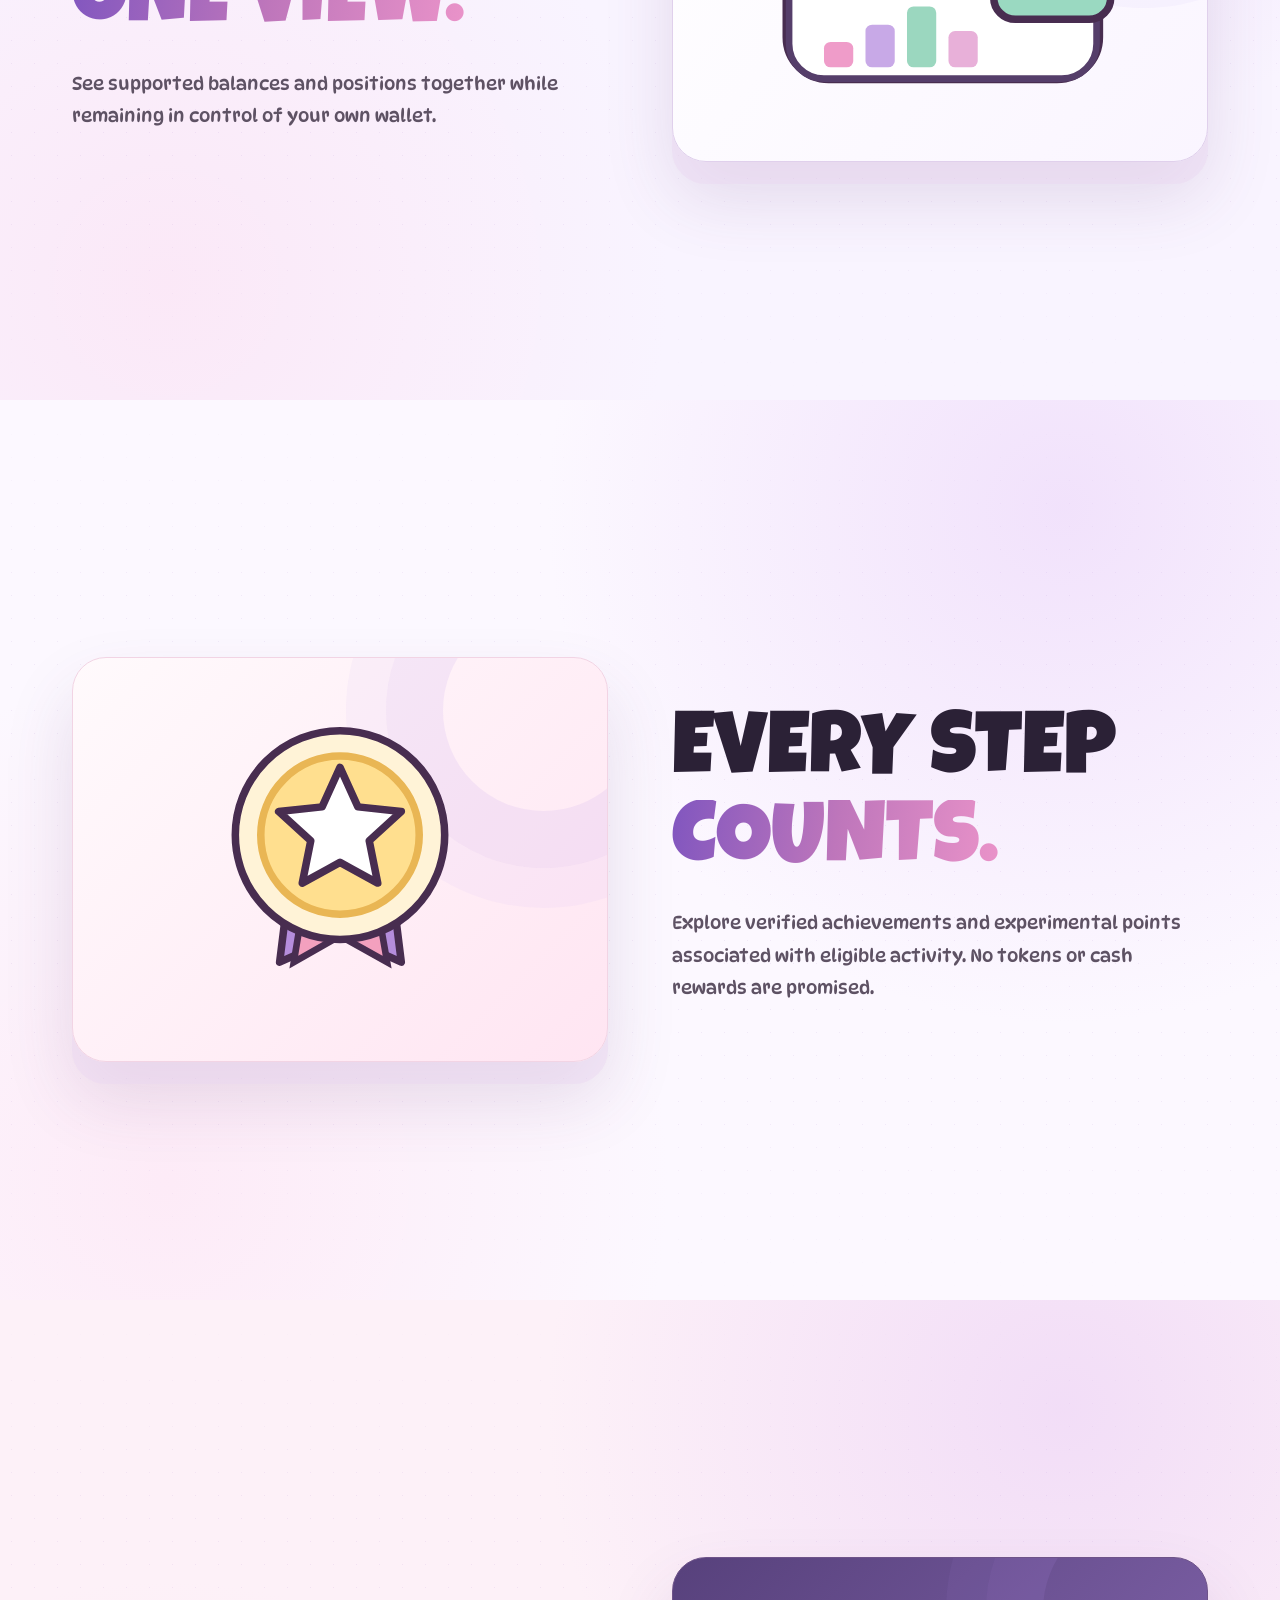
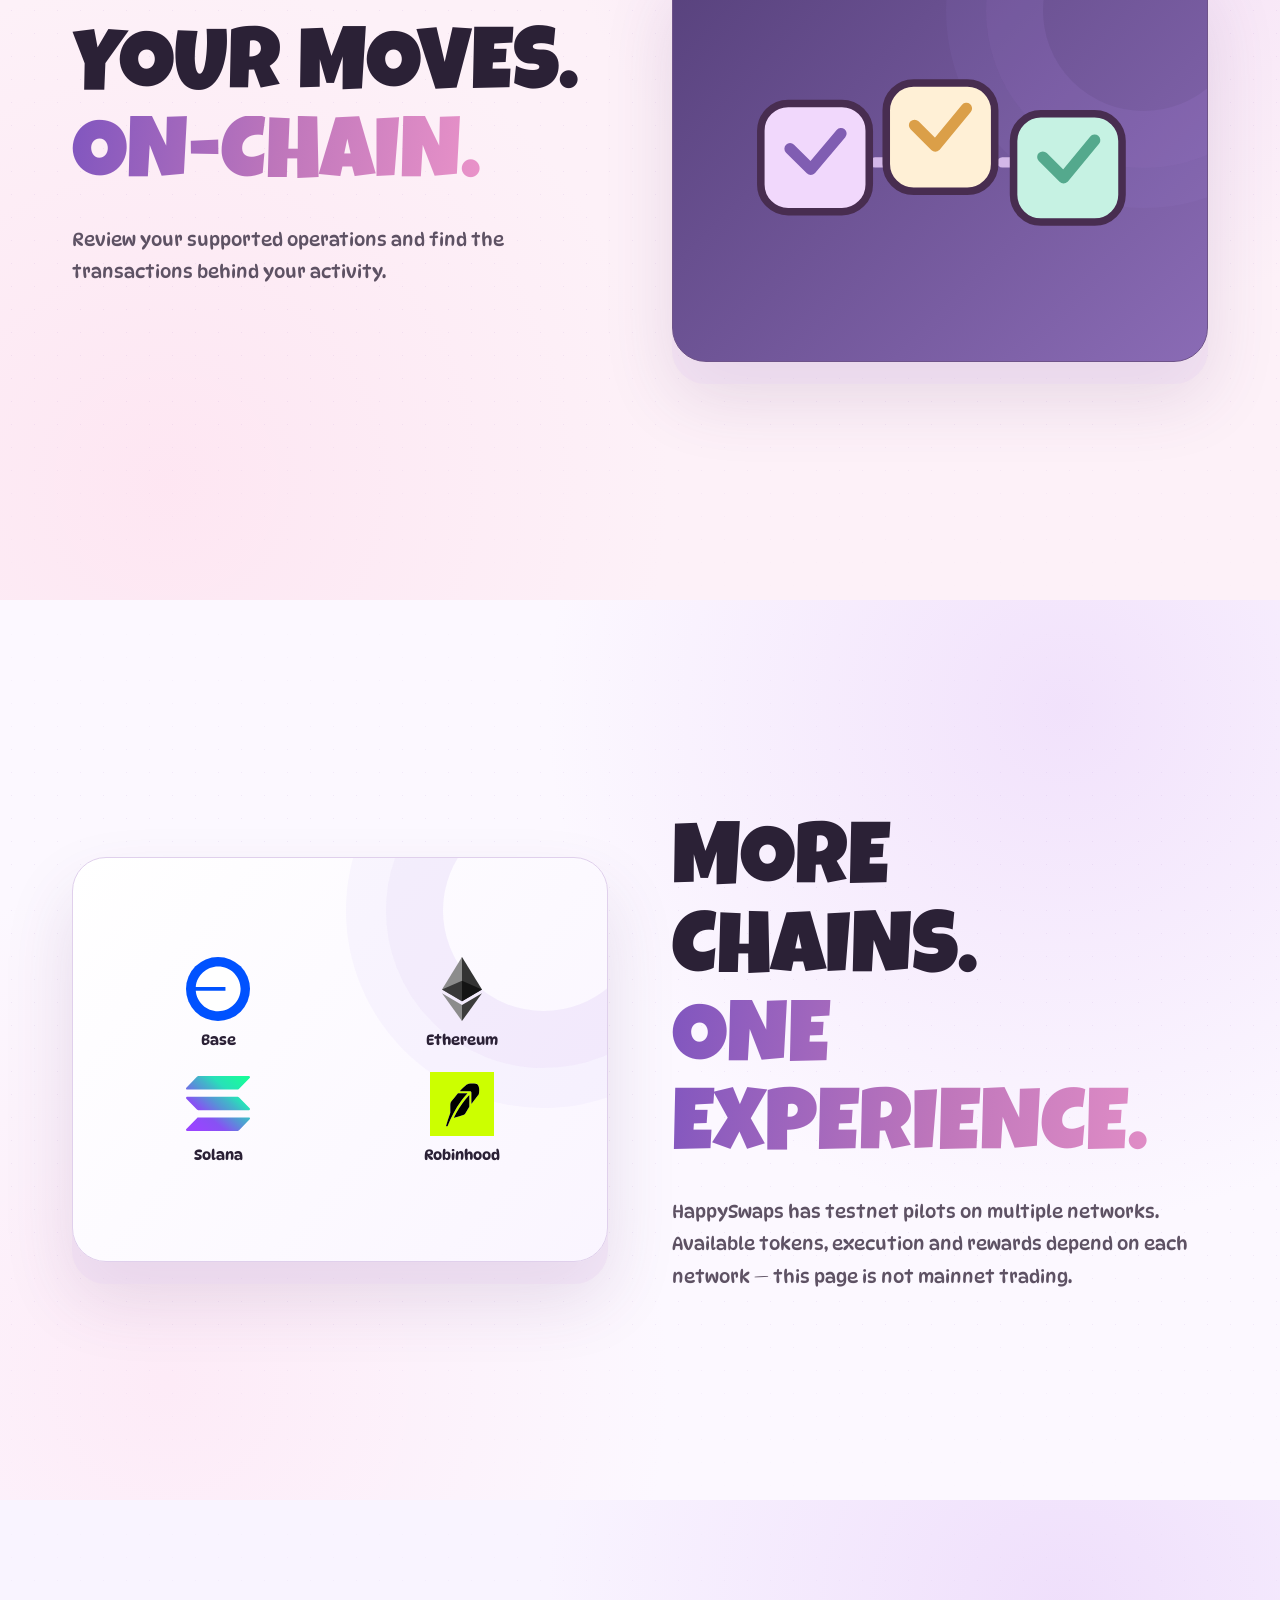
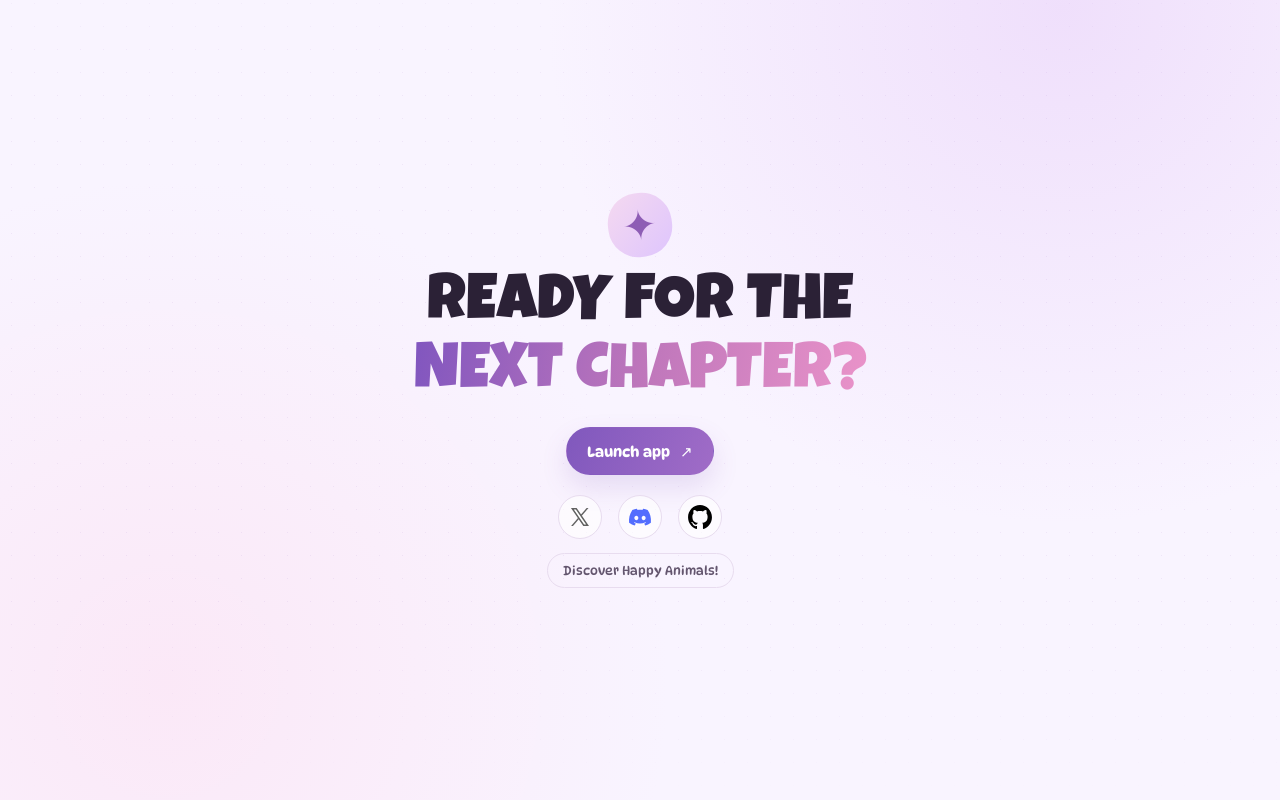
==== commit c6d81b41: "Match landing wordmark to app with lilac SWAPS and dark DynaPuff attribution" ====
--- a/happyswaps.html
+++ b/happyswaps.html
@@ -20,7 +20,7 @@
    <img src="./assets/happyswaps/logo_happyswaps_base.png" alt="">
    <img class="brand-arrow top" src="./assets/happyswaps/logo_happyswaps_flecha_rosa.png" alt="">
    <img class="brand-arrow bottom" src="./assets/happyswaps/logo_happyswaps_flecha_verde.png" alt="">
-  </span><span class="wordmark"><strong>HAPPYSWAPS</strong><small>BY HAPPY ANIMALS</small></span></a>
+  </span><span class="wordmark"><strong>HAPPY<span class="wordmark-swaps">SWAPS</span></strong><small>by Happy Animals</small></span></a>
 
 <div class="header-end"><div class="language-selector"><select id="languageSelector" class="language-selector__select" aria-label="Select language"></select><span class="language-selector__arrow" aria-hidden="true">▾</span></div>
 </div></header></div>
--- a/css/happyswaps.css
+++ b/css/happyswaps.css
@@ -224,3 +224,8 @@
 }
 
 .wordmark small{font-family:"DynaPuff",sans-serif}
+
+/* Stable brand colors shared with the HappySwaps app. */
+.wordmark strong{color:#151515}
+.wordmark-swaps{color:#825bb8}
+.wordmark small{font-family:"DynaPuff",sans-serif;color:#151515;letter-spacing:0;font-weight:500}
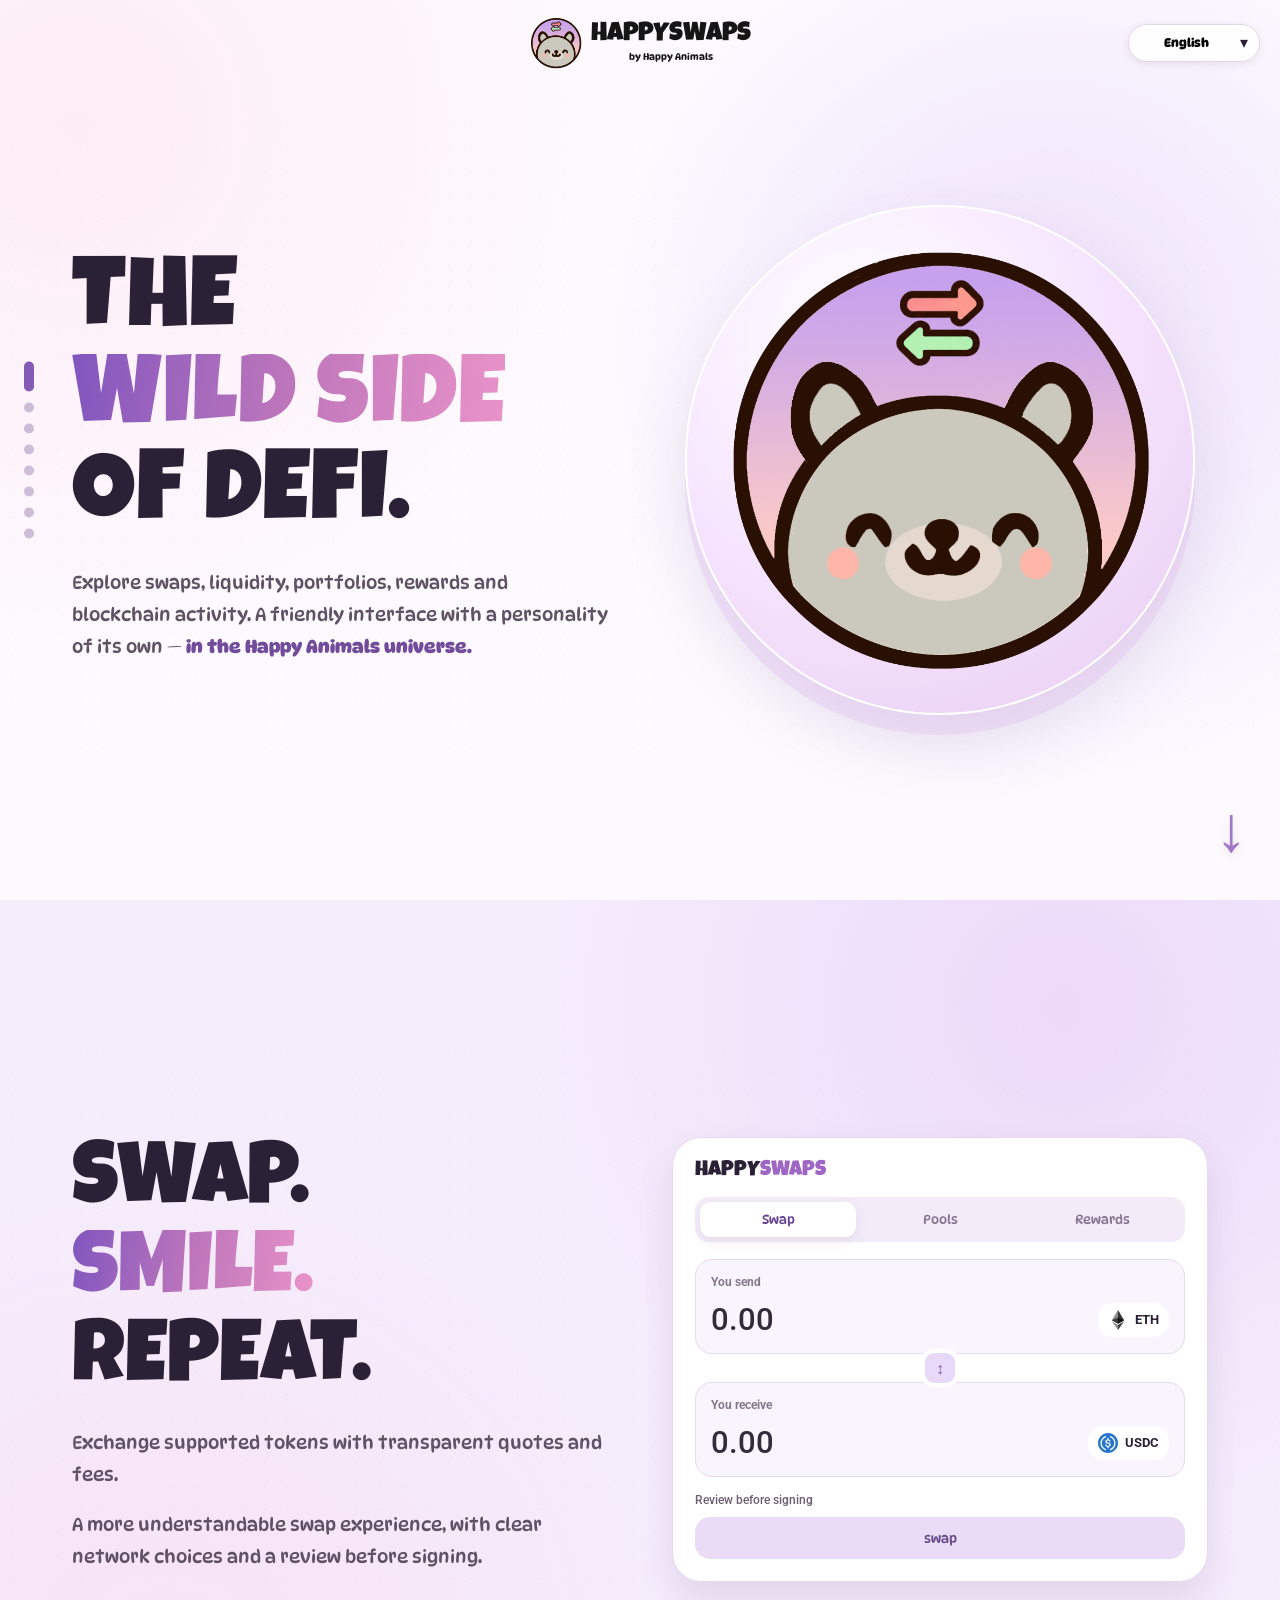
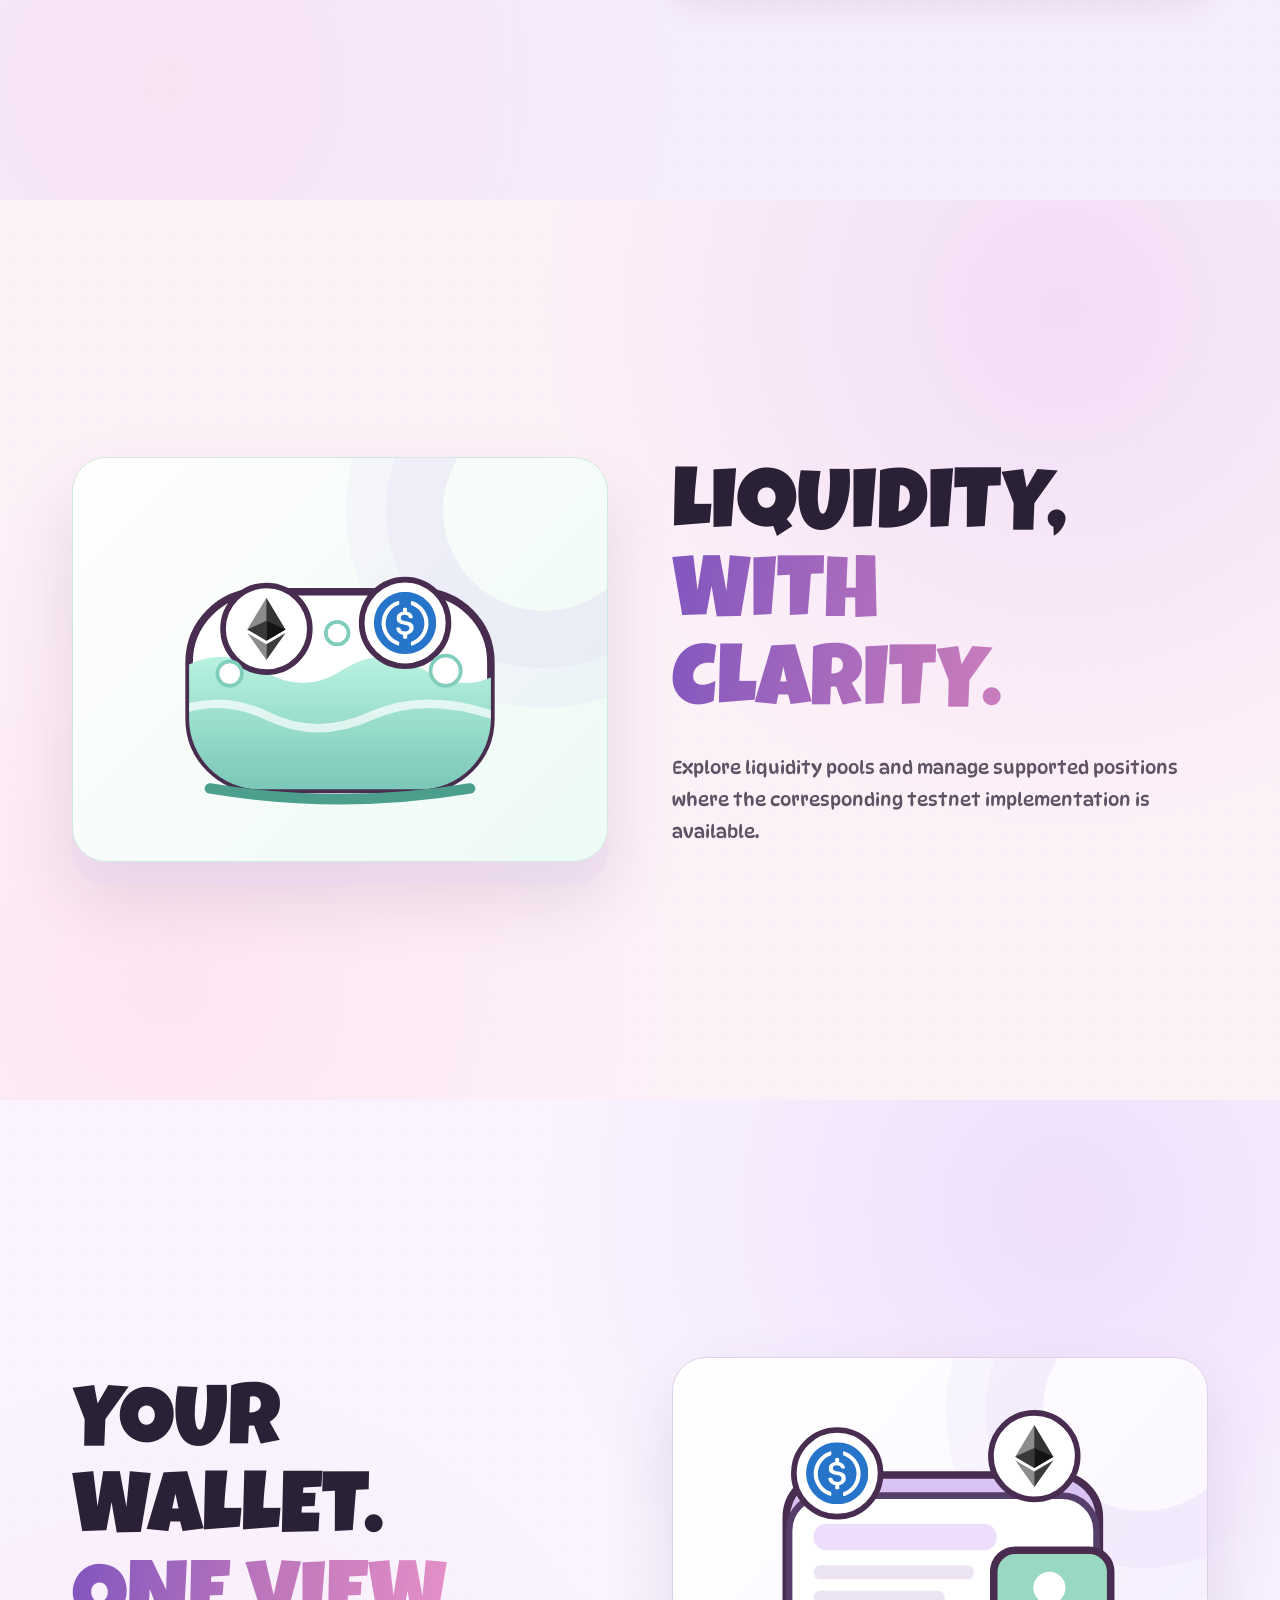
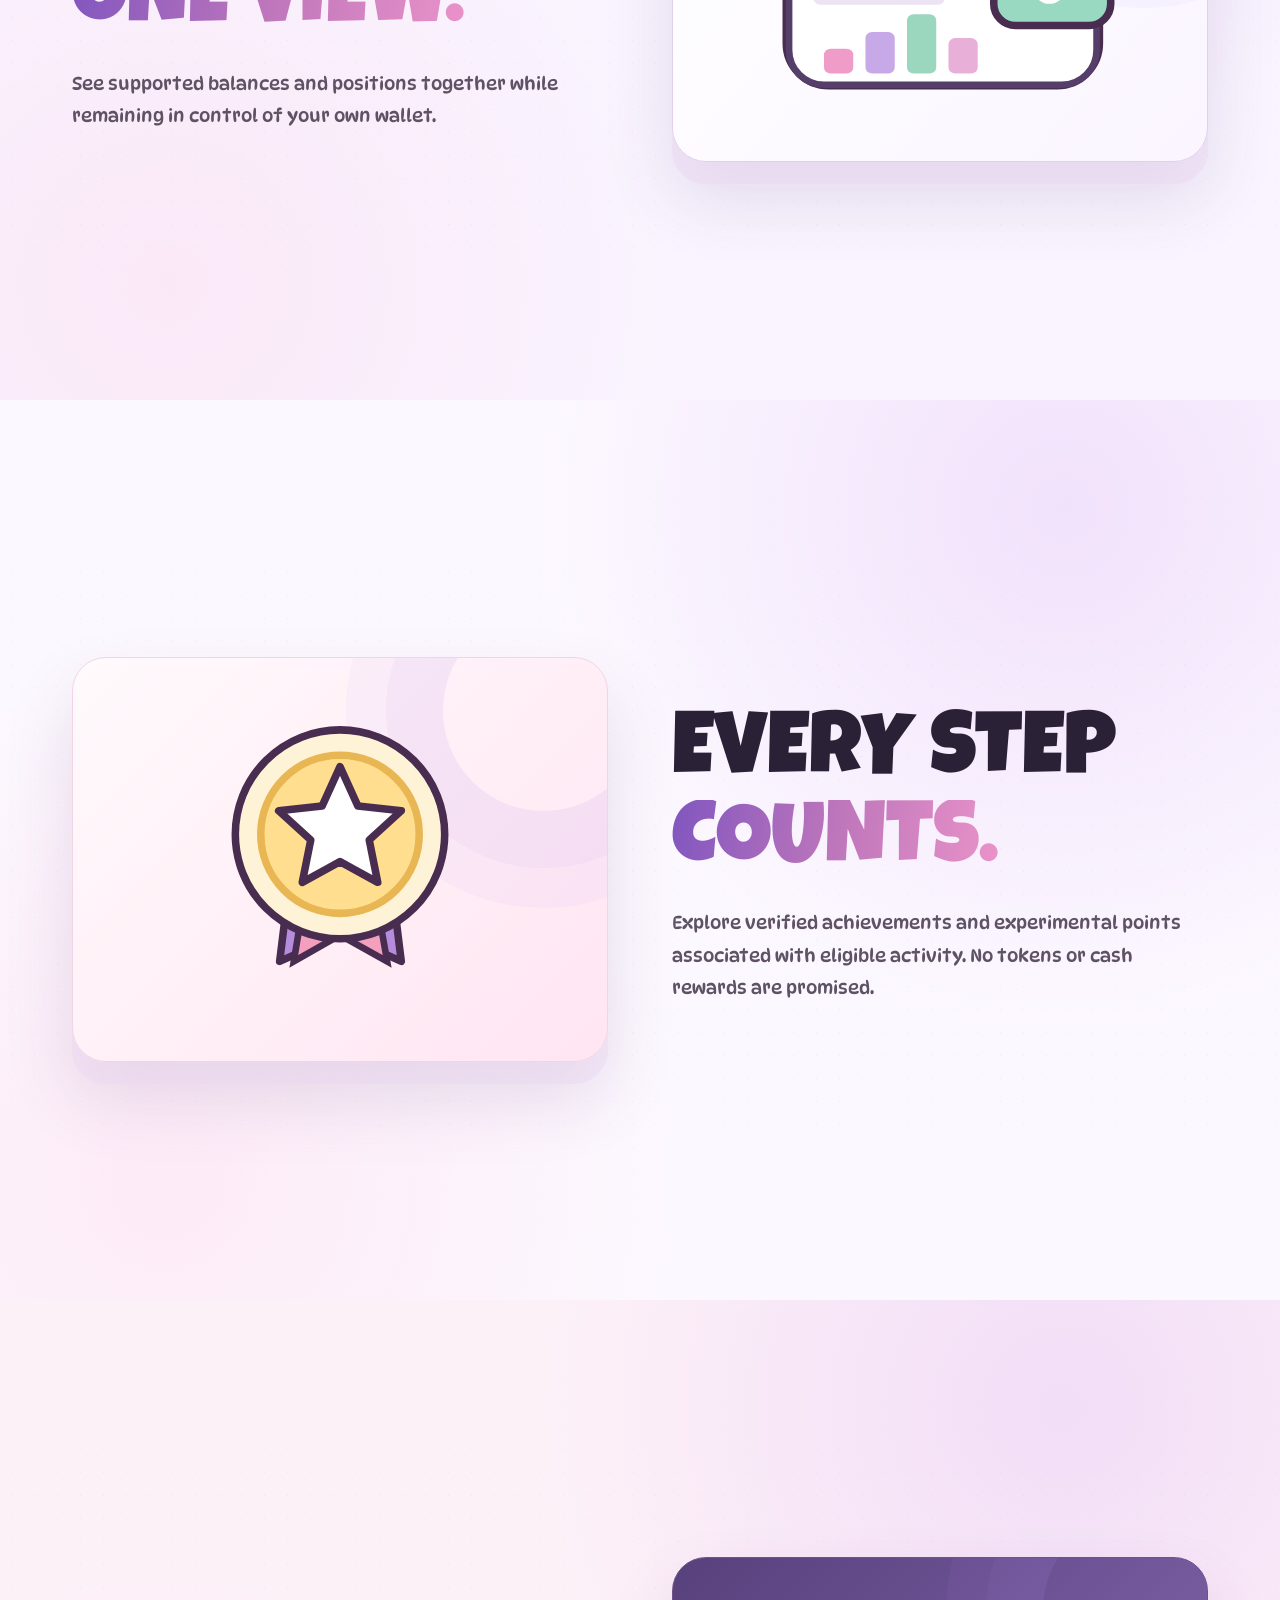
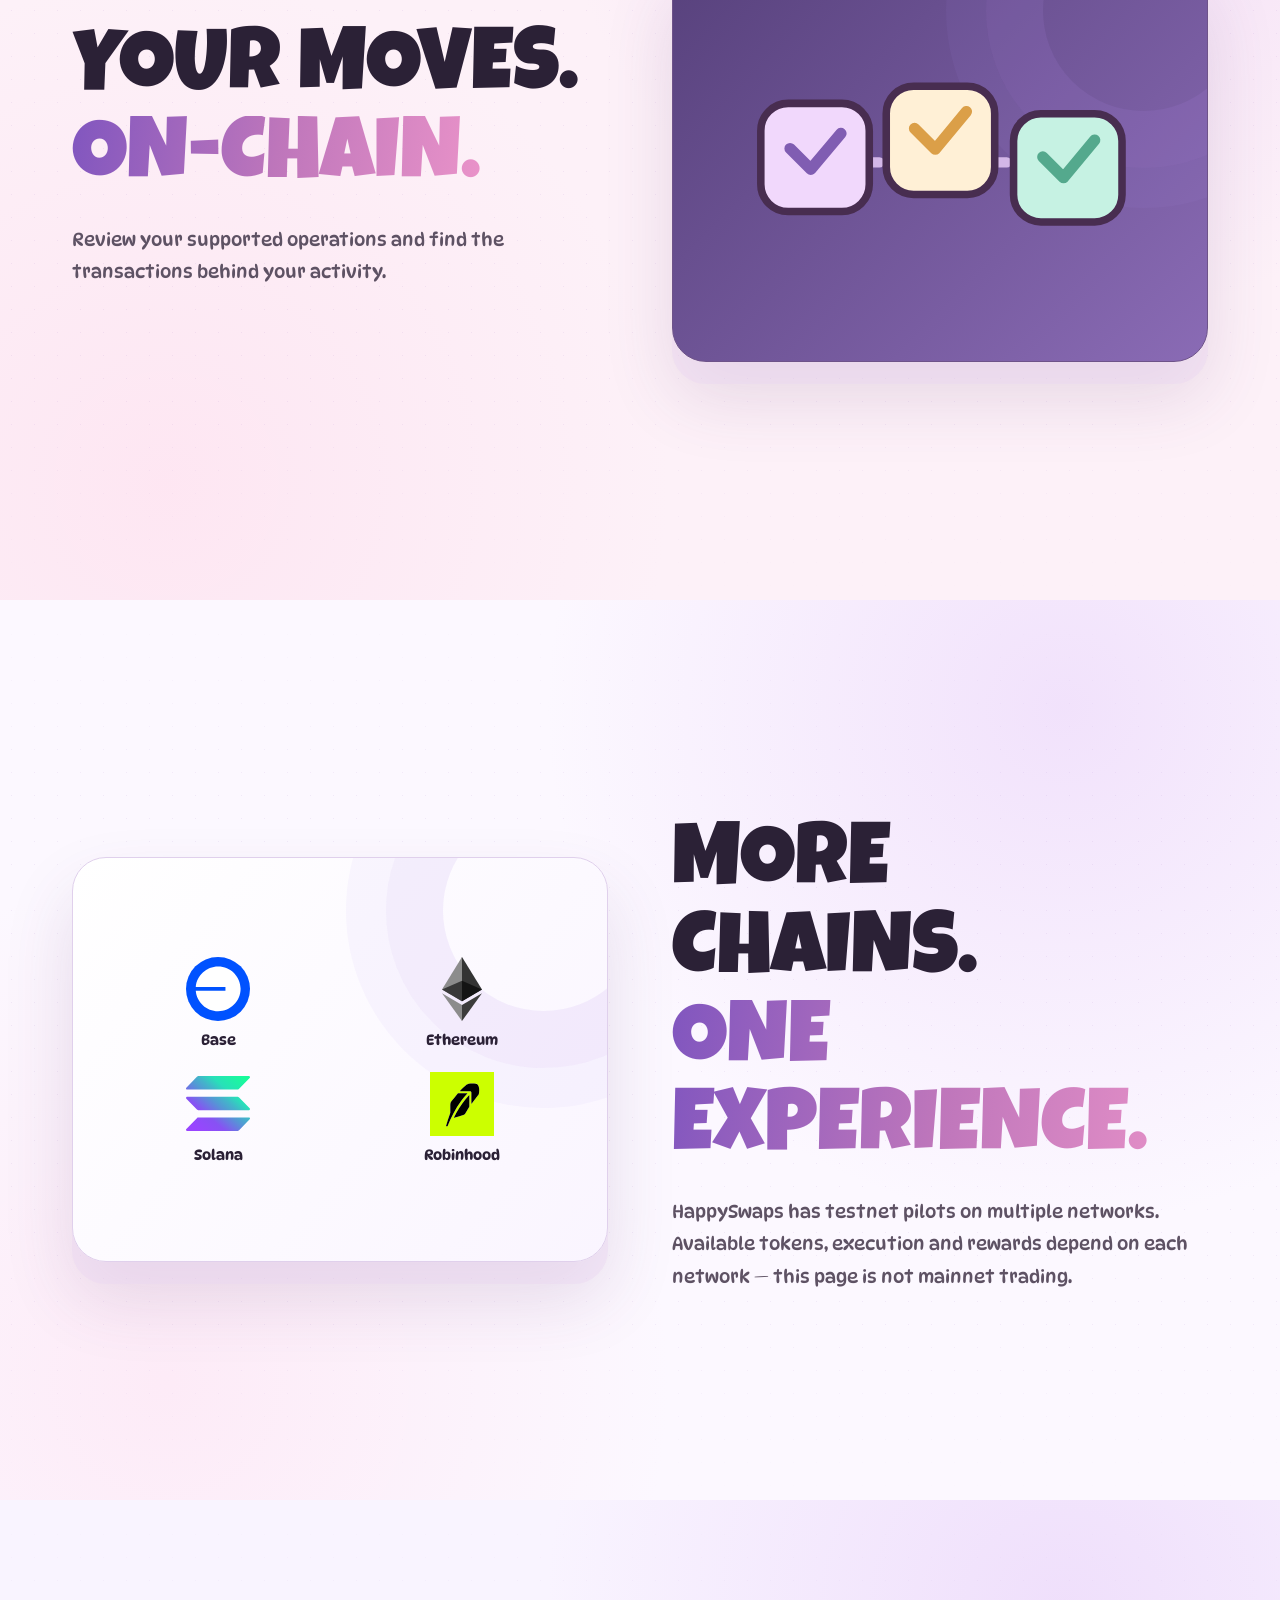
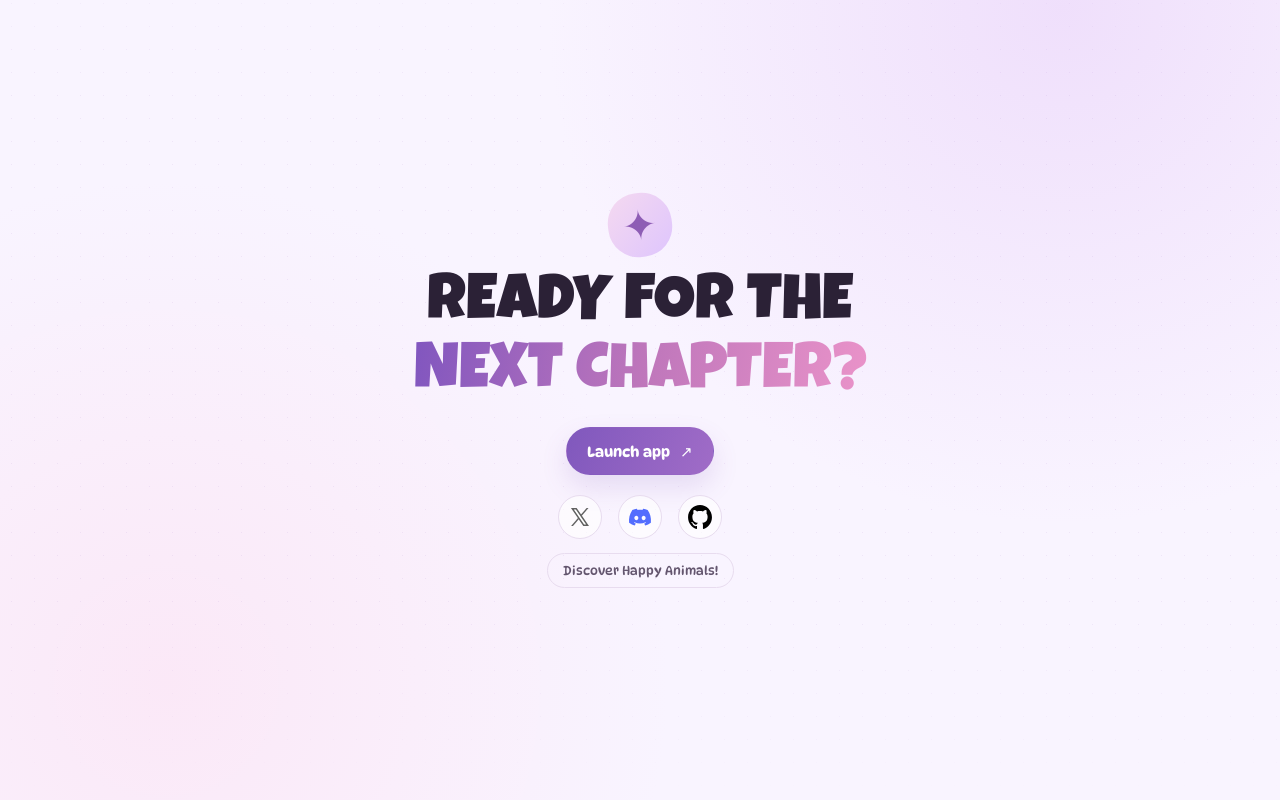
==== commit 668646a9: "Polish compact mobile HappySwaps header" ====
--- a/happyswaps.html
+++ b/happyswaps.html
@@ -22,7 +22,7 @@
    <img class="brand-arrow bottom" src="./assets/happyswaps/logo_happyswaps_flecha_verde.png" alt="">
   </span><span class="wordmark"><strong>HAPPY<span class="wordmark-swaps">SWAPS</span></strong><small>by Happy Animals</small></span></a>
 
-<div class="header-end"><div class="language-selector"><select id="languageSelector" class="language-selector__select" aria-label="Select language"></select><span class="language-selector__arrow" aria-hidden="true">▾</span></div>
+<div class="header-end"><div class="language-selector"><span class="language-selector__current" aria-hidden="true">EN</span><select id="languageSelector" class="language-selector__select" aria-label="Select language"></select><span class="language-selector__arrow" aria-hidden="true">▾</span></div>
 </div></header></div>
 <main id="main">
 <section class="screen screen-intro" id="intro" data-screen="1" aria-labelledby="introTitle"><div class="frame stage">
--- a/css/happyswaps.css
+++ b/css/happyswaps.css
@@ -227,5 +227,72 @@
 
 /* Stable brand colors shared with the HappySwaps app. */
 .wordmark strong{color:#151515}
-.wordmark-swaps{color:#825bb8}
+.wordmark-swaps{color:inherit}
 .wordmark small{font-family:"DynaPuff",sans-serif;color:#151515;letter-spacing:0;font-weight:500}
+
+
+/* Keep the two-line wordmark optically centered. */
+.wordmark{align-items:center;text-align:center}
+
+/* Keep the language arrow inside one compact selector capsule. */
+.header .language-selector{
+ position:relative;
+ display:inline-flex;
+ align-items:center;
+ width:132px;
+ min-width:118px;
+ max-width:160px;
+ padding:0;
+ gap:0;
+ overflow:hidden;
+}
+.header .language-selector__select{
+ display:block;
+ width:100%;
+ min-width:0;
+ min-height:36px;
+ padding:0 30px 0 14px;
+ text-align:center;
+ text-align-last:center;
+}
+.header .language-selector__arrow{
+ position:absolute;
+ top:50%;
+ right:11px;
+ transform:translateY(-50%);
+ line-height:1;
+ pointer-events:none;
+}
+@media(max-width:430px){
+ .header .language-selector{width:116px;min-width:108px;max-width:120px;padding:0}
+ .header .language-selector__select{min-height:33px;padding:0 26px 0 10px}
+ .header .language-selector__arrow{right:9px}
+}
+
+
+/* Mobile header: one compact row, with a short language control. */
+.language-selector__current{display:none}
+@media(max-width:760px){
+ .header{flex-direction:row;justify-content:space-between;width:100%;min-height:54px;gap:10px}
+ .brand{justify-content:flex-start}
+ .brand-mark{width:38px;height:38px;flex-basis:38px}
+ .wordmark strong{font-size:1.22rem}
+ .wordmark small{font-size:.5rem}
+ .header-end{position:static;display:flex!important;flex:0 0 auto}
+ body.past-intro .header-end{display:none!important}
+ .header .language-selector{width:72px;min-width:72px;max-width:72px;min-height:34px}
+ .header .language-selector__select{position:absolute;inset:0;width:100%;height:100%;min-height:0;padding:0;opacity:0;cursor:pointer}
+ .header .language-selector__current{display:block;width:100%;padding-right:20px;text-align:center;font-size:.72rem;font-weight:600;text-transform:uppercase}
+ .header .language-selector__arrow{right:10px}
+ .screen,#start{padding-top:90px}
+}
+@media(max-width:430px){
+ .nav-shell{padding:8px 11px}
+ .header{gap:7px}
+ .brand{gap:7px}
+ .brand-mark{width:34px;height:34px;flex-basis:34px}
+ .wordmark strong{font-size:1.08rem}
+ .wordmark small{font-size:.46rem}
+ .header .language-selector{width:64px;min-width:64px;max-width:64px}
+ .screen,#start{padding-top:84px}
+}
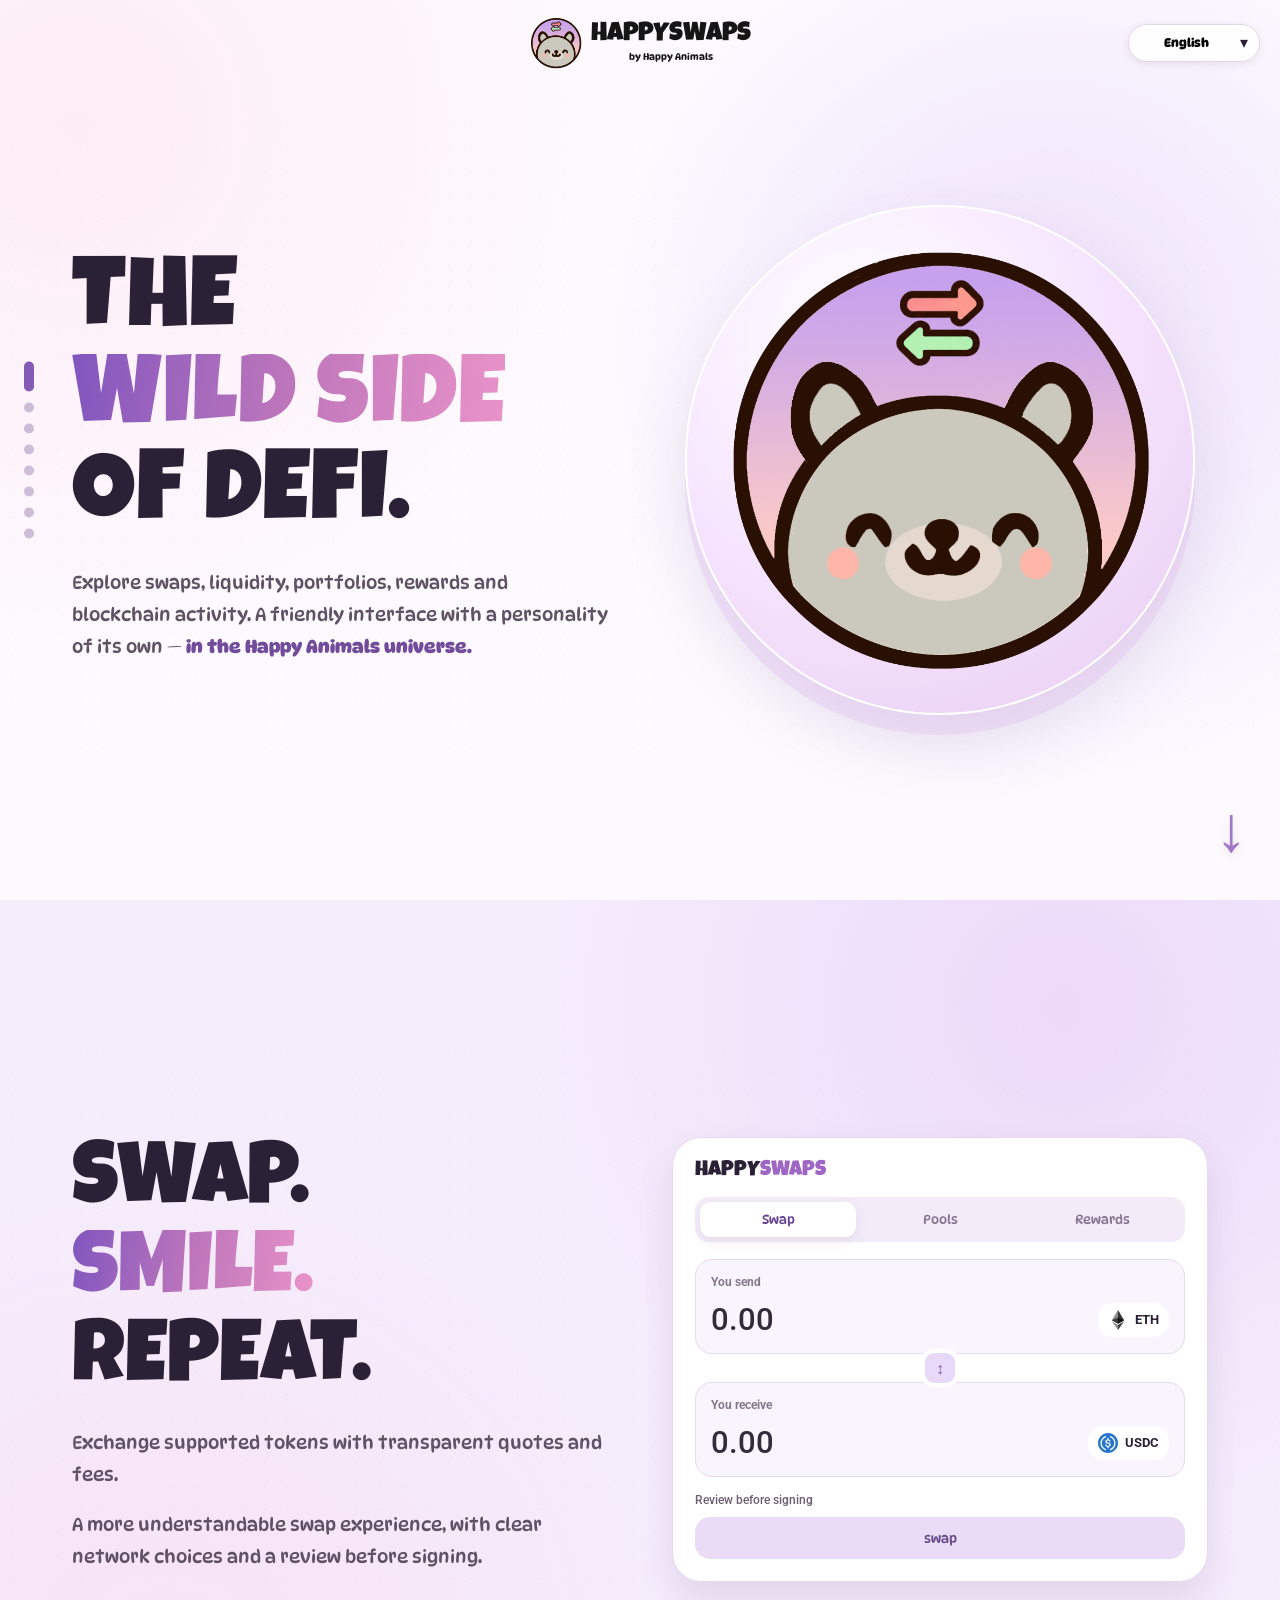
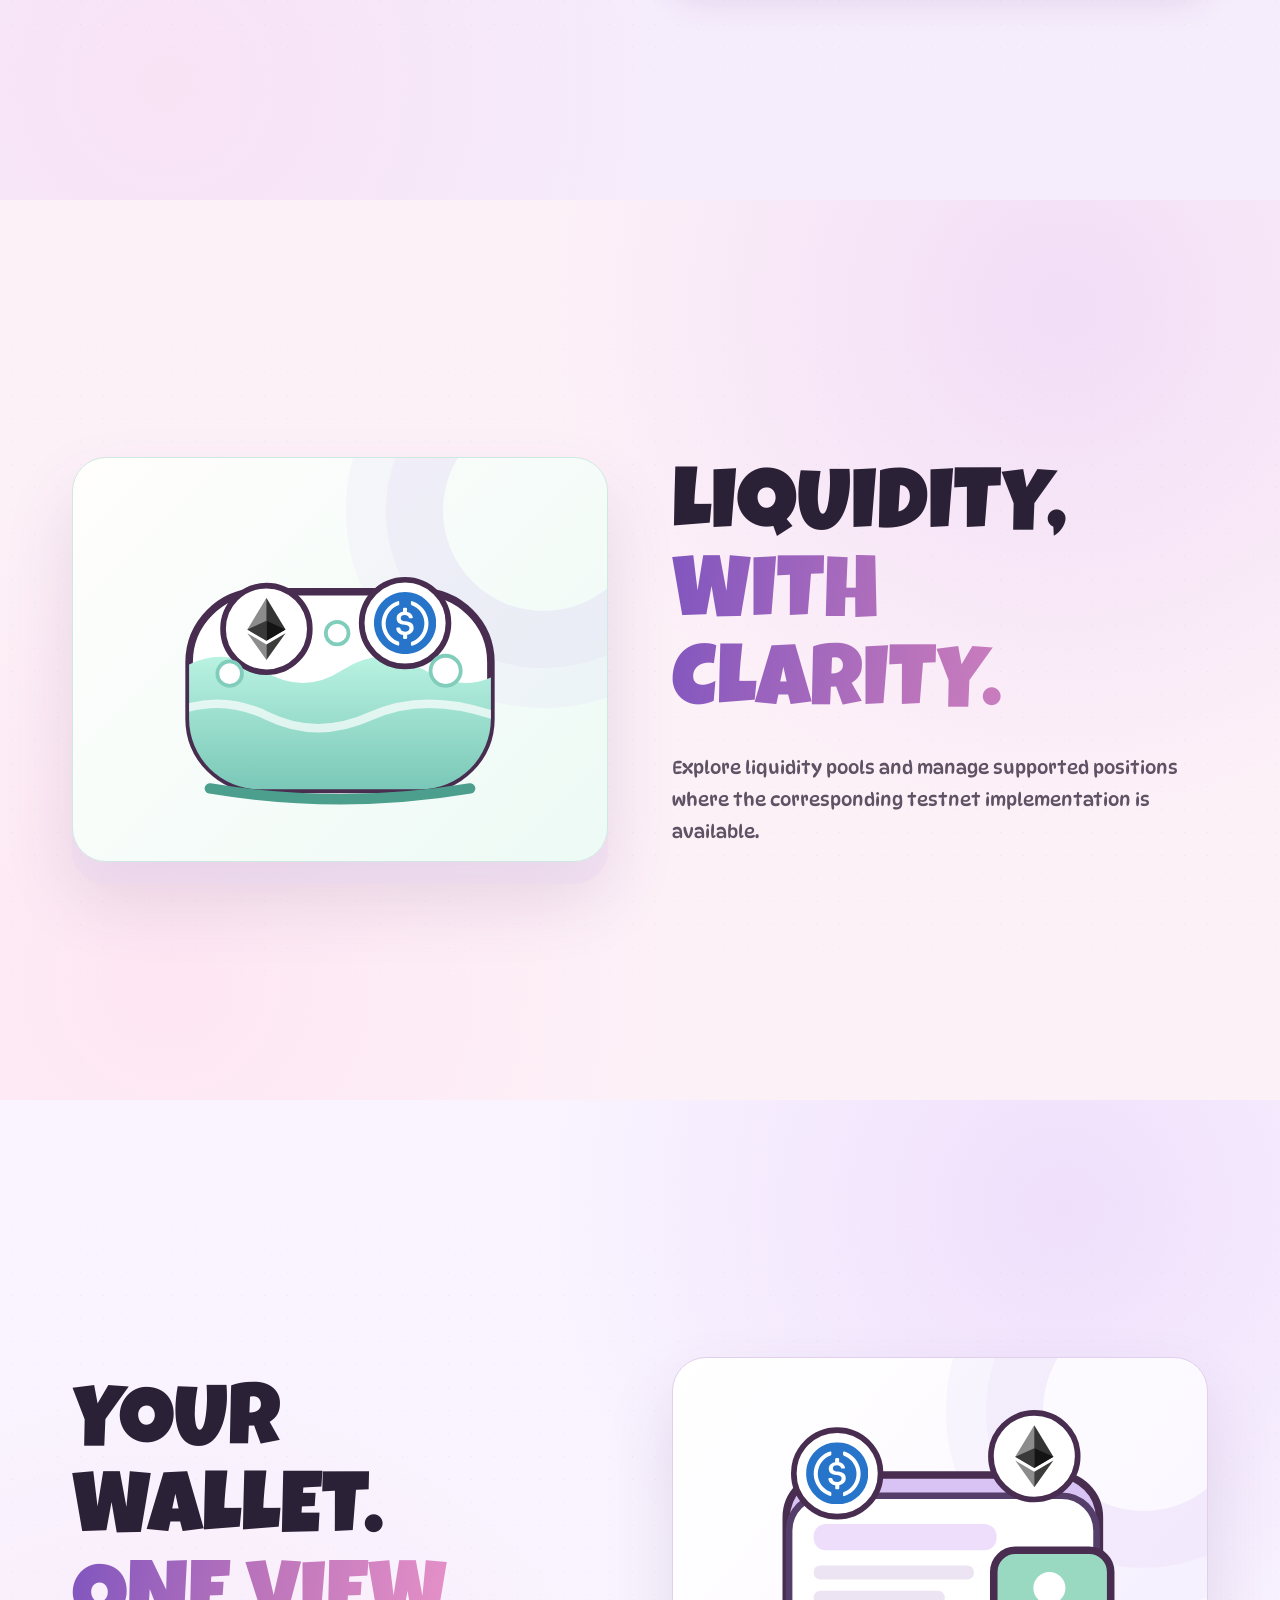
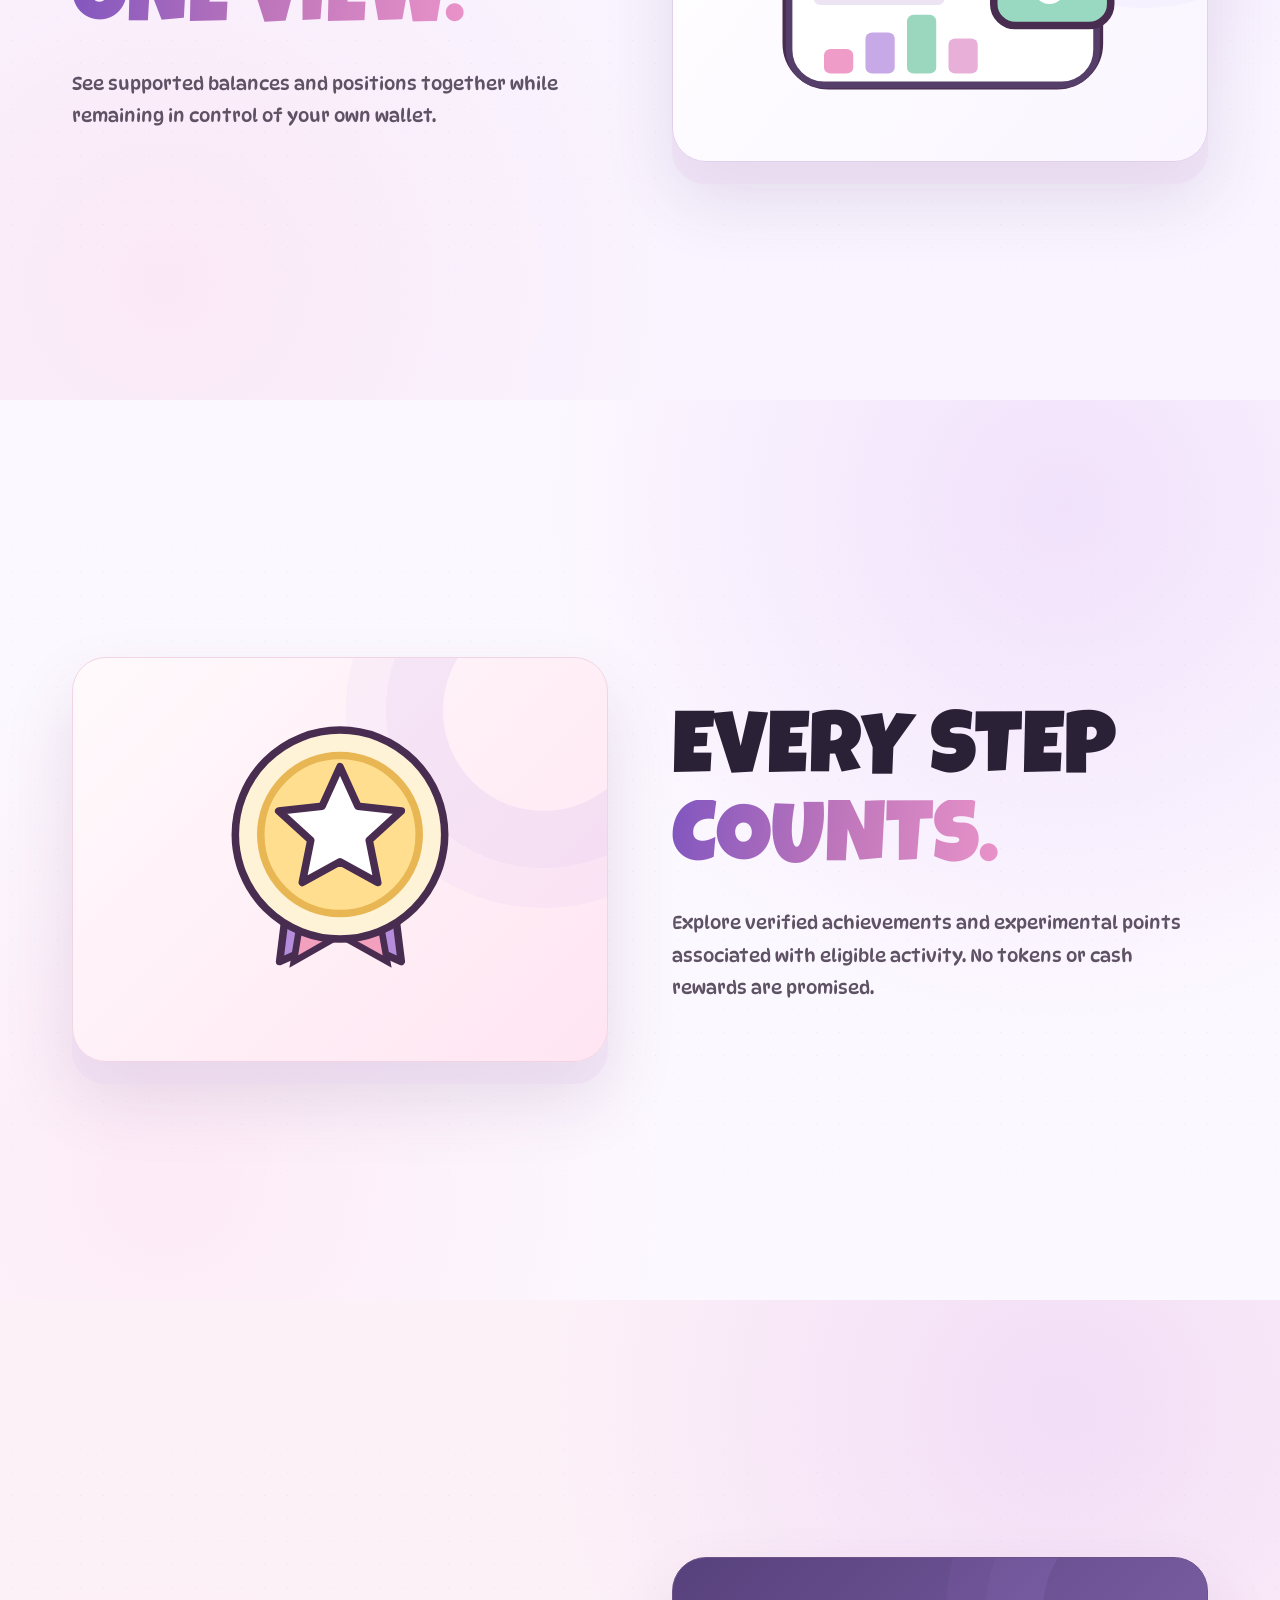
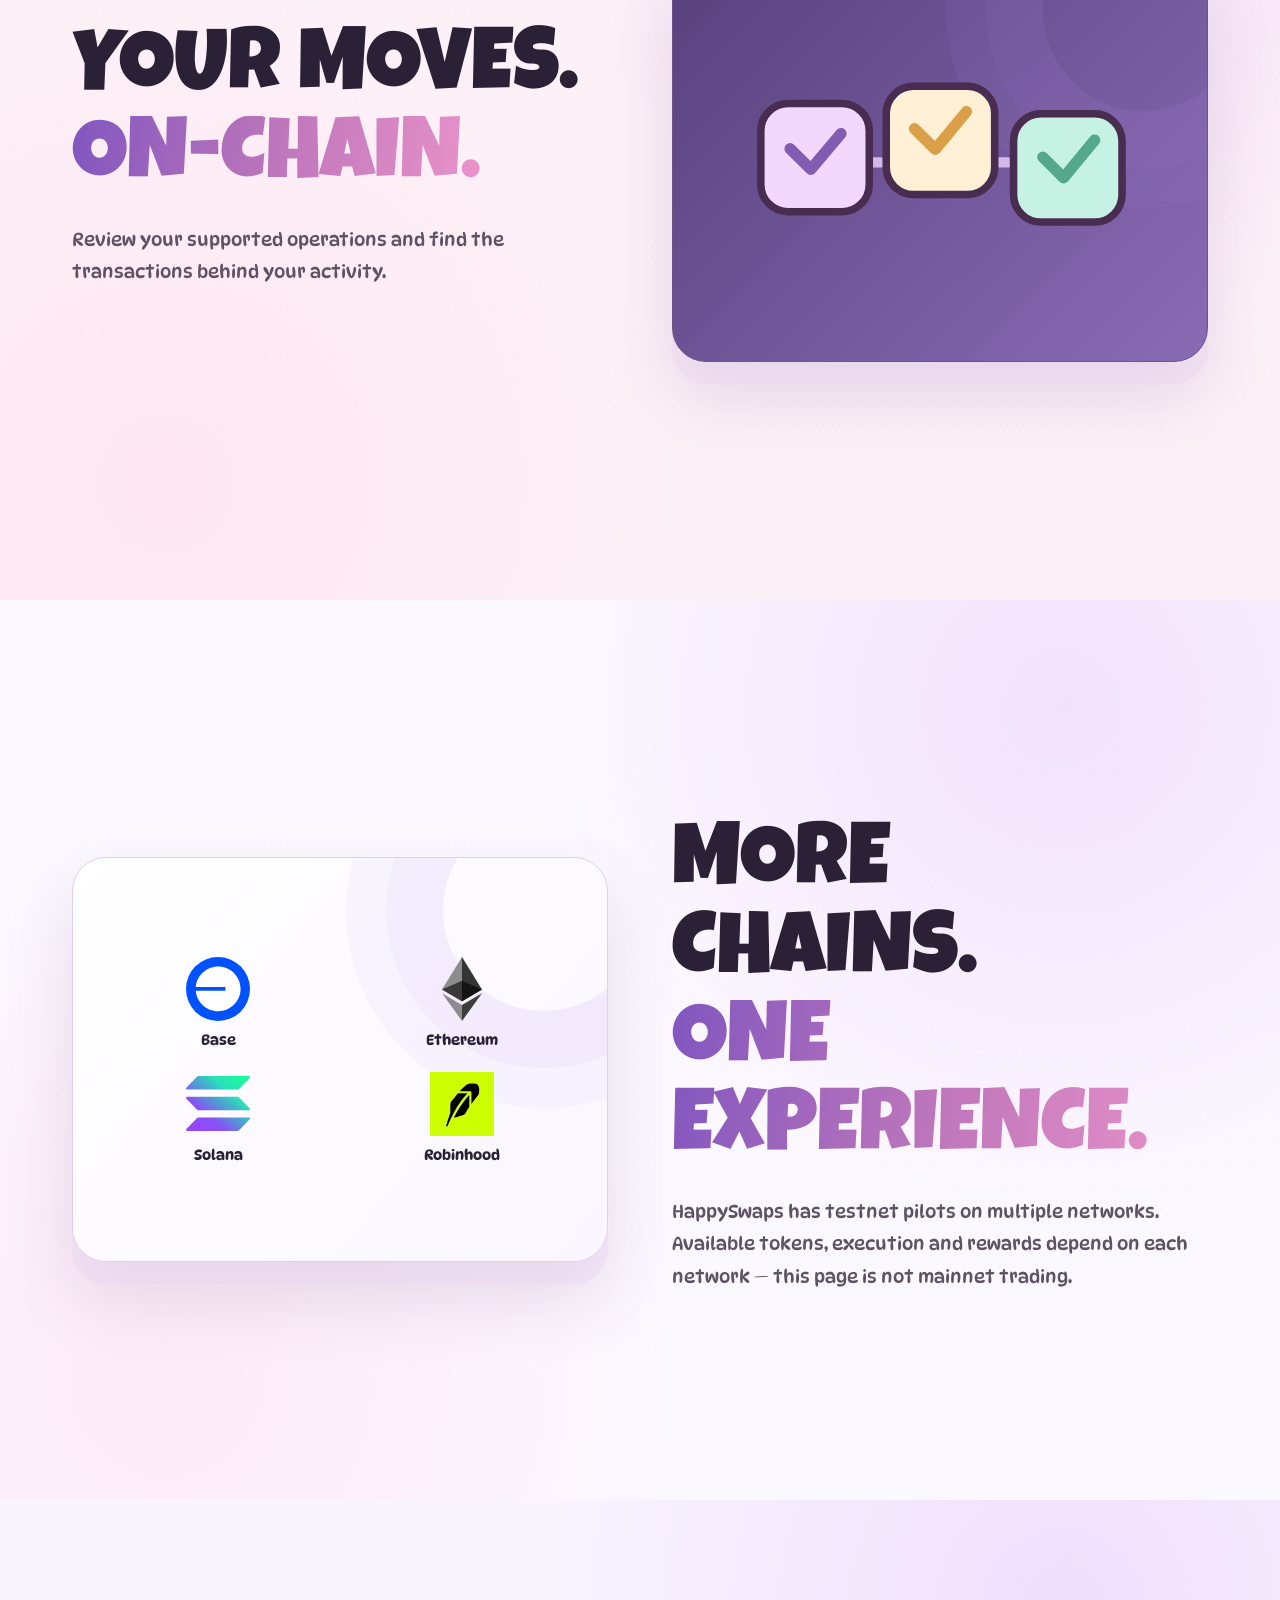
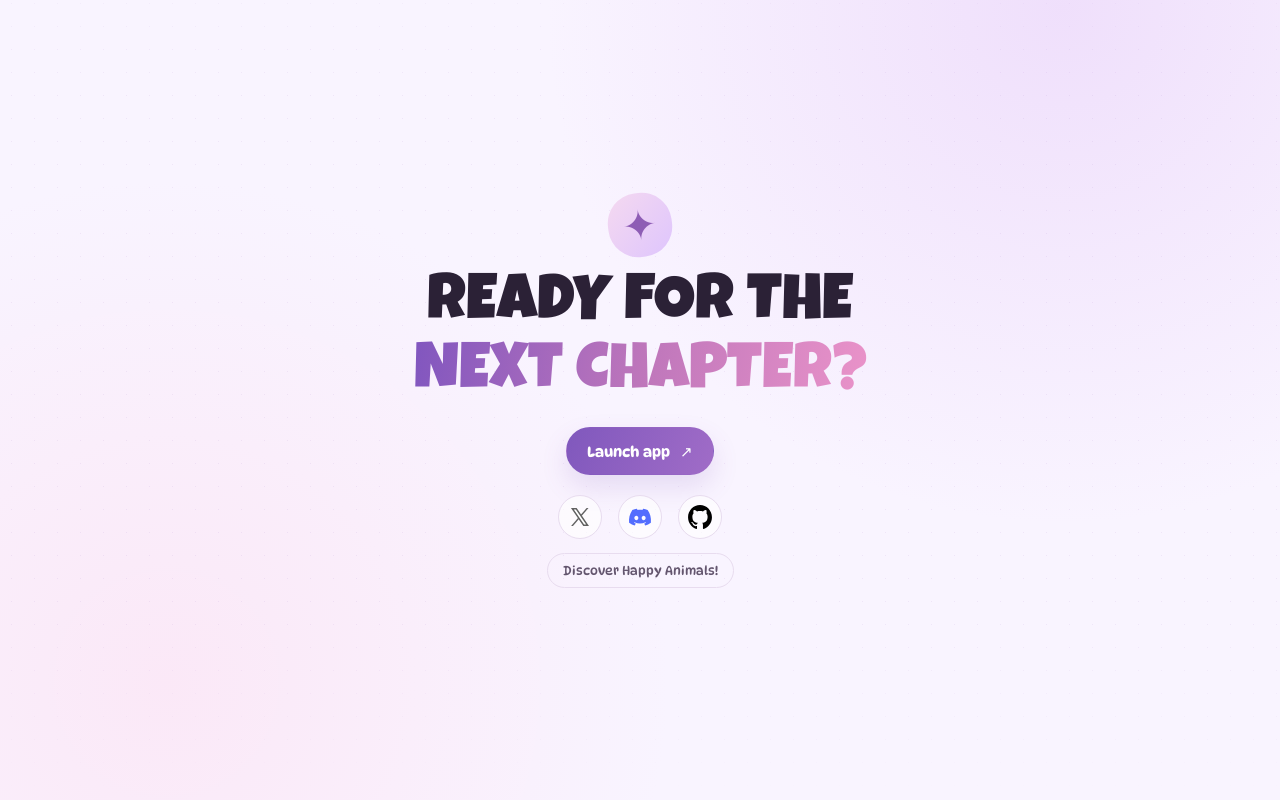
==== commit dadc501a: "Restore centered mobile brand and lower language selector" ====
--- a/happyswaps.html
+++ b/happyswaps.html
@@ -22,7 +22,7 @@
    <img class="brand-arrow bottom" src="./assets/happyswaps/logo_happyswaps_flecha_verde.png" alt="">
   </span><span class="wordmark"><strong>HAPPY<span class="wordmark-swaps">SWAPS</span></strong><small>by Happy Animals</small></span></a>
 
-<div class="header-end"><div class="language-selector"><span class="language-selector__current" aria-hidden="true">EN</span><select id="languageSelector" class="language-selector__select" aria-label="Select language"></select><span class="language-selector__arrow" aria-hidden="true">▾</span></div>
+<div class="header-end"><div class="language-selector"><select id="languageSelector" class="language-selector__select" aria-label="Select language"></select><span class="language-selector__arrow" aria-hidden="true">▾</span></div>
 </div></header></div>
 <main id="main">
 <section class="screen screen-intro" id="intro" data-screen="1" aria-labelledby="introTitle"><div class="frame stage">
--- a/css/happyswaps.css
+++ b/css/happyswaps.css
@@ -269,30 +269,29 @@
  .header .language-selector__arrow{right:9px}
 }
 
-
-/* Mobile header: one compact row, with a short language control. */
-.language-selector__current{display:none}
+/* Mobile composition: centered brand, language control below the hero. */
 @media(max-width:760px){
- .header{flex-direction:row;justify-content:space-between;width:100%;min-height:54px;gap:10px}
- .brand{justify-content:flex-start}
- .brand-mark{width:38px;height:38px;flex-basis:38px}
- .wordmark strong{font-size:1.22rem}
- .wordmark small{font-size:.5rem}
- .header-end{position:static;display:flex!important;flex:0 0 auto}
+ .header{flex-direction:column;justify-content:center;width:auto;min-height:0;gap:6px}
+ .brand{justify-content:center}
+ .header-end{
+  position:fixed;
+  left:50%;
+  bottom:max(18px,env(safe-area-inset-bottom));
+  transform:translateX(-50%);
+  display:flex!important;
+ }
  body.past-intro .header-end{display:none!important}
- .header .language-selector{width:72px;min-width:72px;max-width:72px;min-height:34px}
- .header .language-selector__select{position:absolute;inset:0;width:100%;height:100%;min-height:0;padding:0;opacity:0;cursor:pointer}
- .header .language-selector__current{display:block;width:100%;padding-right:20px;text-align:center;font-size:.72rem;font-weight:600;text-transform:uppercase}
- .header .language-selector__arrow{right:10px}
- .screen,#start{padding-top:90px}
+ .header .language-selector{width:128px;min-width:118px;max-width:132px;min-height:38px}
+ .header .language-selector__select{position:static;width:100%;height:auto;min-height:36px;padding:0 30px 0 14px;opacity:1;cursor:pointer}
+ .screen,#start{padding-top:96px}
 }
 @media(max-width:430px){
  .nav-shell{padding:8px 11px}
- .header{gap:7px}
- .brand{gap:7px}
- .brand-mark{width:34px;height:34px;flex-basis:34px}
- .wordmark strong{font-size:1.08rem}
- .wordmark small{font-size:.46rem}
- .header .language-selector{width:64px;min-width:64px;max-width:64px}
- .screen,#start{padding-top:84px}
-}
+ .header{gap:5px}
+ .brand{gap:8px}
+ .brand-mark{width:36px;height:36px;flex-basis:36px}
+ .wordmark strong{font-size:1.17rem}
+ .wordmark small{font-size:.52rem}
+ .header .language-selector{width:122px;min-width:116px;max-width:126px}
+ .screen,#start{padding-top:92px}
+}
